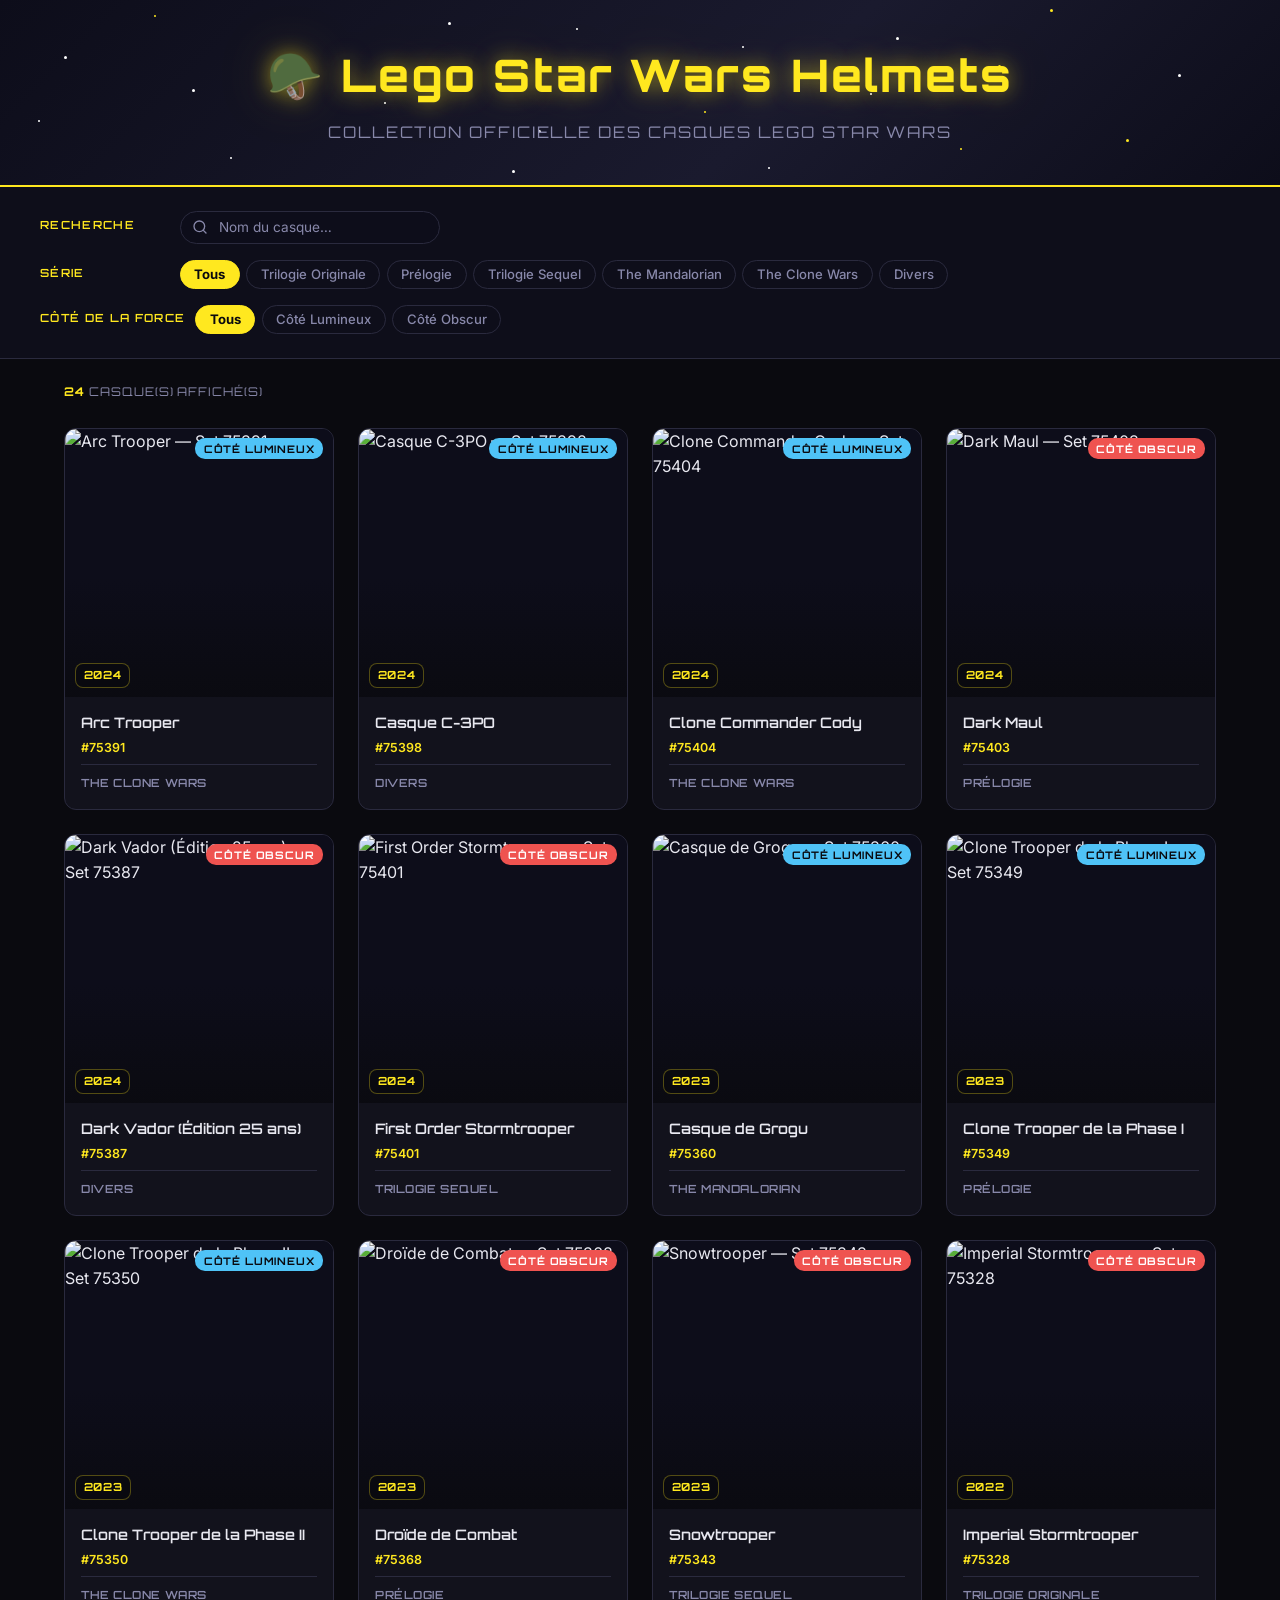
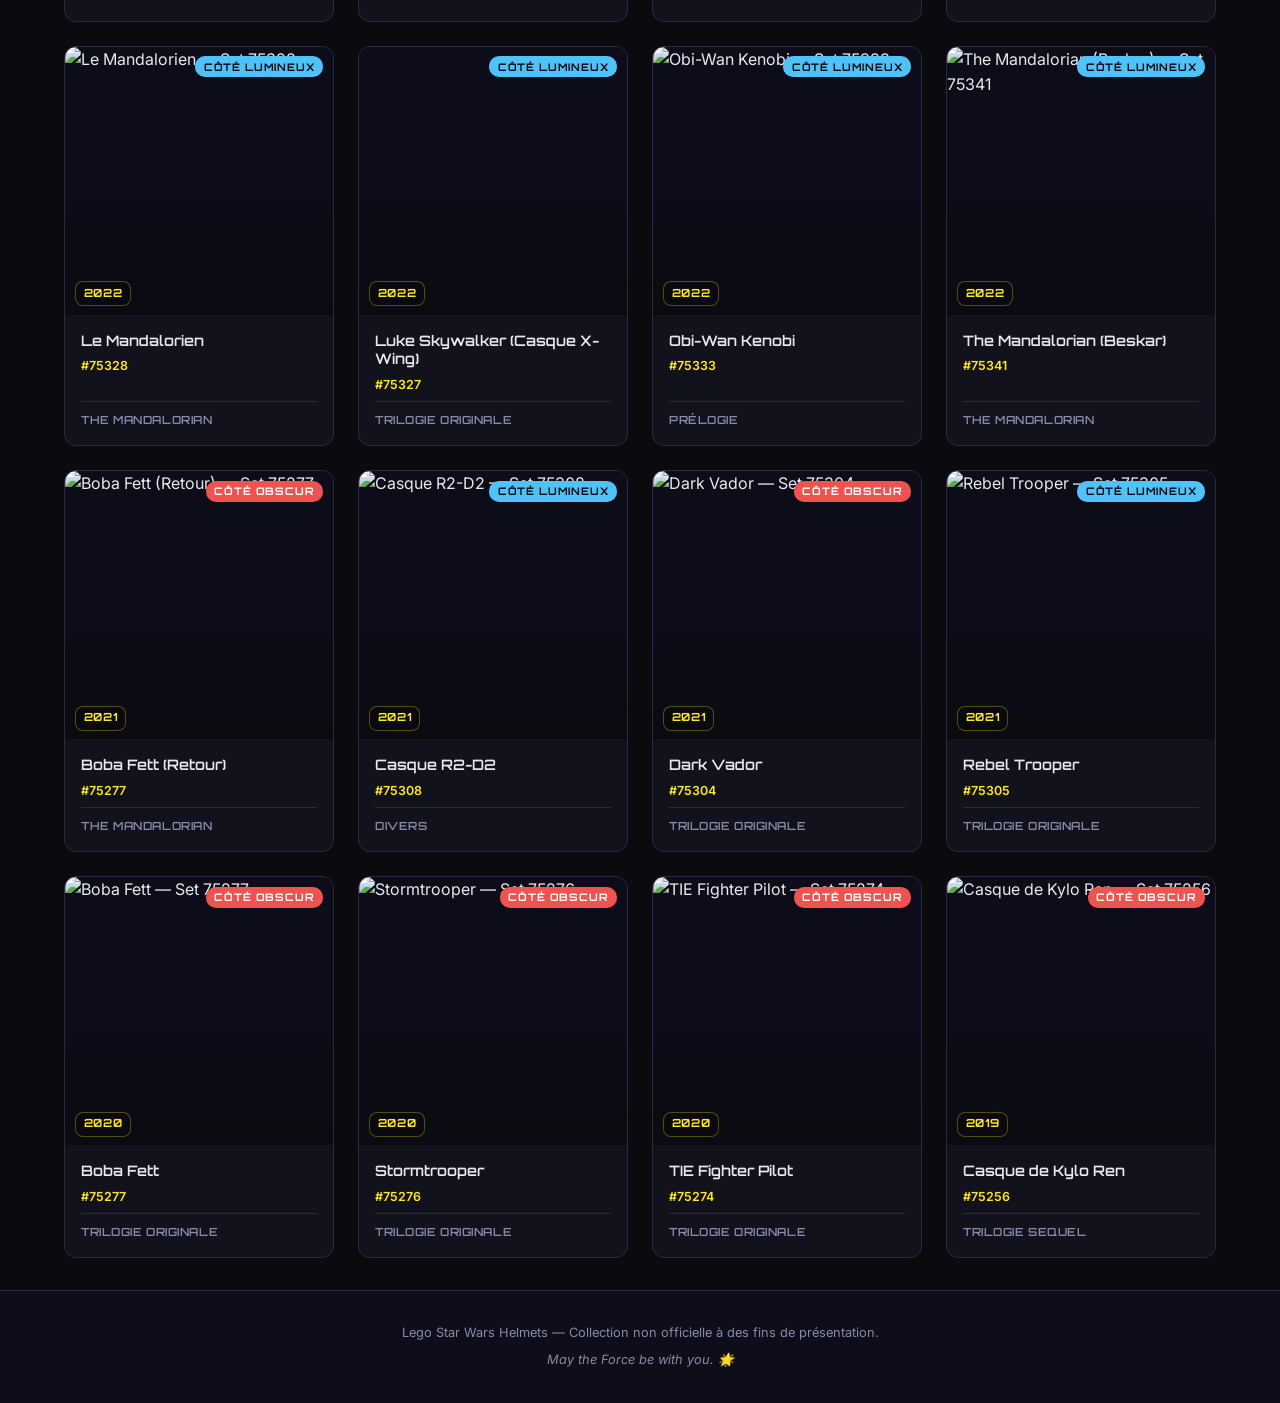
==== index.html @ ce3f92a4 "feat: site vitrine casques Star Wars Lego - HTML/CSS/JS vanilla, dark theme Star Wars - 24 casques o" ====
<!DOCTYPE html>
<html lang="fr">
<head>
  <meta charset="UTF-8" />
  <meta name="viewport" content="width=device-width, initial-scale=1.0" />
  <title>🪖 Lego Star Wars Helmets</title>

  <!-- Google Fonts : Orbitron pour les titres, Inter pour le corps -->
  <link rel="preconnect" href="https://fonts.googleapis.com" />
  <link rel="preconnect" href="https://fonts.gstatic.com" crossorigin />
  <link href="https://fonts.googleapis.com/css2?family=Orbitron:wght@400;600;800&family=Inter:wght@400;500;600&display=swap" rel="stylesheet" />

  <link rel="stylesheet" href="style.css" />
</head>
<body>

  <!-- ===== HEADER ===== -->
  <header class="site-header">
    <div class="stars-layer" aria-hidden="true">
      <span class="star"></span><span class="star"></span><span class="star"></span>
      <span class="star"></span><span class="star"></span><span class="star"></span>
      <span class="star"></span><span class="star"></span><span class="star"></span>
      <span class="star"></span><span class="star"></span><span class="star"></span>
      <span class="star"></span><span class="star"></span><span class="star"></span>
      <span class="star"></span><span class="star"></span><span class="star"></span>
      <span class="star"></span><span class="star"></span>
    </div>
    <div class="header-inner">
      <h1 class="site-title">🪖 Lego Star Wars Helmets</h1>
      <p class="site-subtitle">Collection officielle des casques Lego Star Wars</p>
    </div>
  </header>

  <!-- ===== FILTRES ===== -->
  <section class="filters-section" aria-label="Filtres">
    <div class="filters-inner">

      <!-- Recherche par nom -->
      <div class="filter-group" id="filter-search">
        <span class="filter-label">Recherche</span>
        <div class="search-wrap">
          <svg class="search-icon" xmlns="http://www.w3.org/2000/svg" viewBox="0 0 24 24" fill="none" stroke="currentColor" stroke-width="2" stroke-linecap="round" stroke-linejoin="round" aria-hidden="true">
            <circle cx="11" cy="11" r="8"/><line x1="21" y1="21" x2="16.65" y2="16.65"/>
          </svg>
          <input
            type="search"
            id="search-input"
            class="search-input"
            placeholder="Nom du casque…"
            aria-label="Rechercher un casque par nom"
            autocomplete="off"
          />
        </div>
      </div>

      <!-- Filtre : Série -->
      <div class="filter-group" id="filter-series">
        <span class="filter-label">Série</span>
        <div class="filter-buttons" role="group" aria-label="Filtrer par série">
          <button class="filter-btn active" data-filter="series" data-value="all">Tous</button>
          <button class="filter-btn" data-filter="series" data-value="Trilogie Originale">Trilogie Originale</button>
          <button class="filter-btn" data-filter="series" data-value="Prélogie">Prélogie</button>
          <button class="filter-btn" data-filter="series" data-value="Trilogie Sequel">Trilogie Sequel</button>
          <button class="filter-btn" data-filter="series" data-value="The Mandalorian">The Mandalorian</button>
          <button class="filter-btn" data-filter="series" data-value="The Clone Wars">The Clone Wars</button>
          <button class="filter-btn" data-filter="series" data-value="Divers">Divers</button>
        </div>
      </div>

      <!-- Filtre : Côté de la Force -->
      <div class="filter-group" id="filter-side">
        <span class="filter-label">Côté de la Force</span>
        <div class="filter-buttons" role="group" aria-label="Filtrer par côté de la Force">
          <button class="filter-btn active" data-filter="side" data-value="all">Tous</button>
          <button class="filter-btn side-light" data-filter="side" data-value="light">Côté Lumineux</button>
          <button class="filter-btn side-dark" data-filter="side" data-value="dark">Côté Obscur</button>
        </div>
      </div>

    </div>
  </section>

  <!-- ===== COMPTEUR ===== -->
  <div class="count-bar">
    <span class="count-label">
      <span id="helmet-count">0</span> casque(s) affiché(s)
    </span>
  </div>

  <!-- ===== SPINNER DE CHARGEMENT ===== -->
  <div id="loading-spinner" class="loading-spinner hidden" aria-label="Chargement en cours">
    <div class="spinner-ring"></div>
    <p class="spinner-text">Chargement de la collection…</p>
  </div>

  <!-- ===== GRILLE DE CASQUES ===== -->
  <main class="helmets-grid" id="helmets-grid" aria-live="polite">
    <!-- Les cartes sont injectées par app.js -->
  </main>

  <!-- ===== MESSAGE VIDE ===== -->
  <div class="empty-state hidden" id="empty-state">
    <span class="empty-icon">🔭</span>
    <p>Aucun casque ne correspond à ces filtres.</p>
  </div>

  <!-- ===== FOOTER ===== -->
  <footer class="site-footer">
    <p>Lego Star Wars Helmets &mdash; Collection non officielle à des fins de présentation.</p>
    <p class="footer-sub">May the Force be with you. 🌟</p>
  </footer>

  <script src="app.js"></script>
</body>
</html>
---- style.css ----
/* ============================================================
   Lego Star Wars Helmets — style.css
   Dark theme · Responsive · Orbitron font
   ============================================================ */

/* ---- Variables & Reset ---- */
:root {
  --bg:          #0a0a0f;
  --bg-card:     #12121c;
  --bg-card-hover: #1a1a2e;
  --accent:      #ffe81f;
  --accent-dim:  #cbb800;
  --text:        #e8e8f0;
  --text-muted:  #8888aa;
  --border:      #2a2a3e;
  --badge-light: #4fc3f7;
  --badge-dark:  #ef5350;
  --radius:      12px;
  --transition:  0.2s ease;
  --font-title:  'Orbitron', sans-serif;
  --font-body:   'Inter', sans-serif;
}

*, *::before, *::after {
  box-sizing: border-box;
  margin: 0;
  padding: 0;
}

html {
  scroll-behavior: smooth;
}

body {
  background-color: var(--bg);
  color: var(--text);
  font-family: var(--font-body);
  min-height: 100vh;
  line-height: 1.6;
}

img {
  display: block;
  max-width: 100%;
}

/* ============================================================
   Animations keyframes
   ============================================================ */

@keyframes twinkle {
  0%, 100% { opacity: 0.15; transform: scale(1); }
  50%       { opacity: 1;    transform: scale(1.6); }
}

@keyframes fadeInUp {
  from {
    opacity: 0;
    transform: translateY(28px);
  }
  to {
    opacity: 1;
    transform: translateY(0);
  }
}

@keyframes spin {
  to { transform: rotate(360deg); }
}

@keyframes pulse-glow {
  0%, 100% { box-shadow: 0 0 8px rgba(255, 232, 31, 0.3); }
  50%       { box-shadow: 0 0 22px rgba(255, 232, 31, 0.75); }
}

/* ============================================================
   Header
   ============================================================ */

.site-header {
  background: linear-gradient(135deg, #0d0d1a 0%, #1a1a2e 60%, #0d0d1a 100%);
  border-bottom: 2px solid var(--accent);
  padding: 2.5rem 1.5rem;
  text-align: center;
  position: relative;
  overflow: hidden;
}

/* Étoiles animées */
.stars-layer {
  position: absolute;
  inset: 0;
  pointer-events: none;
}

.star {
  position: absolute;
  width: 3px;
  height: 3px;
  border-radius: 50%;
  background: #fff;
  animation: twinkle 3s infinite ease-in-out;
}

/* Positions & délais distribués pour l'effet naturel */
.star:nth-child(1)  { top:  8%; left: 12%; animation-delay: 0.0s; width: 2px; height: 2px; background: var(--accent); }
.star:nth-child(2)  { top: 20%; left: 70%; animation-delay: 0.5s; }
.star:nth-child(3)  { top: 55%; left: 30%; animation-delay: 1.1s; width: 2px; height: 2px; }
.star:nth-child(4)  { top: 75%; left: 88%; animation-delay: 0.3s; background: var(--accent); }
.star:nth-child(5)  { top: 15%; left: 45%; animation-delay: 1.8s; width: 2px; height: 2px; }
.star:nth-child(6)  { top: 40%; left: 92%; animation-delay: 0.7s; }
.star:nth-child(7)  { top: 85%; left: 18%; animation-delay: 2.1s; width: 2px; height: 2px; }
.star:nth-child(8)  { top: 60%; left: 55%; animation-delay: 1.4s; background: var(--accent); width: 2px; height: 2px; }
.star:nth-child(9)  { top: 30%; left:  5%; animation-delay: 0.9s; }
.star:nth-child(10) { top: 90%; left: 60%; animation-delay: 2.5s; width: 2px; height: 2px; }
.star:nth-child(11) { top:  5%; left: 82%; animation-delay: 1.6s; background: var(--accent); }
.star:nth-child(12) { top: 70%; left: 42%; animation-delay: 0.2s; }
.star:nth-child(13) { top: 25%; left: 58%; animation-delay: 3.0s; width: 2px; height: 2px; }
.star:nth-child(14) { top: 48%; left: 15%; animation-delay: 1.3s; }
.star:nth-child(15) { top: 80%; left: 75%; animation-delay: 0.6s; background: var(--accent); width: 2px; height: 2px; }
.star:nth-child(16) { top: 12%; left: 35%; animation-delay: 2.2s; }
.star:nth-child(17) { top: 65%; left:  3%; animation-delay: 0.4s; width: 2px; height: 2px; }
.star:nth-child(18) { top: 35%; left: 78%; animation-delay: 1.9s; background: var(--accent); }
.star:nth-child(19) { top: 92%; left: 40%; animation-delay: 1.0s; }
.star:nth-child(20) { top: 50%; left: 68%; animation-delay: 2.7s; width: 2px; height: 2px; }

.header-inner {
  position: relative;
  z-index: 1;
}

.site-title {
  font-family: var(--font-title);
  font-size: clamp(1.6rem, 5vw, 2.8rem);
  font-weight: 800;
  color: var(--accent);
  letter-spacing: 0.05em;
  text-shadow: 0 0 20px rgba(255, 232, 31, 0.5), 0 0 60px rgba(255, 232, 31, 0.2);
  margin-bottom: 0.5rem;
}

.site-subtitle {
  font-family: var(--font-title);
  font-size: clamp(0.75rem, 2vw, 1rem);
  font-weight: 400;
  color: var(--text-muted);
  letter-spacing: 0.12em;
  text-transform: uppercase;
}

/* ============================================================
   Filters
   ============================================================ */

.filters-section {
  background-color: #0e0e1a;
  border-bottom: 1px solid var(--border);
  padding: 1.5rem 1.5rem;
}

.filters-inner {
  max-width: 1200px;
  margin: 0 auto;
  display: flex;
  flex-direction: column;
  gap: 1rem;
}

.filter-group {
  display: flex;
  align-items: flex-start;
  flex-wrap: wrap;
  gap: 0.6rem;
}

.filter-label {
  font-family: var(--font-title);
  font-size: 0.7rem;
  font-weight: 600;
  color: var(--accent);
  text-transform: uppercase;
  letter-spacing: 0.12em;
  min-width: 130px;
  padding-top: 0.35rem;
  flex-shrink: 0;
}

.filter-buttons {
  display: flex;
  flex-wrap: wrap;
  gap: 0.4rem;
}

.filter-btn {
  background: transparent;
  border: 1px solid var(--border);
  color: var(--text-muted);
  font-family: var(--font-body);
  font-size: 0.82rem;
  font-weight: 500;
  padding: 0.35rem 0.85rem;
  border-radius: 20px;
  cursor: pointer;
  transition: background var(--transition), border-color var(--transition), color var(--transition), transform var(--transition);
}

.filter-btn:hover {
  border-color: var(--accent);
  color: var(--accent);
  transform: translateY(-1px);
}

.filter-btn.active {
  background-color: var(--accent);
  border-color: var(--accent);
  color: #0a0a0f;
  font-weight: 700;
}

.filter-btn.side-light:not(.active):hover {
  border-color: var(--badge-light);
  color: var(--badge-light);
}

.filter-btn.side-dark:not(.active):hover {
  border-color: var(--badge-dark);
  color: var(--badge-dark);
}

.filter-btn.side-light.active {
  background-color: var(--badge-light);
  border-color: var(--badge-light);
  color: #0a0a0f;
}

.filter-btn.side-dark.active {
  background-color: var(--badge-dark);
  border-color: var(--badge-dark);
  color: #fff;
}

/* ---- Search bar ---- */
.search-wrap {
  position: relative;
  display: flex;
  align-items: center;
}

.search-icon {
  position: absolute;
  left: 0.75rem;
  width: 1rem;
  height: 1rem;
  color: var(--text-muted);
  pointer-events: none;
  transition: color var(--transition);
}

.search-input {
  background: #0d0d1a;
  border: 1px solid var(--border);
  border-radius: 24px;
  color: var(--text);
  font-family: var(--font-body);
  font-size: 0.85rem;
  padding: 0.45rem 1rem 0.45rem 2.4rem;
  width: 260px;
  transition: border-color var(--transition), box-shadow var(--transition);
  outline: none;
  -webkit-appearance: none;
  appearance: none;
}

.search-input::placeholder {
  color: var(--text-muted);
}

.search-input:focus {
  border-color: var(--accent);
  box-shadow: 0 0 0 3px rgba(255, 232, 31, 0.12);
}

.search-input:focus + .search-icon,
.search-wrap:focus-within .search-icon {
  color: var(--accent);
}

/* Clear button from browser (search type) */
.search-input::-webkit-search-cancel-button {
  filter: invert(80%) sepia(100%) saturate(500%) hue-rotate(0deg);
  cursor: pointer;
}

/* ============================================================
   Count bar
   ============================================================ */

.count-bar {
  max-width: 1200px;
  margin: 1.2rem auto 0;
  padding: 0 1.5rem;
}

.count-label {
  font-family: var(--font-title);
  font-size: 0.75rem;
  color: var(--text-muted);
  letter-spacing: 0.08em;
  text-transform: uppercase;
}

#helmet-count {
  color: var(--accent);
  font-weight: 700;
}

/* ============================================================
   Loading Spinner
   ============================================================ */

.loading-spinner {
  display: flex;
  flex-direction: column;
  align-items: center;
  justify-content: center;
  gap: 1.2rem;
  padding: 4rem 1.5rem;
}

.spinner-ring {
  width: 52px;
  height: 52px;
  border: 4px solid var(--border);
  border-top-color: var(--accent);
  border-radius: 50%;
  animation: spin 0.85s linear infinite, pulse-glow 2s ease-in-out infinite;
}

.spinner-text {
  font-family: var(--font-title);
  font-size: 0.75rem;
  letter-spacing: 0.1em;
  text-transform: uppercase;
  color: var(--text-muted);
}

/* ============================================================
   Helmets Grid
   ============================================================ */

.helmets-grid {
  display: grid;
  grid-template-columns: repeat(auto-fill, minmax(250px, 1fr));
  gap: 1.5rem;
  max-width: 1200px;
  margin: 1.5rem auto 2rem;
  padding: 0 1.5rem;
}

/* ============================================================
   Helmet Card
   ============================================================ */

.helmet-card {
  background-color: var(--bg-card);
  border: 1px solid var(--border);
  border-radius: var(--radius);
  overflow: hidden;
  display: flex;
  flex-direction: column;
  cursor: default;

  /* Entrée staggered */
  opacity: 0;
  animation: fadeInUp 0.45s ease forwards;
  animation-delay: var(--delay, 0s);

  transition:
    transform 0.25s ease,
    border-color 0.25s ease,
    box-shadow 0.25s ease;
}

.helmet-card:hover {
  transform: translateY(-7px);
  border-color: var(--accent);
  box-shadow:
    0 10px 36px rgba(255, 232, 31, 0.18),
    0 2px 10px rgba(0, 0, 0, 0.6);
}

/* ---- Image wrapper ---- */
.helmet-card__image-wrap {
  position: relative;
  background-color: #0d0d1a;
  overflow: hidden;
  aspect-ratio: 1 / 1;
}

.helmet-card__image {
  width: 100%;
  height: 100%;
  object-fit: cover;
  transition: transform 0.4s ease;
}

.helmet-card:hover .helmet-card__image {
  transform: scale(1.08);
}

/* Overlay gradient bas de l'image */
.helmet-card__image-wrap::after {
  content: '';
  position: absolute;
  bottom: 0;
  left: 0;
  right: 0;
  height: 45%;
  background: linear-gradient(to top, rgba(10, 10, 15, 0.85) 0%, transparent 100%);
  pointer-events: none;
  z-index: 1;
}

/* ---- Badge côté de la Force (sur l'image) ---- */
.badge-side {
  position: absolute;
  top: 0.6rem;
  right: 0.6rem;
  font-size: 0.65rem;
  font-weight: 700;
  font-family: var(--font-title);
  letter-spacing: 0.08em;
  text-transform: uppercase;
  padding: 0.2rem 0.55rem;
  border-radius: 10px;
  line-height: 1.4;
  z-index: 2;
}

.badge-side--light {
  background-color: var(--badge-light);
  color: #0a0a0f;
}

.badge-side--dark {
  background-color: var(--badge-dark);
  color: #fff;
}

/* ---- Badge année (sur l'image, bas-gauche) ---- */
.badge-year {
  position: absolute;
  bottom: 0.55rem;
  left: 0.6rem;
  font-family: var(--font-title);
  font-size: 0.7rem;
  font-weight: 700;
  letter-spacing: 0.06em;
  color: var(--accent);
  background: rgba(10, 10, 15, 0.78);
  border: 1px solid rgba(255, 232, 31, 0.3);
  border-radius: 8px;
  padding: 0.15rem 0.5rem;
  z-index: 2;
}

/* ---- Card body ---- */
.helmet-card__body {
  padding: 1rem;
  display: flex;
  flex-direction: column;
  gap: 0.4rem;
  flex: 1;
}

.helmet-card__name {
  font-family: var(--font-title);
  font-size: 0.9rem;
  font-weight: 600;
  color: var(--text);
  line-height: 1.3;
}

.helmet-card__meta {
  font-size: 0.78rem;
  color: var(--text-muted);
  display: flex;
  gap: 0.6rem;
  flex-wrap: wrap;
}

.helmet-card__set {
  font-weight: 600;
  color: var(--accent);
}

/* Badge série */
.badge-series {
  margin-top: auto;
  padding-top: 0.6rem;
  font-size: 0.7rem;
  font-weight: 600;
  color: var(--text-muted);
  border-top: 1px solid var(--border);
  font-family: var(--font-title);
  letter-spacing: 0.05em;
  text-transform: uppercase;
  white-space: nowrap;
  overflow: hidden;
  text-overflow: ellipsis;
}

/* ============================================================
   Empty State
   ============================================================ */

.empty-state {
  text-align: center;
  padding: 4rem 1.5rem;
  color: var(--text-muted);
  max-width: 1200px;
  margin: 0 auto;
}

.empty-state .empty-icon {
  font-size: 3rem;
  display: block;
  margin-bottom: 1rem;
}

.empty-state p {
  font-family: var(--font-title);
  font-size: 1rem;
  letter-spacing: 0.05em;
}

.hidden {
  display: none !important;
}

/* ============================================================
   Footer
   ============================================================ */

.site-footer {
  background-color: #0e0e1a;
  border-top: 1px solid var(--border);
  text-align: center;
  padding: 2rem 1.5rem;
  color: var(--text-muted);
  font-size: 0.8rem;
}

.footer-sub {
  margin-top: 0.4rem;
  font-style: italic;
}

/* ============================================================
   Responsive — Mobile
   ============================================================ */

@media (max-width: 768px) {
  .site-header {
    padding: 2rem 1rem;
  }

  .filter-group {
    flex-direction: column;
    gap: 0.5rem;
  }

  .filter-label {
    min-width: unset;
    padding-top: 0;
  }

  .search-input {
    width: 100%;
  }

  .helmets-grid {
    grid-template-columns: repeat(auto-fill, minmax(160px, 1fr));
    gap: 1rem;
    padding: 0 1rem;
    margin-top: 1rem;
  }

  .helmet-card__name {
    font-size: 0.8rem;
  }

  .count-bar {
    padding: 0 1rem;
  }
}

@media (max-width: 480px) {
  .helmets-grid {
    grid-template-columns: repeat(2, 1fr);
    gap: 0.75rem;
    padding: 0 0.75rem;
  }

  .filter-btn {
    font-size: 0.75rem;
    padding: 0.3rem 0.65rem;
  }

  .filters-section {
    padding: 1rem 0.75rem;
  }
}
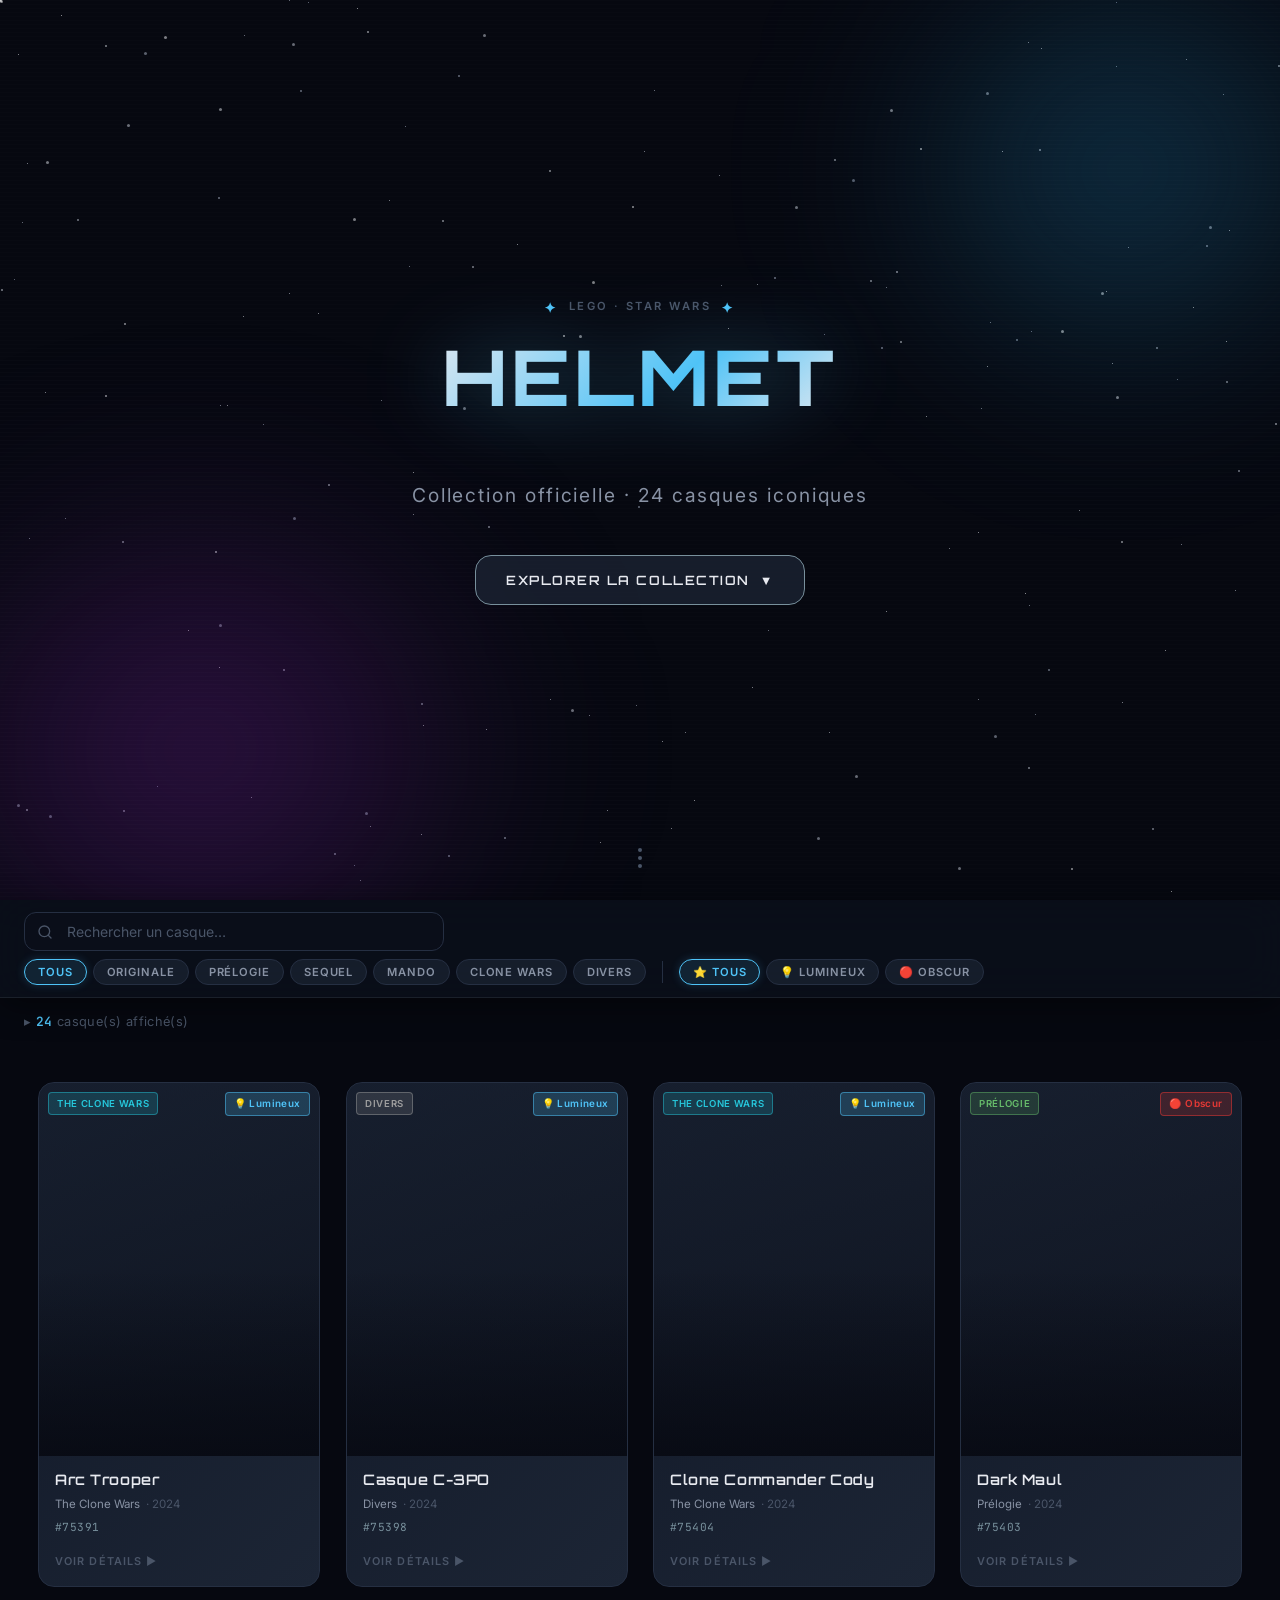
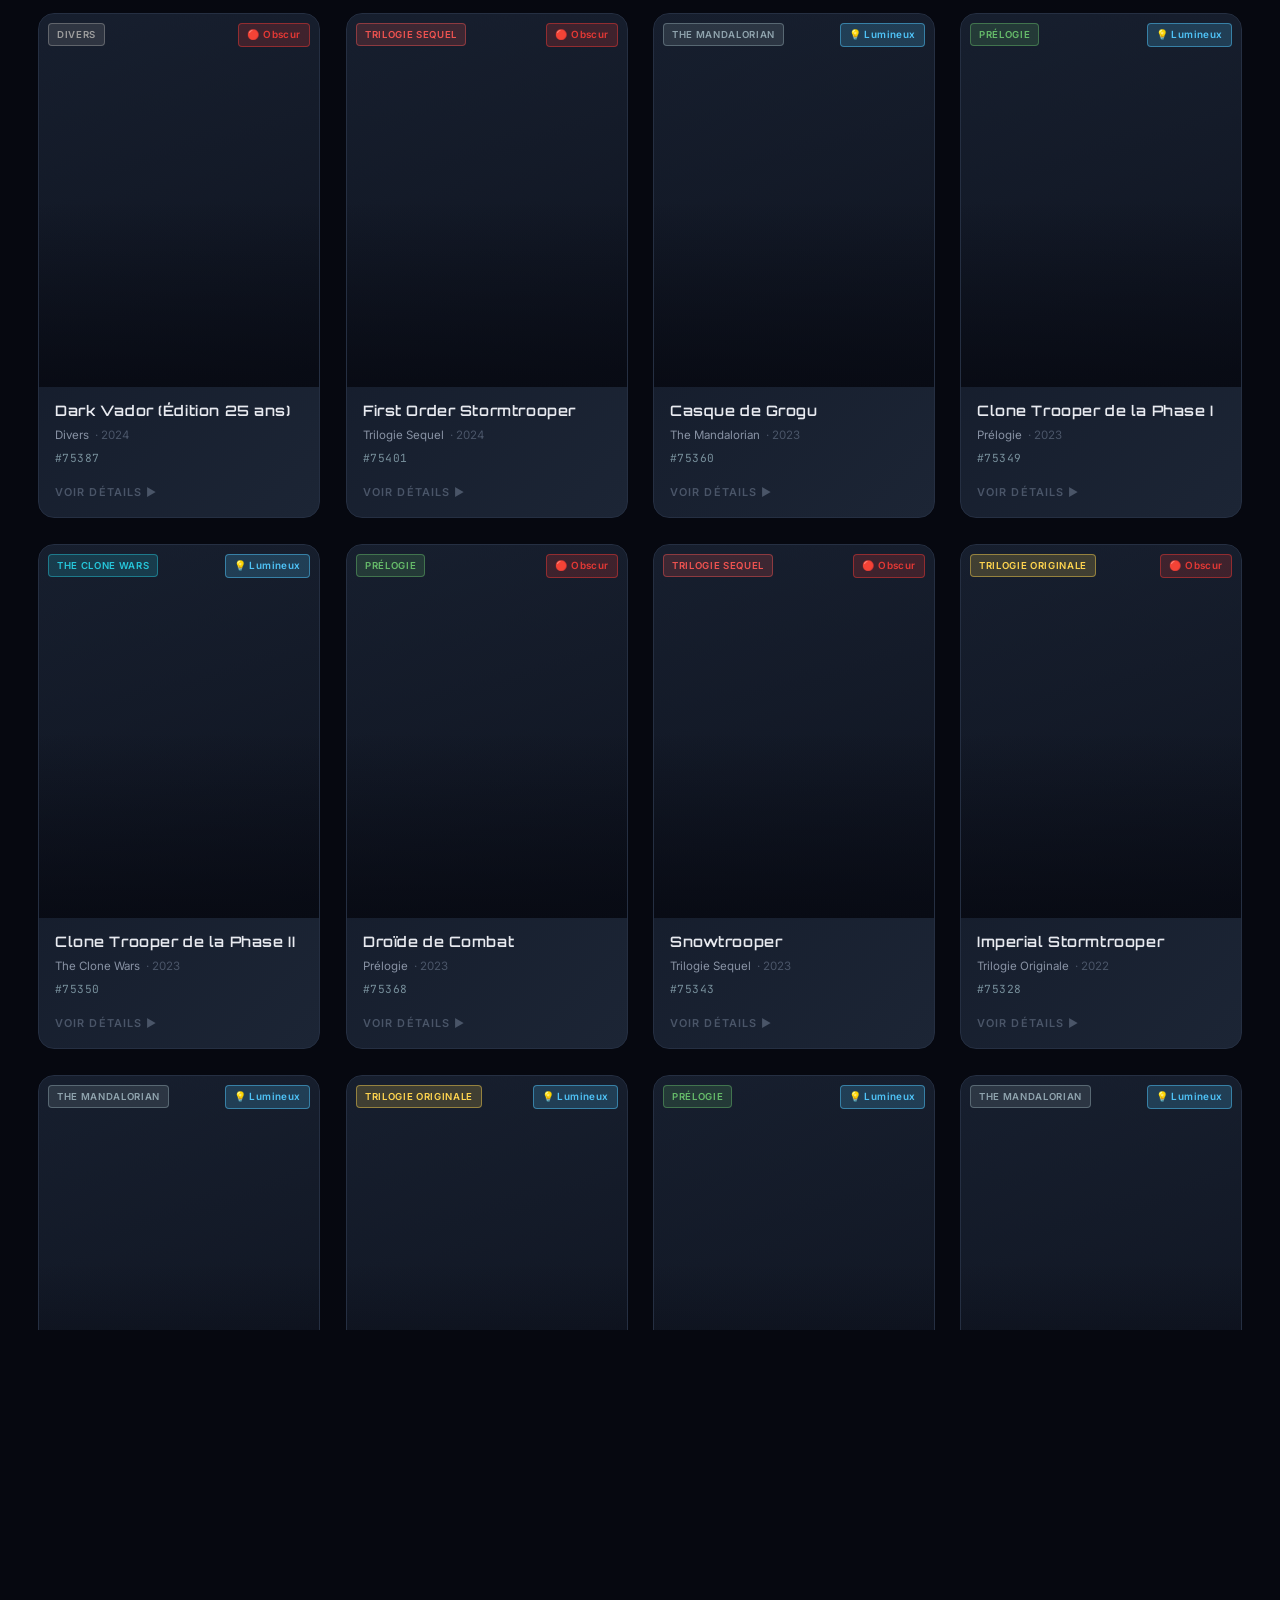
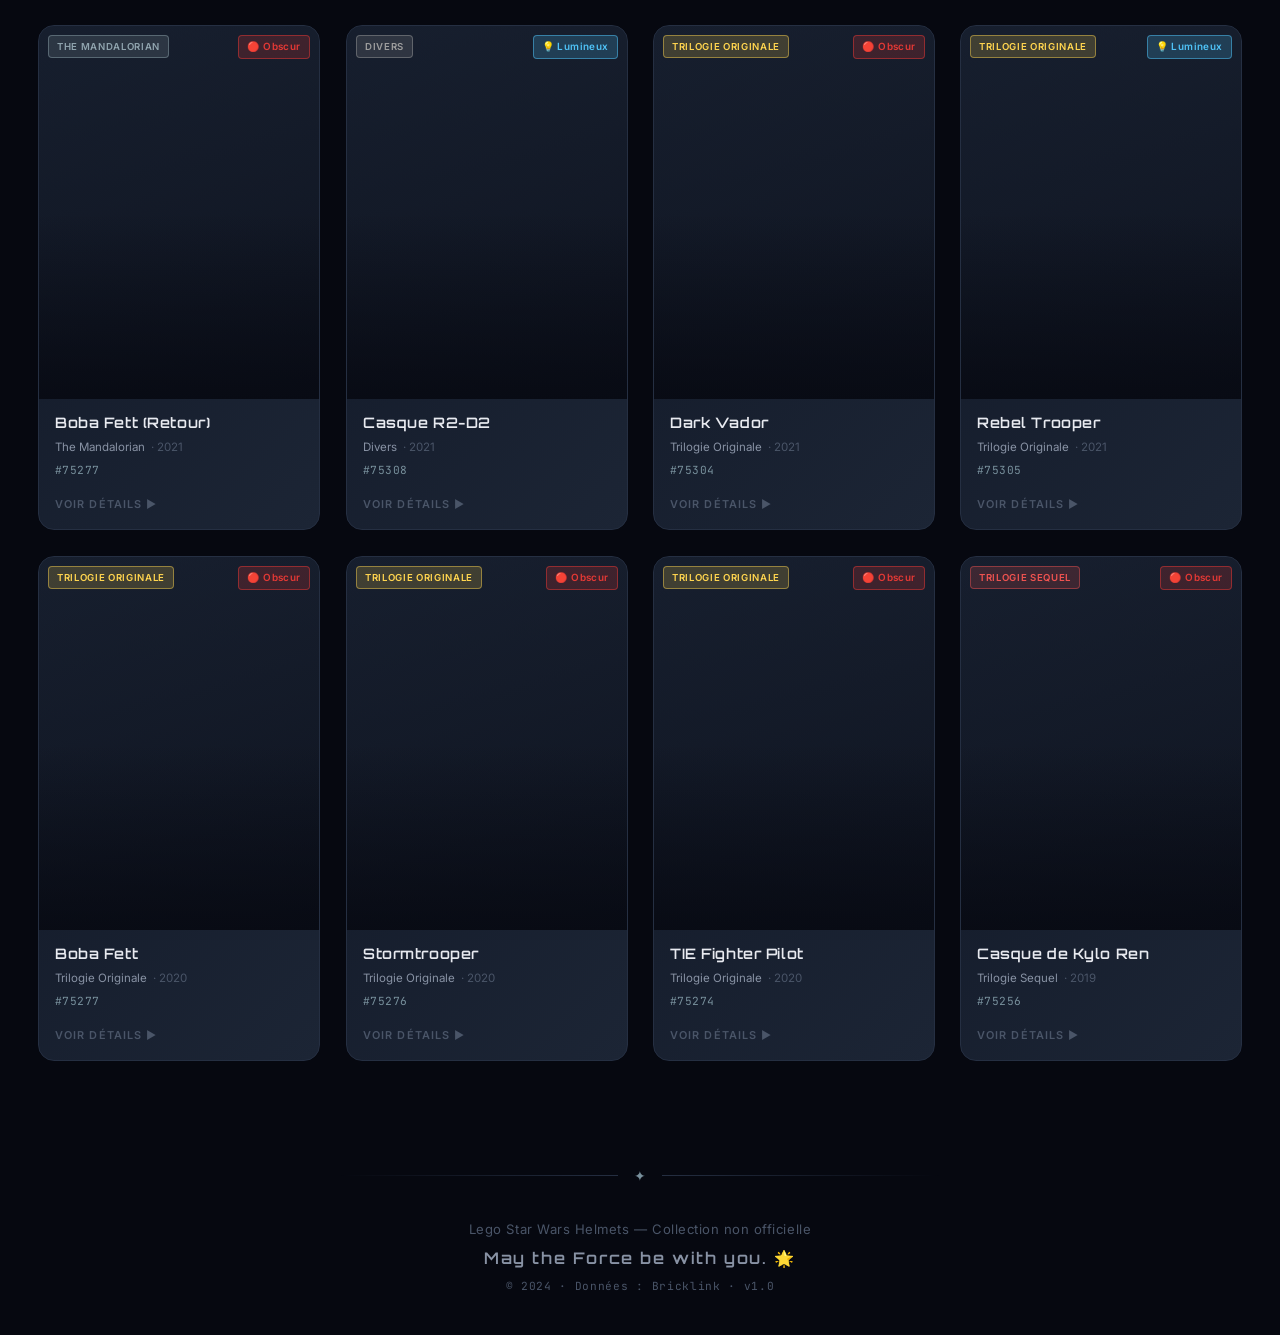
==== commit 7658c65d: "refonte: implémentation complète du design system cinématique v1.0 - Fond spatial profond (#060810) " ====
--- a/index.html
+++ b/index.html
@@ -3,111 +3,152 @@
 <head>
   <meta charset="UTF-8" />
   <meta name="viewport" content="width=device-width, initial-scale=1.0" />
-  <title>🪖 Lego Star Wars Helmets</title>
+  <title>🪖 Lego Star Wars Helmet Collection</title>
 
-  <!-- Google Fonts : Orbitron pour les titres, Inter pour le corps -->
   <link rel="preconnect" href="https://fonts.googleapis.com" />
   <link rel="preconnect" href="https://fonts.gstatic.com" crossorigin />
-  <link href="https://fonts.googleapis.com/css2?family=Orbitron:wght@400;600;800&family=Inter:wght@400;500;600&display=swap" rel="stylesheet" />
+  <link href="https://fonts.googleapis.com/css2?family=Orbitron:wght@400;600;700;800&family=Inter:wght@400;500;600&family=JetBrains+Mono:wght@400;600&display=swap" rel="stylesheet" />
 
   <link rel="stylesheet" href="style.css" />
 </head>
 <body>
 
-  <!-- ===== HEADER ===== -->
-  <header class="site-header">
-    <div class="stars-layer" aria-hidden="true">
-      <span class="star"></span><span class="star"></span><span class="star"></span>
-      <span class="star"></span><span class="star"></span><span class="star"></span>
-      <span class="star"></span><span class="star"></span><span class="star"></span>
-      <span class="star"></span><span class="star"></span><span class="star"></span>
-      <span class="star"></span><span class="star"></span><span class="star"></span>
-      <span class="star"></span><span class="star"></span><span class="star"></span>
-      <span class="star"></span><span class="star"></span>
+  <!-- ===== STARFIELD — 3 couches animées ===== -->
+  <div id="starfield" aria-hidden="true">
+    <div class="stars-layer" id="stars-1"></div>
+    <div class="stars-layer" id="stars-2"></div>
+    <div class="stars-layer" id="stars-3"></div>
+  </div>
+
+  <!-- ===== PARTICULES DE FORCE (canvas) ===== -->
+  <canvas id="force-particles" aria-hidden="true"></canvas>
+
+  <!-- ===== HERO SECTION ===== -->
+  <section class="hero-section" aria-label="Bienvenue dans la collection">
+
+    <div class="hero-nebula hero-nebula--dark" aria-hidden="true"></div>
+    <div class="hero-nebula hero-nebula--light" aria-hidden="true"></div>
+
+    <div class="hero-inner">
+      <div class="hero-logo" aria-hidden="true">
+        <span class="hero-logo__star">✦</span>
+        <span class="hero-logo__text">LEGO · STAR WARS</span>
+        <span class="hero-logo__star">✦</span>
+      </div>
+
+      <h1 class="hero-title">
+        <span class="hero-title__main">HELMET</span>
+        <span class="hero-title__sub">COLLECTION</span>
+      </h1>
+
+      <p class="hero-subtitle">
+        Collection officielle&nbsp;·&nbsp;<span id="hero-count">24</span> casques iconiques
+      </p>
+
+      <a href="#filters-section" class="hero-cta" aria-label="Explorer la collection">
+        <span>Explorer la collection</span>
+        <span class="hero-cta__arrow" aria-hidden="true">▼</span>
+      </a>
     </div>
-    <div class="header-inner">
-      <h1 class="site-title">🪖 Lego Star Wars Helmets</h1>
-      <p class="site-subtitle">Collection officielle des casques Lego Star Wars</p>
+
+    <div class="hero-scroll" aria-hidden="true">
+      <span class="hero-scroll__dot"></span>
+      <span class="hero-scroll__dot"></span>
+      <span class="hero-scroll__dot"></span>
     </div>
-  </header>
 
-  <!-- ===== FILTRES ===== -->
-  <section class="filters-section" aria-label="Filtres">
+  </section>
+
+  <!-- ===== FILTRES STICKY GLASSMORPHISM ===== -->
+  <section class="filters-section" id="filters-section" aria-label="Filtres de la collection">
     <div class="filters-inner">
 
-      <!-- Recherche par nom -->
-      <div class="filter-group" id="filter-search">
-        <span class="filter-label">Recherche</span>
+      <!-- Recherche holographique -->
+      <div class="filter-group filter-group--search">
         <div class="search-wrap">
-          <svg class="search-icon" xmlns="http://www.w3.org/2000/svg" viewBox="0 0 24 24" fill="none" stroke="currentColor" stroke-width="2" stroke-linecap="round" stroke-linejoin="round" aria-hidden="true">
+          <svg class="search-icon" xmlns="http://www.w3.org/2000/svg" viewBox="0 0 24 24"
+            fill="none" stroke="currentColor" stroke-width="2"
+            stroke-linecap="round" stroke-linejoin="round" aria-hidden="true">
             <circle cx="11" cy="11" r="8"/><line x1="21" y1="21" x2="16.65" y2="16.65"/>
           </svg>
           <input
             type="search"
             id="search-input"
             class="search-input"
-            placeholder="Nom du casque…"
+            placeholder="Rechercher un casque…"
             aria-label="Rechercher un casque par nom"
             autocomplete="off"
           />
         </div>
       </div>
 
-      <!-- Filtre : Série -->
-      <div class="filter-group" id="filter-series">
-        <span class="filter-label">Série</span>
-        <div class="filter-buttons" role="group" aria-label="Filtrer par série">
-          <button class="filter-btn active" data-filter="series" data-value="all">Tous</button>
-          <button class="filter-btn" data-filter="series" data-value="Trilogie Originale">Trilogie Originale</button>
-          <button class="filter-btn" data-filter="series" data-value="Prélogie">Prélogie</button>
-          <button class="filter-btn" data-filter="series" data-value="Trilogie Sequel">Trilogie Sequel</button>
-          <button class="filter-btn" data-filter="series" data-value="The Mandalorian">The Mandalorian</button>
-          <button class="filter-btn" data-filter="series" data-value="The Clone Wars">The Clone Wars</button>
-          <button class="filter-btn" data-filter="series" data-value="Divers">Divers</button>
+      <!-- Ligne filtres série + côté -->
+      <div class="filters-row">
+
+        <!-- Filtre Série -->
+        <div class="filter-group" id="filter-series">
+          <div class="filter-buttons" role="group" aria-label="Filtrer par série">
+            <button class="filter-btn active" data-filter="series" data-value="all">Tous</button>
+            <button class="filter-btn series-btn" data-filter="series" data-value="Trilogie Originale" data-series="original">Originale</button>
+            <button class="filter-btn series-btn" data-filter="series" data-value="Prélogie" data-series="prequel">Prélogie</button>
+            <button class="filter-btn series-btn" data-filter="series" data-value="Trilogie Sequel" data-series="sequel">Sequel</button>
+            <button class="filter-btn series-btn" data-filter="series" data-value="The Mandalorian" data-series="mando">Mando</button>
+            <button class="filter-btn series-btn" data-filter="series" data-value="The Clone Wars" data-series="clone-wars">Clone Wars</button>
+            <button class="filter-btn series-btn" data-filter="series" data-value="Divers" data-series="divers">Divers</button>
+          </div>
         </div>
+
+        <div class="filters-divider" aria-hidden="true"></div>
+
+        <!-- Filtre Côté de la Force -->
+        <div class="filter-group" id="filter-side">
+          <div class="filter-buttons" role="group" aria-label="Filtrer par côté de la Force">
+            <button class="filter-btn active" data-filter="side" data-value="all">⭐ Tous</button>
+            <button class="filter-btn side-light" data-filter="side" data-value="light">💡 Lumineux</button>
+            <button class="filter-btn side-dark" data-filter="side" data-value="dark">🔴 Obscur</button>
+          </div>
+        </div>
+
       </div>
-
-      <!-- Filtre : Côté de la Force -->
-      <div class="filter-group" id="filter-side">
-        <span class="filter-label">Côté de la Force</span>
-        <div class="filter-buttons" role="group" aria-label="Filtrer par côté de la Force">
-          <button class="filter-btn active" data-filter="side" data-value="all">Tous</button>
-          <button class="filter-btn side-light" data-filter="side" data-value="light">Côté Lumineux</button>
-          <button class="filter-btn side-dark" data-filter="side" data-value="dark">Côté Obscur</button>
-        </div>
-      </div>
-
     </div>
   </section>
 
   <!-- ===== COMPTEUR ===== -->
   <div class="count-bar">
-    <span class="count-label">
-      <span id="helmet-count">0</span> casque(s) affiché(s)
+    <span class="count-bar__text">
+      ▸ <span id="helmet-count">0</span> casque(s) affiché(s)
     </span>
   </div>
 
-  <!-- ===== SPINNER DE CHARGEMENT ===== -->
-  <div id="loading-spinner" class="loading-spinner hidden" aria-label="Chargement en cours">
+  <!-- ===== SPINNER ===== -->
+  <div id="loading-spinner" class="loading-spinner hidden" aria-label="Chargement en cours" role="status">
     <div class="spinner-ring"></div>
     <p class="spinner-text">Chargement de la collection…</p>
   </div>
 
-  <!-- ===== GRILLE DE CASQUES ===== -->
-  <main class="helmets-grid" id="helmets-grid" aria-live="polite">
-    <!-- Les cartes sont injectées par app.js -->
+  <!-- ===== GRILLE ===== -->
+  <main class="helmets-grid" id="helmets-grid" aria-live="polite" aria-label="Collection de casques">
+    <!-- Injecté par app.js -->
   </main>
 
-  <!-- ===== MESSAGE VIDE ===== -->
-  <div class="empty-state hidden" id="empty-state">
-    <span class="empty-icon">🔭</span>
-    <p>Aucun casque ne correspond à ces filtres.</p>
+  <!-- ===== ÉTAT VIDE ===== -->
+  <div class="empty-state hidden" id="empty-state" role="status">
+    <span class="empty-state__icon" aria-hidden="true">🔭</span>
+    <h2 class="empty-state__title">Aucun casque trouvé</h2>
+    <p class="empty-state__text">dans cette région de la galaxie.</p>
+    <button class="empty-state__reset" id="reset-filters">Réinitialiser les filtres</button>
   </div>
 
   <!-- ===== FOOTER ===== -->
   <footer class="site-footer">
-    <p>Lego Star Wars Helmets &mdash; Collection non officielle à des fins de présentation.</p>
-    <p class="footer-sub">May the Force be with you. 🌟</p>
+    <div class="footer-separator" aria-hidden="true">
+      <span class="footer-separator__glyph">✦</span>
+    </div>
+    <div class="footer-inner">
+      <p class="footer-title">Lego Star Wars Helmets — Collection non officielle</p>
+      <p class="footer-tagline">May the Force be with you. 🌟</p>
+      <p class="footer-meta">© 2024 · Données : Bricklink · v1.0</p>
+    </div>
   </footer>
 
   <script src="app.js"></script>
--- a/style.css
+++ b/style.css
@@ -1,26 +1,20 @@
-/* ============================================================
-   Lego Star Wars Helmets — style.css
-   Dark theme · Responsive · Orbitron font
-   ============================================================ */
-
-/* ---- Variables & Reset ---- */
-:root {
-  --bg:          #0a0a0f;
-  --bg-card:     #12121c;
-  --bg-card-hover: #1a1a2e;
-  --accent:      #ffe81f;
-  --accent-dim:  #cbb800;
-  --text:        #e8e8f0;
-  --text-muted:  #8888aa;
-  --border:      #2a2a3e;
-  --badge-light: #4fc3f7;
-  --badge-dark:  #ef5350;
-  --radius:      12px;
-  --transition:  0.2s ease;
-  --font-title:  'Orbitron', sans-serif;
-  --font-body:   'Inter', sans-serif;
-}
-
+/* =====================================================
+   LEGO STAR WARS HELMET COLLECTION — Design System v1.0
+   Refonte Cinématique 2024 — Mandalorian × Andor × Ahsoka × Acolyte
+   ===================================================== */
+
+/* ============================================================
+   0. CSS CUSTOM PROPERTY FOR ROTATING GRADIENT
+   ============================================================ */
+@property --holo-angle {
+  syntax: '<angle>';
+  initial-value: 0deg;
+  inherits: false;
+}
+
+/* ============================================================
+   1. RESET
+   ============================================================ */
 *, *::before, *::after {
   box-sizing: border-box;
   margin: 0;
@@ -31,583 +25,968 @@
   scroll-behavior: smooth;
 }
 
+/* ============================================================
+   2. DESIGN TOKENS
+   ============================================================ */
+:root {
+  /* Fonds */
+  --color-void:        #060810;
+  --color-deep-space:  #0b0f1a;
+  --color-nebula:      #111827;
+  --color-steel:       #1c2535;
+  --color-chrome:      #252f42;
+
+  /* Texte */
+  --color-text-primary:   #e8eaf0;
+  --color-text-secondary: #8892a4;
+  --color-text-muted:     #4a5568;
+
+  /* Côté Lumineux — Ahsoka / Jedi */
+  --color-light-primary:  #4fc3f7;
+  --color-light-glow:     #29b6f6;
+  --color-light-soft:     rgba(79, 195, 247, 0.15);
+
+  /* Côté Obscur — The Acolyte / Sith */
+  --color-dark-primary:   #e53935;
+  --color-dark-purple:    #7b1fa2;
+  --color-dark-glow:      #d32f2f;
+  --color-dark-soft:      rgba(229, 57, 53, 0.15);
+
+  /* Chrome Mandalorian */
+  --color-chrome-light:   #b0bec5;
+  --color-chrome-mid:     #78909c;
+
+  /* Couleurs de série */
+  --series-original:      #ffd54f;
+  --series-prequel:       #66bb6a;
+  --series-sequel:        #ef5350;
+  --series-mando:         #90a4ae;
+  --series-clone-wars:    #26c6da;
+  --series-divers:        #9e9e9e;
+
+  /* Typographie */
+  --font-display: 'Orbitron', sans-serif;
+  --font-body:    'Inter', sans-serif;
+  --font-mono:    'JetBrains Mono', monospace;
+
+  /* Radius */
+  --radius-sm:  6px;
+  --radius-md:  12px;
+  --radius-lg:  16px;
+
+  /* Transitions */
+  --transition-fast:   all 0.2s ease;
+  --transition-medium: all 0.3s ease;
+  --transition-spring: all 0.4s cubic-bezier(0.34, 1.56, 0.64, 1);
+  --transition-smooth: all 0.25s cubic-bezier(0.4, 0, 0.2, 1);
+}
+
+/* ============================================================
+   3. BASE
+   ============================================================ */
 body {
-  background-color: var(--bg);
-  color: var(--text);
+  background-color: var(--color-void);
+  color: var(--color-text-primary);
   font-family: var(--font-body);
+  line-height: 1.6;
+  overflow-x: hidden;
   min-height: 100vh;
-  line-height: 1.6;
-}
-
-img {
-  display: block;
-  max-width: 100%;
-}
-
-/* ============================================================
-   Animations keyframes
-   ============================================================ */
+}
+
+img   { max-width: 100%; display: block; }
+button { cursor: pointer; font-family: inherit; border: none; background: none; }
+a     { text-decoration: none; color: inherit; }
+
+:focus-visible {
+  outline: 2px solid var(--color-light-primary);
+  outline-offset: 2px;
+}
+
+@media (prefers-reduced-motion: reduce) {
+  *, *::before, *::after {
+    animation-duration: 0.01ms !important;
+    animation-iteration-count: 1 !important;
+    transition-duration: 0.01ms !important;
+  }
+}
+
+/* ============================================================
+   4. STARFIELD — 3 couches
+   ============================================================ */
+#starfield {
+  position: fixed;
+  inset: 0;
+  z-index: 0;
+  pointer-events: none;
+  overflow: hidden;
+}
+
+.stars-layer {
+  position: absolute;
+  top: 0;
+  left: 0;
+  width: 100%;
+  height: 200%;
+  background: transparent;
+  border-radius: 50%;
+}
+
+#stars-1 { animation: starsDrift  60s linear infinite; }
+#stars-2 { animation: starsDrift 120s linear infinite; animation-delay: -30s; }
+#stars-3 { animation: starsDrift 180s linear infinite, twinkle 3s ease-in-out infinite; animation-delay: -60s, 0s; }
+
+@keyframes starsDrift {
+  from { transform: translateY(0); }
+  to   { transform: translateY(50%); }
+}
 
 @keyframes twinkle {
-  0%, 100% { opacity: 0.15; transform: scale(1); }
-  50%       { opacity: 1;    transform: scale(1.6); }
+  0%, 100% { opacity: 0.4; }
+  50%       { opacity: 1; }
+}
+
+/* ============================================================
+   5. FORCE PARTICLES CANVAS
+   ============================================================ */
+#force-particles {
+  position: fixed;
+  inset: 0;
+  z-index: 1;
+  pointer-events: none;
+  opacity: 0;
+  transition: opacity 0.5s ease;
+}
+#force-particles.active { opacity: 1; }
+
+/* ============================================================
+   6. HERO SECTION
+   ============================================================ */
+.hero-section {
+  position: relative;
+  height: 100vh;
+  display: flex;
+  flex-direction: column;
+  align-items: center;
+  justify-content: center;
+  z-index: 2;
+  overflow: hidden;
+}
+
+/* Scanlines holographiques */
+.hero-section::before {
+  content: '';
+  position: absolute;
+  inset: 0;
+  background: repeating-linear-gradient(
+    0deg,
+    rgba(0,0,0,0)      0px,
+    rgba(0,0,0,0)      3px,
+    rgba(255,255,255,0.012) 3px,
+    rgba(255,255,255,0.012) 4px
+  );
+  pointer-events: none;
+  z-index: 2;
+}
+
+/* Nébuleuses */
+.hero-nebula {
+  position: absolute;
+  border-radius: 50%;
+  filter: blur(90px);
+  pointer-events: none;
+  animation: nebulaPulse 8s ease-in-out infinite;
+}
+.hero-nebula--dark {
+  width: 700px;
+  height: 600px;
+  bottom: -150px;
+  left: -150px;
+  background: radial-gradient(ellipse, rgba(123,31,162,0.38) 0%, transparent 70%);
+}
+.hero-nebula--light {
+  width: 550px;
+  height: 500px;
+  top: -80px;
+  right: -120px;
+  background: radial-gradient(ellipse, rgba(41,182,246,0.28) 0%, transparent 70%);
+  animation-delay: -4s;
+  animation-direction: reverse;
+}
+@keyframes nebulaPulse {
+  0%, 100% { opacity: 0.6; transform: scale(1); }
+  50%       { opacity: 1;   transform: scale(1.12); }
+}
+
+/* Hero content */
+.hero-inner {
+  position: relative;
+  z-index: 3;
+  text-align: center;
+  padding: 16px;
+  animation: fadeInUp 0.9s ease 0.2s both;
 }
 
 @keyframes fadeInUp {
+  from { opacity: 0; transform: translateY(32px); }
+  to   { opacity: 1; transform: translateY(0); }
+}
+
+/* Logo micro */
+.hero-logo {
+  display: inline-flex;
+  align-items: center;
+  gap: 10px;
+  margin-bottom: 20px;
+  font-family: var(--font-body);
+  font-size: 0.7rem;
+  font-weight: 600;
+  letter-spacing: 0.22em;
+  text-transform: uppercase;
+  color: var(--color-text-muted);
+}
+.hero-logo__star {
+  color: var(--color-light-primary);
+  font-size: 0.9rem;
+  animation: starSpin 20s linear infinite;
+}
+@keyframes starSpin {
+  from { transform: rotate(0deg); }
+  to   { transform: rotate(360deg); }
+}
+
+/* Titre principal */
+.hero-title {
+  font-family: var(--font-display);
+  font-size: clamp(2.5rem, 6vw, 5rem);
+  font-weight: 800;
+  letter-spacing: 0.05em;
+  line-height: 1;
+  margin-bottom: 20px;
+  background: linear-gradient(
+    135deg,
+    #e8eaf0 0%,
+    #4fc3f7 30%,
+    #e8eaf0 50%,
+    #b0bec5 70%,
+    #e8eaf0 100%
+  );
+  background-size: 200% auto;
+  -webkit-background-clip: text;
+  -webkit-text-fill-color: transparent;
+  background-clip: text;
+  animation: holographicShimmer 4s linear infinite;
+  filter: drop-shadow(0 0 40px rgba(79,195,247,0.4));
+}
+.hero-title__main,
+.hero-title__sub { display: block; }
+.hero-title__sub {
+  font-size: clamp(1.4rem, 3.5vw, 2.8rem);
+  font-weight: 600;
+  letter-spacing: 0.18em;
+  opacity: 0.88;
+}
+
+@keyframes holographicShimmer {
+  from { background-position: 0% center; }
+  to   { background-position: 200% center; }
+}
+
+/* Sous-titre */
+.hero-subtitle {
+  font-family: var(--font-body);
+  font-size: clamp(1rem, 2.5vw, 1.2rem);
+  font-weight: 400;
+  letter-spacing: 0.1em;
+  color: var(--color-text-secondary);
+  margin-bottom: 44px;
+}
+
+/* CTA */
+.hero-cta {
+  display: inline-flex;
+  align-items: center;
+  gap: 10px;
+  padding: 14px 30px;
+  background: rgba(28,37,53,0.75);
+  border: 1px solid var(--color-chrome-mid);
+  border-radius: var(--radius-lg);
+  font-family: var(--font-display);
+  font-size: 0.8rem;
+  font-weight: 600;
+  letter-spacing: 0.12em;
+  text-transform: uppercase;
+  color: var(--color-text-primary);
+  backdrop-filter: blur(10px);
+  transition: var(--transition-medium);
+}
+.hero-cta:hover {
+  background: rgba(79,195,247,0.12);
+  border-color: var(--color-light-primary);
+  box-shadow: 0 0 30px rgba(79,195,247,0.3), 0 0 60px rgba(79,195,247,0.1);
+  transform: translateY(-2px);
+  color: var(--color-light-primary);
+}
+.hero-cta__arrow {
+  animation: bounceDown 1.6s ease-in-out infinite;
+}
+@keyframes bounceDown {
+  0%, 100% { transform: translateY(0); }
+  50%       { transform: translateY(5px); }
+}
+
+/* Scroll indicator */
+.hero-scroll {
+  position: absolute;
+  bottom: 32px;
+  left: 50%;
+  transform: translateX(-50%);
+  z-index: 3;
+  display: flex;
+  flex-direction: column;
+  align-items: center;
+  gap: 4px;
+}
+.hero-scroll__dot {
+  width: 4px;
+  height: 4px;
+  border-radius: 50%;
+  background: var(--color-text-muted);
+  animation: scrollDots 1.6s ease-in-out infinite;
+}
+.hero-scroll__dot:nth-child(2) { animation-delay: 0.2s; }
+.hero-scroll__dot:nth-child(3) { animation-delay: 0.4s; }
+@keyframes scrollDots {
+  0%, 100% { opacity: 0.2; transform: scale(0.8); }
+  50%       { opacity: 1;   transform: scale(1.2); }
+}
+
+/* ============================================================
+   7. FILTRES — Sticky Glassmorphism
+   ============================================================ */
+.filters-section {
+  position: sticky;
+  top: 0;
+  z-index: 100;
+  background: rgba(11,15,26,0.88);
+  backdrop-filter: blur(20px) saturate(180%);
+  -webkit-backdrop-filter: blur(20px) saturate(180%);
+  border-bottom: 1px solid rgba(176,190,197,0.1);
+  box-shadow: 0 8px 32px rgba(0,0,0,0.45);
+}
+
+.filters-inner {
+  max-width: 1500px;
+  margin: 0 auto;
+  padding: 12px 24px;
+  display: flex;
+  flex-direction: column;
+  gap: 8px;
+}
+
+.filters-row {
+  display: flex;
+  align-items: center;
+  gap: 16px;
+  flex-wrap: wrap;
+}
+
+.filters-divider {
+  width: 1px;
+  height: 22px;
+  background: var(--color-chrome);
+  flex-shrink: 0;
+}
+
+.filter-group {
+  display: flex;
+  align-items: center;
+  gap: 8px;
+}
+.filter-group--search { width: 100%; }
+
+/* ============================================================
+   8. RECHERCHE HOLOGRAPHIQUE
+   ============================================================ */
+.search-wrap {
+  position: relative;
+  width: 100%;
+  max-width: 420px;
+}
+
+/* Rotating holo border */
+.search-wrap::before {
+  content: '';
+  position: absolute;
+  inset: -1px;
+  border-radius: calc(var(--radius-md) + 1px);
+  background: conic-gradient(
+    from var(--holo-angle),
+    transparent 0deg,
+    var(--color-light-primary) 60deg,
+    transparent 120deg
+  );
+  opacity: 0;
+  z-index: 0;
+  transition: opacity 0.3s ease;
+  animation: holoBorderSpin 3s linear infinite;
+}
+.search-wrap:focus-within::before { opacity: 0.7; }
+
+@keyframes holoBorderSpin {
+  from { --holo-angle: 0deg; }
+  to   { --holo-angle: 360deg; }
+}
+
+.search-icon {
+  position: absolute;
+  left: 13px;
+  top: 50%;
+  transform: translateY(-50%);
+  width: 16px;
+  height: 16px;
+  color: var(--color-text-muted);
+  pointer-events: none;
+  transition: all 0.3s ease;
+  z-index: 2;
+}
+
+.search-input {
+  position: relative;
+  z-index: 1;
+  width: 100%;
+  background: rgba(11,15,26,0.85);
+  border: 1px solid var(--color-chrome);
+  border-radius: var(--radius-md);
+  color: var(--color-text-primary);
+  font-family: var(--font-body);
+  font-size: 0.875rem;
+  padding: 10px 16px 10px 42px;
+  transition: all 0.3s ease;
+}
+.search-input::placeholder { color: var(--color-text-muted); }
+.search-input:focus {
+  border-color: var(--color-light-primary);
+  box-shadow:
+    0 0 0 3px rgba(79,195,247,0.15),
+    0 0 20px rgba(79,195,247,0.2),
+    inset 0 0 10px rgba(79,195,247,0.05);
+  outline: none;
+}
+.search-wrap:focus-within .search-icon {
+  color: var(--color-light-primary);
+  transform: translateY(-50%) rotate(15deg);
+}
+
+/* ============================================================
+   9. BOUTONS DE FILTRE
+   ============================================================ */
+.filter-buttons {
+  display: flex;
+  flex-wrap: wrap;
+  gap: 6px;
+}
+
+.filter-btn {
+  display: inline-flex;
+  align-items: center;
+  gap: 4px;
+  padding: 5px 13px;
+  background: rgba(28,37,53,0.65);
+  border: 1px solid var(--color-chrome);
+  border-radius: 20px;
+  font-family: var(--font-body);
+  font-size: 0.7rem;
+  font-weight: 600;
+  letter-spacing: 0.08em;
+  text-transform: uppercase;
+  color: var(--color-text-secondary);
+  transition: var(--transition-smooth);
+  white-space: nowrap;
+}
+.filter-btn:hover {
+  border-color: rgba(176,190,197,0.45);
+  color: var(--color-text-primary);
+  box-shadow: 0 0 12px rgba(79,195,247,0.2);
+}
+.filter-btn.active {
+  background: rgba(79,195,247,0.12);
+  border-color: var(--color-light-primary);
+  color: var(--color-light-primary);
+  box-shadow: 0 0 10px rgba(79,195,247,0.2);
+}
+
+/* Côté Lumineux */
+.filter-btn.side-light.active {
+  background: var(--color-light-soft);
+  border-color: var(--color-light-primary);
+  color: var(--color-light-primary);
+  box-shadow: 0 0 16px rgba(79,195,247,0.35);
+}
+/* Côté Obscur */
+.filter-btn.side-dark.active {
+  background: var(--color-dark-soft);
+  border-color: var(--color-dark-primary);
+  color: var(--color-dark-primary);
+  box-shadow: 0 0 16px rgba(229,57,53,0.35);
+}
+
+/* Série — états actifs */
+.filter-btn[data-series="original"].active { background: rgba(255,213,79,0.15); border-color: var(--series-original); color: var(--series-original); }
+.filter-btn[data-series="prequel"].active  { background: rgba(102,187,106,0.15); border-color: var(--series-prequel);  color: var(--series-prequel); }
+.filter-btn[data-series="sequel"].active   { background: rgba(239,83,80,0.15);   border-color: var(--series-sequel);   color: var(--series-sequel); }
+.filter-btn[data-series="mando"].active    { background: rgba(144,164,174,0.15); border-color: var(--series-mando);    color: var(--series-mando); }
+.filter-btn[data-series="clone-wars"].active { background: rgba(38,198,218,0.15); border-color: var(--series-clone-wars); color: var(--series-clone-wars); }
+.filter-btn[data-series="divers"].active   { background: rgba(158,158,158,0.15); border-color: var(--series-divers);   color: var(--series-divers); }
+
+/* ============================================================
+   10. COMPTEUR
+   ============================================================ */
+.count-bar {
+  position: relative;
+  z-index: 2;
+  max-width: 1500px;
+  margin: 0 auto;
+  padding: 10px 24px;
+}
+.count-bar__text {
+  font-family: var(--font-body);
+  font-size: 0.8rem;
+  color: var(--color-text-muted);
+  letter-spacing: 0.03em;
+}
+#helmet-count {
+  font-family: var(--font-mono);
+  font-weight: 600;
+  color: var(--color-light-primary);
+}
+
+/* ============================================================
+   11. SPINNER
+   ============================================================ */
+.loading-spinner {
+  display: flex;
+  flex-direction: column;
+  align-items: center;
+  justify-content: center;
+  gap: 16px;
+  padding: 64px 0;
+  position: relative;
+  z-index: 2;
+}
+.loading-spinner.hidden { display: none; }
+
+.spinner-ring {
+  width: 48px;
+  height: 48px;
+  border: 3px solid var(--color-chrome);
+  border-top-color: var(--color-light-primary);
+  border-radius: 50%;
+  animation: spinRing 1s linear infinite;
+}
+@keyframes spinRing { to { transform: rotate(360deg); } }
+
+.spinner-text {
+  font-family: var(--font-display);
+  font-size: 0.72rem;
+  color: var(--color-text-muted);
+  letter-spacing: 0.12em;
+  text-transform: uppercase;
+}
+
+/* ============================================================
+   12. GRILLE DE CASQUES
+   ============================================================ */
+.helmets-grid {
+  position: relative;
+  z-index: 2;
+  display: grid;
+  grid-template-columns: repeat(auto-fill, minmax(min(100%, 240px), 1fr));
+  gap: clamp(12px, 2vw, 28px);
+  padding: clamp(16px, 3vw, 48px);
+  max-width: 1600px;
+  margin: 0 auto;
+  animation: fadeIn 0.8s ease 0.2s both;
+}
+.helmets-grid.hidden { display: none; }
+
+@keyframes fadeIn {
+  from { opacity: 0; }
+  to   { opacity: 1; }
+}
+
+/* ============================================================
+   13. CARD CASQUE
+   ============================================================ */
+.helmet-card {
+  background: linear-gradient(135deg, var(--color-nebula) 0%, var(--color-steel) 100%);
+  border: 1px solid var(--color-chrome);
+  border-radius: var(--radius-lg);
+  overflow: hidden;
+  position: relative;
+
+  /* Stagger animation entrée */
+  opacity: 0;
+  animation: fadeInUp3D 0.6s cubic-bezier(0.34, 1.56, 0.64, 1) forwards;
+  animation-delay: var(--delay, 0s);
+
+  transition:
+    transform 0.4s cubic-bezier(0.34, 1.56, 0.64, 1),
+    box-shadow 0.4s ease,
+    border-color 0.3s ease;
+}
+
+@keyframes fadeInUp3D {
   from {
     opacity: 0;
-    transform: translateY(28px);
+    transform: translateY(24px) scale(0.96) perspective(600px) rotateX(6deg);
   }
   to {
     opacity: 1;
-    transform: translateY(0);
+    transform: translateY(0) scale(1) perspective(600px) rotateX(0deg);
   }
 }
 
-@keyframes spin {
-  to { transform: rotate(360deg); }
-}
-
-@keyframes pulse-glow {
-  0%, 100% { box-shadow: 0 0 8px rgba(255, 232, 31, 0.3); }
-  50%       { box-shadow: 0 0 22px rgba(255, 232, 31, 0.75); }
-}
-
-/* ============================================================
-   Header
-   ============================================================ */
-
-.site-header {
-  background: linear-gradient(135deg, #0d0d1a 0%, #1a1a2e 60%, #0d0d1a 100%);
-  border-bottom: 2px solid var(--accent);
-  padding: 2.5rem 1.5rem;
-  text-align: center;
-  position: relative;
-  overflow: hidden;
-}
-
-/* Étoiles animées */
-.stars-layer {
+/* Hover — Côté Lumineux */
+.helmet-card:hover {
+  transform: translateY(-8px) scale(1.02);
+  border-color: var(--color-chrome-light);
+  box-shadow:
+    0 20px 60px rgba(0,0,0,0.6),
+    0 0 30px rgba(79,195,247,0.2),
+    inset 0 1px 0 rgba(176,190,197,0.2);
+}
+
+/* Hover — Côté Obscur */
+.helmet-card[data-side="dark"]:hover {
+  box-shadow:
+    0 20px 60px rgba(0,0,0,0.6),
+    0 0 30px rgba(229,57,53,0.25),
+    inset 0 1px 0 rgba(176,190,197,0.1);
+}
+
+/* Scanlines au hover */
+.helmet-card::after {
+  content: '';
   position: absolute;
   inset: 0;
+  background: repeating-linear-gradient(
+    0deg,
+    rgba(0,0,0,0)           0px,
+    rgba(0,0,0,0)           2px,
+    rgba(255,255,255,0.022) 2px,
+    rgba(255,255,255,0.022) 4px
+  );
+  opacity: 0;
+  transition: opacity 0.3s;
   pointer-events: none;
-}
-
-.star {
+  z-index: 1;
+}
+.helmet-card:hover::after { opacity: 1; }
+
+/* ---- Zone image ---- */
+.helmet-card__image-wrap {
+  position: relative;
+  aspect-ratio: 3 / 4;
+  background: linear-gradient(160deg, rgba(28,37,53,0.5) 0%, rgba(11,15,26,0.8) 100%);
+  overflow: hidden;
+  display: flex;
+  align-items: center;
+  justify-content: center;
+  padding: 16px;
+}
+
+/* Overlay gradient permanent + intensifié au hover */
+.helmet-card__image-wrap::before {
+  content: '';
   position: absolute;
-  width: 3px;
-  height: 3px;
-  border-radius: 50%;
-  background: #fff;
-  animation: twinkle 3s infinite ease-in-out;
-}
-
-/* Positions & délais distribués pour l'effet naturel */
-.star:nth-child(1)  { top:  8%; left: 12%; animation-delay: 0.0s; width: 2px; height: 2px; background: var(--accent); }
-.star:nth-child(2)  { top: 20%; left: 70%; animation-delay: 0.5s; }
-.star:nth-child(3)  { top: 55%; left: 30%; animation-delay: 1.1s; width: 2px; height: 2px; }
-.star:nth-child(4)  { top: 75%; left: 88%; animation-delay: 0.3s; background: var(--accent); }
-.star:nth-child(5)  { top: 15%; left: 45%; animation-delay: 1.8s; width: 2px; height: 2px; }
-.star:nth-child(6)  { top: 40%; left: 92%; animation-delay: 0.7s; }
-.star:nth-child(7)  { top: 85%; left: 18%; animation-delay: 2.1s; width: 2px; height: 2px; }
-.star:nth-child(8)  { top: 60%; left: 55%; animation-delay: 1.4s; background: var(--accent); width: 2px; height: 2px; }
-.star:nth-child(9)  { top: 30%; left:  5%; animation-delay: 0.9s; }
-.star:nth-child(10) { top: 90%; left: 60%; animation-delay: 2.5s; width: 2px; height: 2px; }
-.star:nth-child(11) { top:  5%; left: 82%; animation-delay: 1.6s; background: var(--accent); }
-.star:nth-child(12) { top: 70%; left: 42%; animation-delay: 0.2s; }
-.star:nth-child(13) { top: 25%; left: 58%; animation-delay: 3.0s; width: 2px; height: 2px; }
-.star:nth-child(14) { top: 48%; left: 15%; animation-delay: 1.3s; }
-.star:nth-child(15) { top: 80%; left: 75%; animation-delay: 0.6s; background: var(--accent); width: 2px; height: 2px; }
-.star:nth-child(16) { top: 12%; left: 35%; animation-delay: 2.2s; }
-.star:nth-child(17) { top: 65%; left:  3%; animation-delay: 0.4s; width: 2px; height: 2px; }
-.star:nth-child(18) { top: 35%; left: 78%; animation-delay: 1.9s; background: var(--accent); }
-.star:nth-child(19) { top: 92%; left: 40%; animation-delay: 1.0s; }
-.star:nth-child(20) { top: 50%; left: 68%; animation-delay: 2.7s; width: 2px; height: 2px; }
-
-.header-inner {
-  position: relative;
+  inset: 0;
+  background: linear-gradient(transparent 50%, rgba(6,8,16,0.75) 100%);
   z-index: 1;
-}
-
-.site-title {
-  font-family: var(--font-title);
-  font-size: clamp(1.6rem, 5vw, 2.8rem);
-  font-weight: 800;
-  color: var(--accent);
-  letter-spacing: 0.05em;
-  text-shadow: 0 0 20px rgba(255, 232, 31, 0.5), 0 0 60px rgba(255, 232, 31, 0.2);
-  margin-bottom: 0.5rem;
-}
-
-.site-subtitle {
-  font-family: var(--font-title);
-  font-size: clamp(0.75rem, 2vw, 1rem);
-  font-weight: 400;
-  color: var(--text-muted);
-  letter-spacing: 0.12em;
-  text-transform: uppercase;
-}
-
-/* ============================================================
-   Filters
-   ============================================================ */
-
-.filters-section {
-  background-color: #0e0e1a;
-  border-bottom: 1px solid var(--border);
-  padding: 1.5rem 1.5rem;
-}
-
-.filters-inner {
-  max-width: 1200px;
-  margin: 0 auto;
-  display: flex;
-  flex-direction: column;
-  gap: 1rem;
-}
-
-.filter-group {
-  display: flex;
-  align-items: flex-start;
-  flex-wrap: wrap;
-  gap: 0.6rem;
-}
-
-.filter-label {
-  font-family: var(--font-title);
-  font-size: 0.7rem;
-  font-weight: 600;
-  color: var(--accent);
-  text-transform: uppercase;
-  letter-spacing: 0.12em;
-  min-width: 130px;
-  padding-top: 0.35rem;
-  flex-shrink: 0;
-}
-
-.filter-buttons {
-  display: flex;
-  flex-wrap: wrap;
-  gap: 0.4rem;
-}
-
-.filter-btn {
-  background: transparent;
-  border: 1px solid var(--border);
-  color: var(--text-muted);
-  font-family: var(--font-body);
-  font-size: 0.82rem;
-  font-weight: 500;
-  padding: 0.35rem 0.85rem;
-  border-radius: 20px;
-  cursor: pointer;
-  transition: background var(--transition), border-color var(--transition), color var(--transition), transform var(--transition);
-}
-
-.filter-btn:hover {
-  border-color: var(--accent);
-  color: var(--accent);
-  transform: translateY(-1px);
-}
-
-.filter-btn.active {
-  background-color: var(--accent);
-  border-color: var(--accent);
-  color: #0a0a0f;
-  font-weight: 700;
-}
-
-.filter-btn.side-light:not(.active):hover {
-  border-color: var(--badge-light);
-  color: var(--badge-light);
-}
-
-.filter-btn.side-dark:not(.active):hover {
-  border-color: var(--badge-dark);
-  color: var(--badge-dark);
-}
-
-.filter-btn.side-light.active {
-  background-color: var(--badge-light);
-  border-color: var(--badge-light);
-  color: #0a0a0f;
-}
-
-.filter-btn.side-dark.active {
-  background-color: var(--badge-dark);
-  border-color: var(--badge-dark);
-  color: #fff;
-}
-
-/* ---- Search bar ---- */
-.search-wrap {
-  position: relative;
-  display: flex;
-  align-items: center;
-}
-
-.search-icon {
-  position: absolute;
-  left: 0.75rem;
-  width: 1rem;
-  height: 1rem;
-  color: var(--text-muted);
+  transition: background 0.3s ease;
   pointer-events: none;
-  transition: color var(--transition);
-}
-
-.search-input {
-  background: #0d0d1a;
-  border: 1px solid var(--border);
-  border-radius: 24px;
-  color: var(--text);
-  font-family: var(--font-body);
-  font-size: 0.85rem;
-  padding: 0.45rem 1rem 0.45rem 2.4rem;
-  width: 260px;
-  transition: border-color var(--transition), box-shadow var(--transition);
-  outline: none;
-  -webkit-appearance: none;
-  appearance: none;
-}
-
-.search-input::placeholder {
-  color: var(--text-muted);
-}
-
-.search-input:focus {
-  border-color: var(--accent);
-  box-shadow: 0 0 0 3px rgba(255, 232, 31, 0.12);
-}
-
-.search-input:focus + .search-icon,
-.search-wrap:focus-within .search-icon {
-  color: var(--accent);
-}
-
-/* Clear button from browser (search type) */
-.search-input::-webkit-search-cancel-button {
-  filter: invert(80%) sepia(100%) saturate(500%) hue-rotate(0deg);
-  cursor: pointer;
-}
-
-/* ============================================================
-   Count bar
-   ============================================================ */
-
-.count-bar {
-  max-width: 1200px;
-  margin: 1.2rem auto 0;
-  padding: 0 1.5rem;
-}
-
-.count-label {
-  font-family: var(--font-title);
-  font-size: 0.75rem;
-  color: var(--text-muted);
-  letter-spacing: 0.08em;
-  text-transform: uppercase;
-}
-
-#helmet-count {
-  color: var(--accent);
-  font-weight: 700;
-}
-
-/* ============================================================
-   Loading Spinner
-   ============================================================ */
-
-.loading-spinner {
-  display: flex;
-  flex-direction: column;
-  align-items: center;
-  justify-content: center;
-  gap: 1.2rem;
-  padding: 4rem 1.5rem;
-}
-
-.spinner-ring {
-  width: 52px;
-  height: 52px;
-  border: 4px solid var(--border);
-  border-top-color: var(--accent);
-  border-radius: 50%;
-  animation: spin 0.85s linear infinite, pulse-glow 2s ease-in-out infinite;
-}
-
-.spinner-text {
-  font-family: var(--font-title);
-  font-size: 0.75rem;
-  letter-spacing: 0.1em;
-  text-transform: uppercase;
-  color: var(--text-muted);
-}
-
-/* ============================================================
-   Helmets Grid
-   ============================================================ */
-
-.helmets-grid {
-  display: grid;
-  grid-template-columns: repeat(auto-fill, minmax(250px, 1fr));
-  gap: 1.5rem;
-  max-width: 1200px;
-  margin: 1.5rem auto 2rem;
-  padding: 0 1.5rem;
-}
-
-/* ============================================================
-   Helmet Card
-   ============================================================ */
-
-.helmet-card {
-  background-color: var(--bg-card);
-  border: 1px solid var(--border);
-  border-radius: var(--radius);
-  overflow: hidden;
-  display: flex;
-  flex-direction: column;
-  cursor: default;
-
-  /* Entrée staggered */
-  opacity: 0;
-  animation: fadeInUp 0.45s ease forwards;
-  animation-delay: var(--delay, 0s);
-
-  transition:
-    transform 0.25s ease,
-    border-color 0.25s ease,
-    box-shadow 0.25s ease;
-}
-
-.helmet-card:hover {
-  transform: translateY(-7px);
-  border-color: var(--accent);
-  box-shadow:
-    0 10px 36px rgba(255, 232, 31, 0.18),
-    0 2px 10px rgba(0, 0, 0, 0.6);
-}
-
-/* ---- Image wrapper ---- */
-.helmet-card__image-wrap {
-  position: relative;
-  background-color: #0d0d1a;
-  overflow: hidden;
-  aspect-ratio: 1 / 1;
+}
+.helmet-card:hover .helmet-card__image-wrap::before {
+  background: linear-gradient(transparent 38%, rgba(6,8,16,0.92) 100%);
 }
 
 .helmet-card__image {
   width: 100%;
   height: 100%;
-  object-fit: cover;
-  transition: transform 0.4s ease;
-}
-
+  object-fit: contain;
+  filter: drop-shadow(0 10px 24px rgba(0,0,0,0.55));
+  transition: transform 0.4s cubic-bezier(0.34, 1.56, 0.64, 1);
+  position: relative;
+  z-index: 0;
+}
 .helmet-card:hover .helmet-card__image {
-  transform: scale(1.08);
-}
-
-/* Overlay gradient bas de l'image */
-.helmet-card__image-wrap::after {
+  transform: scale(1.06) translateY(-4px);
+}
+
+/* ---- Badges sur l'image ---- */
+.badge-series-pill {
+  position: absolute;
+  top: 9px;
+  left: 9px;
+  font-family: var(--font-body);
+  font-size: 0.6rem;
+  font-weight: 600;
+  letter-spacing: 0.07em;
+  text-transform: uppercase;
+  padding: 3px 8px;
+  border-radius: 4px;
+  z-index: 2;
+  white-space: nowrap;
+}
+
+/* Couleurs par série */
+.badge-series-pill[data-series="original"]   { background: rgba(255,213,79,0.18);  border: 1px solid rgba(255,213,79,0.45);  color: var(--series-original); }
+.badge-series-pill[data-series="prequel"]    { background: rgba(102,187,106,0.18); border: 1px solid rgba(102,187,106,0.45); color: var(--series-prequel); }
+.badge-series-pill[data-series="sequel"]     { background: rgba(239,83,80,0.18);   border: 1px solid rgba(239,83,80,0.45);   color: var(--series-sequel); }
+.badge-series-pill[data-series="mando"]      { background: rgba(144,164,174,0.18); border: 1px solid rgba(144,164,174,0.45); color: var(--series-mando); }
+.badge-series-pill[data-series="clone-wars"] { background: rgba(38,198,218,0.18);  border: 1px solid rgba(38,198,218,0.45);  color: var(--series-clone-wars); }
+.badge-series-pill[data-series="divers"]     { background: rgba(158,158,158,0.18); border: 1px solid rgba(158,158,158,0.45); color: var(--series-divers); }
+
+.badge-side-pill {
+  position: absolute;
+  top: 9px;
+  right: 9px;
+  font-family: var(--font-body);
+  font-size: 0.62rem;
+  font-weight: 600;
+  padding: 3px 8px;
+  border-radius: 4px;
+  z-index: 2;
+  letter-spacing: 0.04em;
+  animation: sideGlowPulse 2.5s ease-in-out infinite;
+}
+.badge-side-pill--light {
+  background: rgba(79,195,247,0.2);
+  border: 1px solid rgba(79,195,247,0.5);
+  color: var(--color-light-primary);
+  --glow-color: rgba(79,195,247,0.55);
+}
+.badge-side-pill--dark {
+  background: rgba(229,57,53,0.2);
+  border: 1px solid rgba(229,57,53,0.5);
+  color: var(--color-dark-primary);
+  --glow-color: rgba(229,57,53,0.55);
+}
+
+@keyframes sideGlowPulse {
+  0%, 100% { box-shadow: 0 0 6px  var(--glow-color, rgba(79,195,247,0.3)); }
+  50%       { box-shadow: 0 0 14px var(--glow-color, rgba(79,195,247,0.6)), 0 0 28px var(--glow-color, rgba(79,195,247,0.2)); }
+}
+
+/* ---- Corps de la card ---- */
+.helmet-card__body {
+  padding: 14px 16px;
+  position: relative;
+  z-index: 2;
+}
+
+.helmet-card__name {
+  font-family: var(--font-display);
+  font-size: 0.9rem;
+  font-weight: 600;
+  letter-spacing: 0.04em;
+  color: var(--color-text-primary);
+  margin-bottom: 6px;
+  line-height: 1.3;
+}
+
+.helmet-card__meta {
+  display: flex;
+  align-items: center;
+  gap: 6px;
+  margin-bottom: 6px;
+}
+.helmet-card__series {
+  font-size: 0.72rem;
+  color: var(--color-text-secondary);
+}
+.helmet-card__year {
+  font-size: 0.72rem;
+  color: var(--color-text-muted);
+}
+.helmet-card__set {
+  font-family: var(--font-mono);
+  font-size: 0.7rem;
+  color: var(--color-chrome-mid);
+  letter-spacing: 0.04em;
+  margin-bottom: 10px;
+}
+.helmet-card__cta {
+  display: inline-flex;
+  align-items: center;
+  gap: 4px;
+  font-size: 0.68rem;
+  font-weight: 600;
+  letter-spacing: 0.1em;
+  text-transform: uppercase;
+  color: var(--color-text-muted);
+  transition: var(--transition-fast);
+}
+.helmet-card:hover .helmet-card__cta { color: var(--color-light-primary); }
+.helmet-card[data-side="dark"]:hover .helmet-card__cta { color: var(--color-dark-primary); }
+
+/* ============================================================
+   14. ÉTAT VIDE
+   ============================================================ */
+.empty-state {
+  position: relative;
+  z-index: 2;
+  display: flex;
+  flex-direction: column;
+  align-items: center;
+  justify-content: center;
+  gap: 16px;
+  padding: 80px 24px;
+  text-align: center;
+}
+.empty-state.hidden { display: none; }
+
+.empty-state__icon {
+  font-size: 3.5rem;
+  display: block;
+  animation: floatIcon 3s ease-in-out infinite;
+}
+@keyframes floatIcon {
+  0%, 100% { transform: translateY(0); }
+  50%       { transform: translateY(-12px); }
+}
+
+.empty-state__title {
+  font-family: var(--font-display);
+  font-size: 1.25rem;
+  font-weight: 700;
+  letter-spacing: 0.05em;
+  color: var(--color-text-primary);
+}
+.empty-state__text {
+  font-size: 0.9rem;
+  color: var(--color-text-secondary);
+}
+.empty-state__reset {
+  margin-top: 8px;
+  padding: 11px 28px;
+  background: rgba(79,195,247,0.1);
+  border: 1px solid var(--color-light-primary);
+  border-radius: var(--radius-lg);
+  font-family: var(--font-display);
+  font-size: 0.75rem;
+  font-weight: 600;
+  letter-spacing: 0.1em;
+  text-transform: uppercase;
+  color: var(--color-light-primary);
+  transition: var(--transition-medium);
+}
+.empty-state__reset:hover {
+  background: rgba(79,195,247,0.2);
+  box-shadow: 0 0 20px rgba(79,195,247,0.3);
+  transform: translateY(-1px);
+}
+
+/* ============================================================
+   15. FOOTER
+   ============================================================ */
+.site-footer {
+  position: relative;
+  z-index: 2;
+  margin-top: 64px;
+  padding: 0 24px 40px;
+  text-align: center;
+}
+
+.footer-separator {
+  display: flex;
+  align-items: center;
+  gap: 16px;
+  max-width: 600px;
+  margin: 0 auto 32px;
+}
+.footer-separator::before,
+.footer-separator::after {
   content: '';
-  position: absolute;
-  bottom: 0;
-  left: 0;
-  right: 0;
-  height: 45%;
-  background: linear-gradient(to top, rgba(10, 10, 15, 0.85) 0%, transparent 100%);
-  pointer-events: none;
-  z-index: 1;
-}
-
-/* ---- Badge côté de la Force (sur l'image) ---- */
-.badge-side {
-  position: absolute;
-  top: 0.6rem;
-  right: 0.6rem;
-  font-size: 0.65rem;
-  font-weight: 700;
-  font-family: var(--font-title);
-  letter-spacing: 0.08em;
-  text-transform: uppercase;
-  padding: 0.2rem 0.55rem;
-  border-radius: 10px;
-  line-height: 1.4;
-  z-index: 2;
-}
-
-.badge-side--light {
-  background-color: var(--badge-light);
-  color: #0a0a0f;
-}
-
-.badge-side--dark {
-  background-color: var(--badge-dark);
-  color: #fff;
-}
-
-/* ---- Badge année (sur l'image, bas-gauche) ---- */
-.badge-year {
-  position: absolute;
-  bottom: 0.55rem;
-  left: 0.6rem;
-  font-family: var(--font-title);
+  flex: 1;
+  height: 1px;
+  background: linear-gradient(to right, transparent, var(--color-chrome));
+}
+.footer-separator::after {
+  background: linear-gradient(to left, transparent, var(--color-chrome));
+}
+.footer-separator__glyph {
+  color: var(--color-chrome-mid);
+  font-size: 0.9rem;
+  flex-shrink: 0;
+}
+
+.footer-inner {
+  display: flex;
+  flex-direction: column;
+  align-items: center;
+  gap: 6px;
+}
+.footer-title {
+  font-family: var(--font-body);
+  font-size: 0.82rem;
+  color: var(--color-text-muted);
+  letter-spacing: 0.04em;
+}
+.footer-tagline {
+  font-family: var(--font-display);
+  font-size: 1rem;
+  font-weight: 600;
+  letter-spacing: 0.1em;
+  color: var(--color-text-secondary);
+}
+.footer-meta {
+  font-family: var(--font-mono);
   font-size: 0.7rem;
-  font-weight: 700;
+  color: var(--color-text-muted);
   letter-spacing: 0.06em;
-  color: var(--accent);
-  background: rgba(10, 10, 15, 0.78);
-  border: 1px solid rgba(255, 232, 31, 0.3);
-  border-radius: 8px;
-  padding: 0.15rem 0.5rem;
-  z-index: 2;
-}
-
-/* ---- Card body ---- */
-.helmet-card__body {
-  padding: 1rem;
-  display: flex;
-  flex-direction: column;
-  gap: 0.4rem;
-  flex: 1;
-}
-
-.helmet-card__name {
-  font-family: var(--font-title);
-  font-size: 0.9rem;
-  font-weight: 600;
-  color: var(--text);
-  line-height: 1.3;
-}
-
-.helmet-card__meta {
-  font-size: 0.78rem;
-  color: var(--text-muted);
-  display: flex;
-  gap: 0.6rem;
-  flex-wrap: wrap;
-}
-
-.helmet-card__set {
-  font-weight: 600;
-  color: var(--accent);
-}
-
-/* Badge série */
-.badge-series {
-  margin-top: auto;
-  padding-top: 0.6rem;
-  font-size: 0.7rem;
-  font-weight: 600;
-  color: var(--text-muted);
-  border-top: 1px solid var(--border);
-  font-family: var(--font-title);
-  letter-spacing: 0.05em;
-  text-transform: uppercase;
-  white-space: nowrap;
-  overflow: hidden;
-  text-overflow: ellipsis;
-}
-
-/* ============================================================
-   Empty State
-   ============================================================ */
-
-.empty-state {
-  text-align: center;
-  padding: 4rem 1.5rem;
-  color: var(--text-muted);
-  max-width: 1200px;
-  margin: 0 auto;
-}
-
-.empty-state .empty-icon {
-  font-size: 3rem;
-  display: block;
-  margin-bottom: 1rem;
-}
-
-.empty-state p {
-  font-family: var(--font-title);
-  font-size: 1rem;
-  letter-spacing: 0.05em;
-}
-
-.hidden {
-  display: none !important;
-}
-
-/* ============================================================
-   Footer
-   ============================================================ */
-
-.site-footer {
-  background-color: #0e0e1a;
-  border-top: 1px solid var(--border);
-  text-align: center;
-  padding: 2rem 1.5rem;
-  color: var(--text-muted);
-  font-size: 0.8rem;
-}
-
-.footer-sub {
-  margin-top: 0.4rem;
-  font-style: italic;
-}
-
-/* ============================================================
-   Responsive — Mobile
-   ============================================================ */
-
+}
+
+/* ============================================================
+   16. RESPONSIVE
+   ============================================================ */
+
+/* Tablet */
 @media (max-width: 768px) {
-  .site-header {
-    padding: 2rem 1rem;
+  .hero-section { height: 65vh; }
+  .hero-subtitle { display: none; }
+  .hero-title { font-size: clamp(2rem, 8vw, 3rem); }
+
+  .filters-inner { padding: 10px 16px; }
+  .filters-row {
+    overflow-x: auto;
+    flex-wrap: nowrap;
+    padding-bottom: 4px;
+    gap: 10px;
+    scrollbar-width: none;
   }
-
-  .filter-group {
-    flex-direction: column;
-    gap: 0.5rem;
-  }
-
-  .filter-label {
-    min-width: unset;
-    padding-top: 0;
-  }
-
-  .search-input {
-    width: 100%;
-  }
-
-  .helmets-grid {
-    grid-template-columns: repeat(auto-fill, minmax(160px, 1fr));
-    gap: 1rem;
-    padding: 0 1rem;
-    margin-top: 1rem;
-  }
-
-  .helmet-card__name {
-    font-size: 0.8rem;
-  }
-
-  .count-bar {
-    padding: 0 1rem;
-  }
-}
-
-@media (max-width: 480px) {
+  .filters-row::-webkit-scrollbar { display: none; }
+  .filter-buttons { flex-wrap: nowrap; }
+  .filters-divider { display: none; }
+}
+
+/* Mobile */
+@media (max-width: 430px) {
   .helmets-grid {
     grid-template-columns: repeat(2, 1fr);
-    gap: 0.75rem;
-    padding: 0 0.75rem;
+    gap: 12px;
+    padding: 12px;
   }
-
-  .filter-btn {
-    font-size: 0.75rem;
-    padding: 0.3rem 0.65rem;
+  .helmet-card__body { padding: 10px 12px; }
+  .helmet-card__name { font-size: 0.75rem; }
+  .helmet-card__meta { display: none; }
+  .helmet-card__cta  { display: none; }
+  .badge-series-pill,
+  .badge-side-pill   { font-size: 0.55rem; padding: 2px 5px; }
+}
+
+/* Large desktop */
+@media (min-width: 1536px) {
+  .helmets-grid {
+    grid-template-columns: repeat(auto-fill, minmax(260px, 1fr));
   }
-
-  .filters-section {
-    padding: 1rem 0.75rem;
-  }
-}
+}
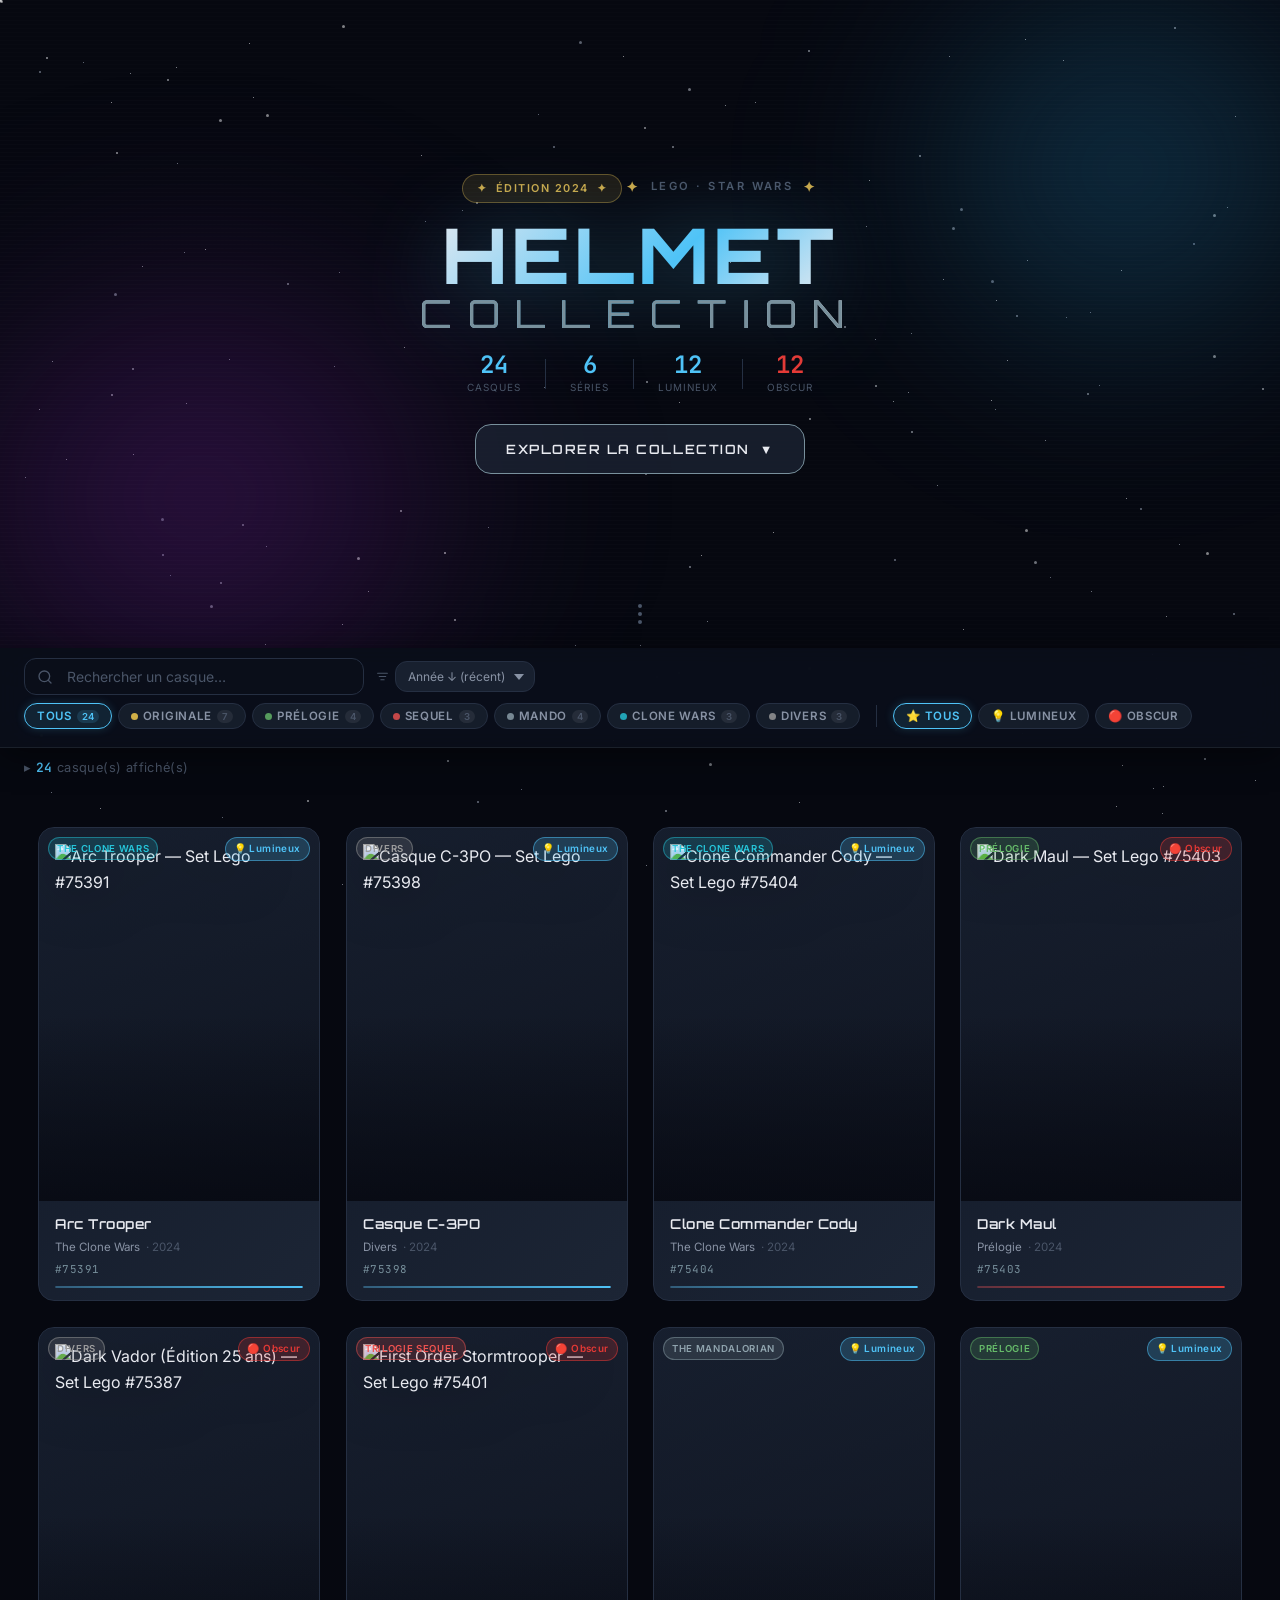
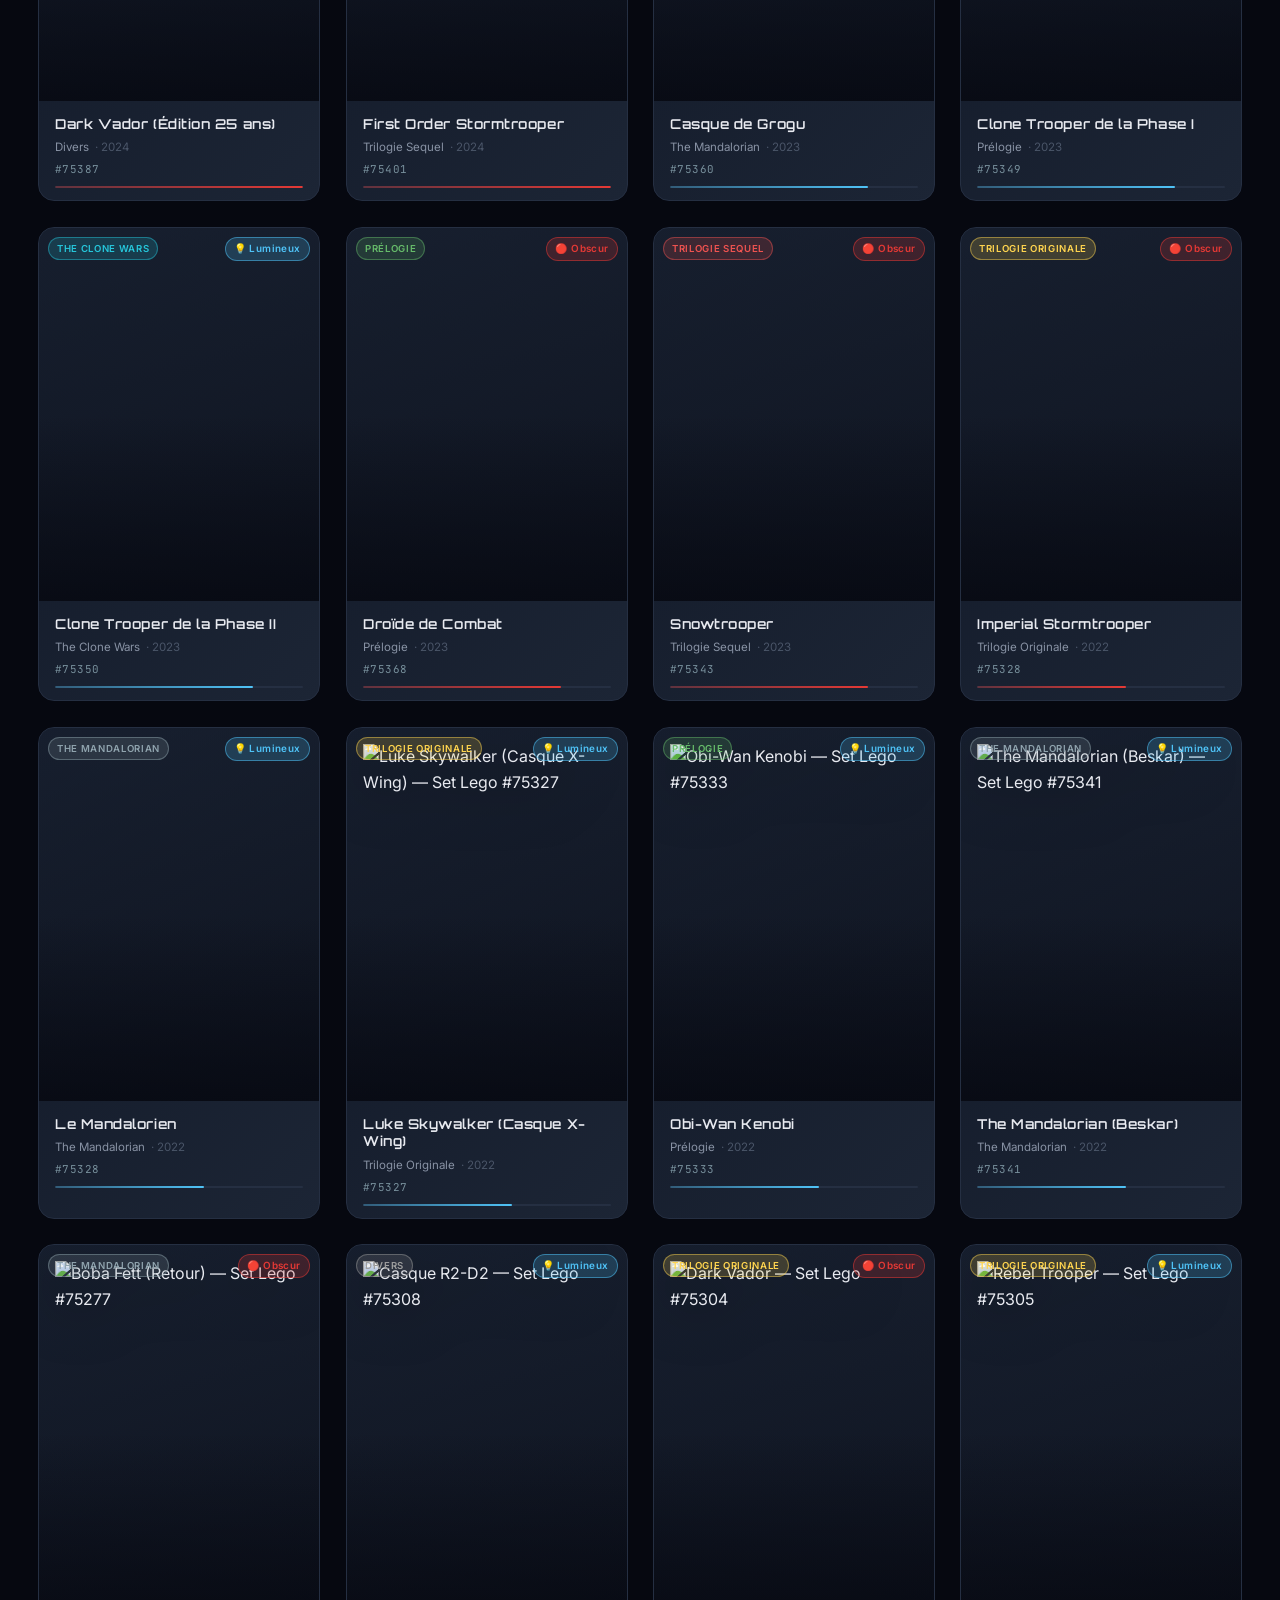
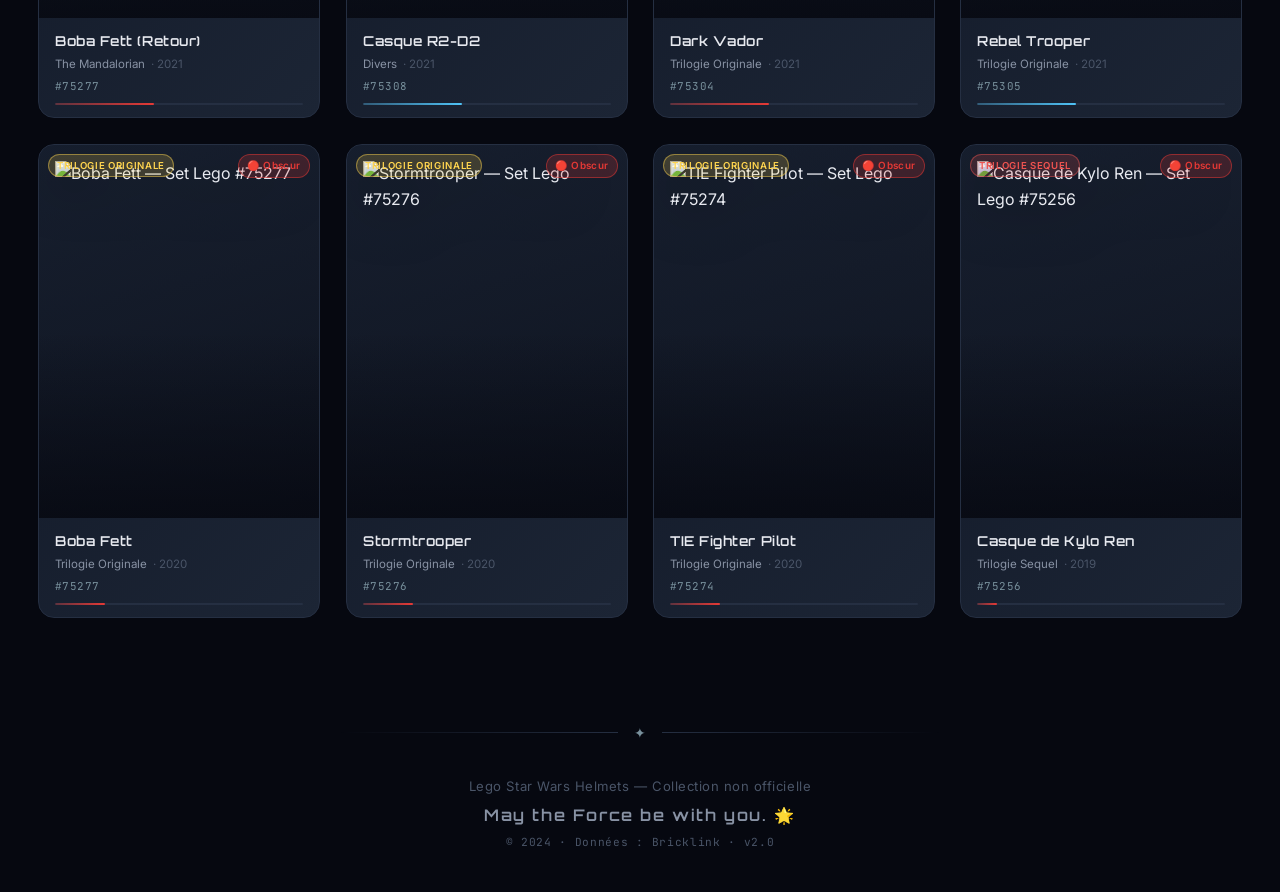
==== commit 10232331: "feat: UX v2 — hero stats, filter pills, quick actions, modal détail, year bar" ====
--- a/index.html
+++ b/index.html
@@ -30,6 +30,13 @@
     <div class="hero-nebula hero-nebula--light" aria-hidden="true"></div>
 
     <div class="hero-inner">
+      <!-- v2: Badge Édition 2024 -->
+      <div class="hero-badge" aria-label="Édition 2024">
+        <span>✦</span>
+        <span>Édition 2024</span>
+        <span>✦</span>
+      </div>
+
       <div class="hero-logo" aria-hidden="true">
         <span class="hero-logo__star">✦</span>
         <span class="hero-logo__text">LEGO · STAR WARS</span>
@@ -41,9 +48,28 @@
         <span class="hero-title__sub">COLLECTION</span>
       </h1>
 
-      <p class="hero-subtitle">
-        Collection officielle&nbsp;·&nbsp;<span id="hero-count">24</span> casques iconiques
-      </p>
+      <!-- v2: Stats numériques -->
+      <div class="hero-stats" aria-label="Statistiques de la collection">
+        <div class="hero-stat">
+          <span class="hero-stat__value" id="stat-total">24</span>
+          <span class="hero-stat__label">Casques</span>
+        </div>
+        <div class="hero-stats-divider" aria-hidden="true"></div>
+        <div class="hero-stat">
+          <span class="hero-stat__value" id="stat-series">6</span>
+          <span class="hero-stat__label">Séries</span>
+        </div>
+        <div class="hero-stats-divider" aria-hidden="true"></div>
+        <div class="hero-stat">
+          <span class="hero-stat__value hero-stat__value--light" id="stat-light">12</span>
+          <span class="hero-stat__label">Lumineux</span>
+        </div>
+        <div class="hero-stats-divider" aria-hidden="true"></div>
+        <div class="hero-stat">
+          <span class="hero-stat__value hero-stat__value--dark" id="stat-dark">12</span>
+          <span class="hero-stat__label">Obscur</span>
+        </div>
+      </div>
 
       <a href="#filters-section" class="hero-cta" aria-label="Explorer la collection">
         <span>Explorer la collection</span>
@@ -63,8 +89,9 @@
   <section class="filters-section" id="filters-section" aria-label="Filtres de la collection">
     <div class="filters-inner">
 
-      <!-- Recherche holographique -->
-      <div class="filter-group filter-group--search">
+      <!-- Ligne haute: recherche + tri -->
+      <div class="filters-top">
+        <!-- Recherche holographique avec clear btn -->
         <div class="search-wrap">
           <svg class="search-icon" xmlns="http://www.w3.org/2000/svg" viewBox="0 0 24 24"
             fill="none" stroke="currentColor" stroke-width="2"
@@ -79,6 +106,22 @@
             aria-label="Rechercher un casque par nom"
             autocomplete="off"
           />
+          <!-- v2: bouton clear -->
+          <button class="search-clear hidden" id="search-clear" aria-label="Effacer la recherche" title="Effacer">✕</button>
+        </div>
+
+        <!-- v2: Sort dropdown -->
+        <div class="sort-wrap">
+          <label for="sort-select" class="sort-label" aria-label="Trier par">
+            <svg xmlns="http://www.w3.org/2000/svg" width="13" height="13" viewBox="0 0 24 24" fill="none" stroke="currentColor" stroke-width="2" stroke-linecap="round" stroke-linejoin="round" aria-hidden="true"><line x1="3" y1="6" x2="21" y2="6"/><line x1="6" y1="12" x2="18" y2="12"/><line x1="9" y1="18" x2="15" y2="18"/></svg>
+          </label>
+          <select id="sort-select" class="sort-select" aria-label="Trier par">
+            <option value="year-desc">Année ↓ (récent)</option>
+            <option value="year-asc">Année ↑ (ancien)</option>
+            <option value="name-asc">Nom A→Z</option>
+            <option value="name-desc">Nom Z→A</option>
+            <option value="series">Série</option>
+          </select>
         </div>
       </div>
 
@@ -88,13 +131,33 @@
         <!-- Filtre Série -->
         <div class="filter-group" id="filter-series">
           <div class="filter-buttons" role="group" aria-label="Filtrer par série">
-            <button class="filter-btn active" data-filter="series" data-value="all">Tous</button>
-            <button class="filter-btn series-btn" data-filter="series" data-value="Trilogie Originale" data-series="original">Originale</button>
-            <button class="filter-btn series-btn" data-filter="series" data-value="Prélogie" data-series="prequel">Prélogie</button>
-            <button class="filter-btn series-btn" data-filter="series" data-value="Trilogie Sequel" data-series="sequel">Sequel</button>
-            <button class="filter-btn series-btn" data-filter="series" data-value="The Mandalorian" data-series="mando">Mando</button>
-            <button class="filter-btn series-btn" data-filter="series" data-value="The Clone Wars" data-series="clone-wars">Clone Wars</button>
-            <button class="filter-btn series-btn" data-filter="series" data-value="Divers" data-series="divers">Divers</button>
+            <button class="filter-btn active" data-filter="series" data-value="all">
+              Tous <span class="filter-count" id="count-series-all">24</span>
+            </button>
+            <button class="filter-btn series-btn" data-filter="series" data-value="Trilogie Originale" data-series="original">
+              <span class="filter-dot" style="background:var(--series-original)"></span>
+              Originale <span class="filter-count" id="count-series-original">0</span>
+            </button>
+            <button class="filter-btn series-btn" data-filter="series" data-value="Prélogie" data-series="prequel">
+              <span class="filter-dot" style="background:var(--series-prequel)"></span>
+              Prélogie <span class="filter-count" id="count-series-prequel">0</span>
+            </button>
+            <button class="filter-btn series-btn" data-filter="series" data-value="Trilogie Sequel" data-series="sequel">
+              <span class="filter-dot" style="background:var(--series-sequel)"></span>
+              Sequel <span class="filter-count" id="count-series-sequel">0</span>
+            </button>
+            <button class="filter-btn series-btn" data-filter="series" data-value="The Mandalorian" data-series="mando">
+              <span class="filter-dot" style="background:var(--series-mando)"></span>
+              Mando <span class="filter-count" id="count-series-mando">0</span>
+            </button>
+            <button class="filter-btn series-btn" data-filter="series" data-value="The Clone Wars" data-series="clone-wars">
+              <span class="filter-dot" style="background:var(--series-clone-wars)"></span>
+              Clone Wars <span class="filter-count" id="count-series-clone-wars">0</span>
+            </button>
+            <button class="filter-btn series-btn" data-filter="series" data-value="Divers" data-series="divers">
+              <span class="filter-dot" style="background:var(--series-divers)"></span>
+              Divers <span class="filter-count" id="count-series-divers">0</span>
+            </button>
           </div>
         </div>
 
@@ -110,6 +173,12 @@
         </div>
 
       </div>
+
+      <!-- v2: Active filter tags -->
+      <div class="active-filters" id="active-filters" aria-live="polite" aria-label="Filtres actifs">
+        <!-- Injecté par app.js -->
+      </div>
+
     </div>
   </section>
 
@@ -118,6 +187,7 @@
     <span class="count-bar__text">
       ▸ <span id="helmet-count">0</span> casque(s) affiché(s)
     </span>
+    <span class="count-bar__spacer"></span>
   </div>
 
   <!-- ===== SPINNER ===== -->
@@ -139,6 +209,65 @@
     <button class="empty-state__reset" id="reset-filters">Réinitialiser les filtres</button>
   </div>
 
+  <!-- ===== MODAL DÉTAIL ===== -->
+  <div class="modal-backdrop hidden" id="helmet-modal" role="dialog" aria-modal="true" aria-labelledby="modal-helmet-name">
+    <div class="modal-container" id="modal-container">
+      <button class="modal-close" id="modal-close" aria-label="Fermer">✕</button>
+
+      <div class="modal-layout">
+        <!-- Image -->
+        <div class="modal-image-col">
+          <div class="modal-image-wrap">
+            <img id="modal-image" src="" alt="" class="modal-image" />
+            <div class="modal-image-glow" id="modal-image-glow"></div>
+          </div>
+          <div class="modal-side-badge" id="modal-side-badge"></div>
+        </div>
+
+        <!-- Infos -->
+        <div class="modal-info-col">
+          <div class="modal-series-badge" id="modal-series-badge"></div>
+          <h2 class="modal-helmet-name" id="modal-helmet-name"></h2>
+
+          <div class="modal-specs">
+            <div class="modal-spec">
+              <span class="modal-spec__label">Set Number</span>
+              <span class="modal-spec__value" id="modal-set-number"></span>
+            </div>
+            <div class="modal-spec">
+              <span class="modal-spec__label">Année</span>
+              <span class="modal-spec__value" id="modal-year"></span>
+            </div>
+            <div class="modal-spec">
+              <span class="modal-spec__label">Série</span>
+              <span class="modal-spec__value" id="modal-series"></span>
+            </div>
+            <div class="modal-spec">
+              <span class="modal-spec__label">Côté de la Force</span>
+              <span class="modal-spec__value" id="modal-side"></span>
+            </div>
+          </div>
+
+          <!-- Force side visual indicator -->
+          <div class="modal-force-bar" id="modal-force-bar">
+            <div class="modal-force-bar__fill" id="modal-force-fill"></div>
+            <span class="modal-force-bar__label" id="modal-force-label"></span>
+          </div>
+
+          <div class="modal-actions">
+            <button class="modal-btn modal-btn--primary" id="modal-fav-btn" aria-label="Ajouter aux favoris">
+              <span id="modal-fav-icon">♡</span> Favoris
+            </button>
+          </div>
+        </div>
+      </div>
+
+      <!-- Navigation prev/next -->
+      <button class="modal-nav modal-nav--prev" id="modal-prev" aria-label="Casque précédent">‹</button>
+      <button class="modal-nav modal-nav--next" id="modal-next" aria-label="Casque suivant">›</button>
+    </div>
+  </div>
+
   <!-- ===== FOOTER ===== -->
   <footer class="site-footer">
     <div class="footer-separator" aria-hidden="true">
@@ -147,7 +276,7 @@
     <div class="footer-inner">
       <p class="footer-title">Lego Star Wars Helmets — Collection non officielle</p>
       <p class="footer-tagline">May the Force be with you. 🌟</p>
-      <p class="footer-meta">© 2024 · Données : Bricklink · v1.0</p>
+      <p class="footer-meta">© 2024 · Données : Bricklink · v2.0</p>
     </div>
   </footer>
 
--- a/style.css
+++ b/style.css
@@ -1,6 +1,6 @@
 /* =====================================================
-   LEGO STAR WARS HELMET COLLECTION — Design System v1.0
-   Refonte Cinématique 2024 — Mandalorian × Andor × Ahsoka × Acolyte
+   LEGO STAR WARS HELMET COLLECTION — Design System v2.0
+   Refonte Cinématique 2024 — UX Enhanced
    ===================================================== */
 
 /* ============================================================
@@ -26,7 +26,7 @@
 }
 
 /* ============================================================
-   2. DESIGN TOKENS
+   2. DESIGN TOKENS v2
    ============================================================ */
 :root {
   /* Fonds */
@@ -56,6 +56,11 @@
   --color-chrome-light:   #b0bec5;
   --color-chrome-mid:     #78909c;
 
+  /* v2 — Nouveaux tokens */
+  --color-gold-accent:    #c8a84b;
+  --color-surface-hover:  rgba(255, 255, 255, 0.04);
+  --color-border-glow:    rgba(79, 195, 247, 0.3);
+
   /* Couleurs de série */
   --series-original:      #ffd54f;
   --series-prequel:       #66bb6a;
@@ -70,15 +75,18 @@
   --font-mono:    'JetBrains Mono', monospace;
 
   /* Radius */
-  --radius-sm:  6px;
-  --radius-md:  12px;
-  --radius-lg:  16px;
+  --radius-sm:   6px;
+  --radius-md:   12px;
+  --radius-lg:   16px;
+  --radius-pill: 999px;
+  --radius-card: 16px;
 
   /* Transitions */
   --transition-fast:   all 0.2s ease;
   --transition-medium: all 0.3s ease;
   --transition-spring: all 0.4s cubic-bezier(0.34, 1.56, 0.64, 1);
   --transition-smooth: all 0.25s cubic-bezier(0.4, 0, 0.2, 1);
+  --transition-bounce: 0.4s cubic-bezier(0.34, 1.56, 0.64, 1);
 }
 
 /* ============================================================
@@ -159,11 +167,12 @@
 #force-particles.active { opacity: 1; }
 
 /* ============================================================
-   6. HERO SECTION
+   6. HERO SECTION — v2
    ============================================================ */
 .hero-section {
   position: relative;
-  height: 100vh;
+  height: 72vh;             /* v2: réduit de 100vh → 72vh */
+  min-height: 480px;
   display: flex;
   flex-direction: column;
   align-items: center;
@@ -231,12 +240,30 @@
   to   { opacity: 1; transform: translateY(0); }
 }
 
+/* v2: Badge Édition 2024 */
+.hero-badge {
+  display: inline-flex;
+  align-items: center;
+  gap: 8px;
+  background: rgba(200, 168, 75, 0.12);
+  border: 1px solid rgba(200, 168, 75, 0.4);
+  color: var(--color-gold-accent);
+  font-family: var(--font-body);
+  font-size: 0.68rem;
+  font-weight: 600;
+  letter-spacing: 0.14em;
+  text-transform: uppercase;
+  padding: 5px 14px;
+  border-radius: var(--radius-pill);
+  margin-bottom: 14px;
+}
+
 /* Logo micro */
 .hero-logo {
   display: inline-flex;
   align-items: center;
   gap: 10px;
-  margin-bottom: 20px;
+  margin-bottom: 16px;
   font-family: var(--font-body);
   font-size: 0.7rem;
   font-weight: 600;
@@ -245,7 +272,7 @@
   color: var(--color-text-muted);
 }
 .hero-logo__star {
-  color: var(--color-light-primary);
+  color: var(--color-gold-accent);
   font-size: 0.9rem;
   animation: starSpin 20s linear infinite;
 }
@@ -261,7 +288,7 @@
   font-weight: 800;
   letter-spacing: 0.05em;
   line-height: 1;
-  margin-bottom: 20px;
+  margin-bottom: 16px;
   background: linear-gradient(
     135deg,
     #e8eaf0 0%,
@@ -280,10 +307,14 @@
 .hero-title__main,
 .hero-title__sub { display: block; }
 .hero-title__sub {
-  font-size: clamp(1.4rem, 3.5vw, 2.8rem);
-  font-weight: 600;
-  letter-spacing: 0.18em;
-  opacity: 0.88;
+  font-size: clamp(1.2rem, 3vw, 2.4rem);
+  font-weight: 400;
+  letter-spacing: 0.4em;
+  color: var(--color-chrome-mid);
+  -webkit-text-fill-color: var(--color-chrome-mid);
+  background: none;
+  animation: none;
+  filter: none;
 }
 
 @keyframes holographicShimmer {
@@ -291,14 +322,45 @@
   to   { background-position: 200% center; }
 }
 
-/* Sous-titre */
-.hero-subtitle {
+/* v2: Stats numériques hero */
+.hero-stats {
+  display: flex;
+  align-items: center;
+  gap: 24px;
+  justify-content: center;
+  margin: 20px 0 28px;
+}
+
+.hero-stat {
+  display: flex;
+  flex-direction: column;
+  align-items: center;
+  gap: 3px;
+}
+
+.hero-stat__value {
+  font-family: var(--font-mono);
+  font-size: 1.5rem;
+  font-weight: 600;
+  color: var(--color-light-primary);
+  line-height: 1;
+}
+.hero-stat__value--light { color: var(--color-light-primary); }
+.hero-stat__value--dark  { color: var(--color-dark-primary); }
+
+.hero-stat__label {
   font-family: var(--font-body);
-  font-size: clamp(1rem, 2.5vw, 1.2rem);
-  font-weight: 400;
+  font-size: 0.62rem;
   letter-spacing: 0.1em;
-  color: var(--color-text-secondary);
-  margin-bottom: 44px;
+  text-transform: uppercase;
+  color: var(--color-text-muted);
+}
+
+.hero-stats-divider {
+  width: 1px;
+  height: 30px;
+  background: var(--color-chrome);
+  flex-shrink: 0;
 }
 
 /* CTA */
@@ -337,7 +399,7 @@
 /* Scroll indicator */
 .hero-scroll {
   position: absolute;
-  bottom: 32px;
+  bottom: 24px;
   left: 50%;
   transform: translateX(-50%);
   z-index: 3;
@@ -361,15 +423,15 @@
 }
 
 /* ============================================================
-   7. FILTRES — Sticky Glassmorphism
+   7. FILTRES — v2 Sticky Glassmorphism redesign
    ============================================================ */
 .filters-section {
   position: sticky;
   top: 0;
   z-index: 100;
-  background: rgba(11,15,26,0.88);
-  backdrop-filter: blur(20px) saturate(180%);
-  -webkit-backdrop-filter: blur(20px) saturate(180%);
+  background: rgba(11,15,26,0.9);
+  backdrop-filter: blur(24px) saturate(180%);
+  -webkit-backdrop-filter: blur(24px) saturate(180%);
   border-bottom: 1px solid rgba(176,190,197,0.1);
   box-shadow: 0 8px 32px rgba(0,0,0,0.45);
 }
@@ -377,10 +439,17 @@
 .filters-inner {
   max-width: 1500px;
   margin: 0 auto;
-  padding: 12px 24px;
+  padding: 10px 24px;
   display: flex;
   flex-direction: column;
   gap: 8px;
+}
+
+/* v2: Ligne haute recherche + tri */
+.filters-top {
+  display: flex;
+  align-items: center;
+  gap: 12px;
 }
 
 .filters-row {
@@ -402,15 +471,14 @@
   align-items: center;
   gap: 8px;
 }
-.filter-group--search { width: 100%; }
-
-/* ============================================================
-   8. RECHERCHE HOLOGRAPHIQUE
+
+/* ============================================================
+   8. RECHERCHE HOLOGRAPHIQUE v2
    ============================================================ */
 .search-wrap {
   position: relative;
-  width: 100%;
-  max-width: 420px;
+  flex: 1;
+  max-width: 340px;
 }
 
 /* Rotating holo border */
@@ -460,7 +528,7 @@
   color: var(--color-text-primary);
   font-family: var(--font-body);
   font-size: 0.875rem;
-  padding: 10px 16px 10px 42px;
+  padding: 9px 36px 9px 42px;
   transition: all 0.3s ease;
 }
 .search-input::placeholder { color: var(--color-text-muted); }
@@ -477,8 +545,75 @@
   transform: translateY(-50%) rotate(15deg);
 }
 
-/* ============================================================
-   9. BOUTONS DE FILTRE
+/* v2: Clear button */
+.search-clear {
+  position: absolute;
+  right: 10px;
+  top: 50%;
+  transform: translateY(-50%);
+  z-index: 2;
+  width: 20px;
+  height: 20px;
+  background: rgba(74,85,104,0.5);
+  border: none;
+  border-radius: 50%;
+  color: var(--color-text-muted);
+  font-size: 10px;
+  line-height: 1;
+  cursor: pointer;
+  display: flex;
+  align-items: center;
+  justify-content: center;
+  transition: var(--transition-fast);
+}
+.search-clear:hover {
+  background: rgba(229,57,53,0.25);
+  color: var(--color-dark-primary);
+}
+.search-clear.hidden { display: none; }
+
+/* v2: Sort dropdown */
+.sort-wrap {
+  display: flex;
+  align-items: center;
+  gap: 6px;
+  flex-shrink: 0;
+}
+
+.sort-label {
+  color: var(--color-text-muted);
+  display: flex;
+  align-items: center;
+}
+
+.sort-select {
+  appearance: none;
+  -webkit-appearance: none;
+  background: rgba(28,37,53,0.8);
+  border: 1px solid var(--color-chrome);
+  border-radius: var(--radius-md);
+  color: var(--color-text-secondary);
+  font-family: var(--font-body);
+  font-size: 0.75rem;
+  padding: 7px 28px 7px 12px;
+  cursor: pointer;
+  transition: var(--transition-smooth);
+  background-image: url("data:image/svg+xml,%3Csvg xmlns='http://www.w3.org/2000/svg' width='10' height='6' viewBox='0 0 10 6'%3E%3Cpath d='M0 0l5 6 5-6z' fill='%238892a4'/%3E%3C/svg%3E");
+  background-repeat: no-repeat;
+  background-position: right 10px center;
+}
+.sort-select:focus {
+  outline: none;
+  border-color: var(--color-light-primary);
+  box-shadow: 0 0 0 2px rgba(79,195,247,0.15);
+}
+.sort-select option {
+  background: var(--color-nebula);
+  color: var(--color-text-primary);
+}
+
+/* ============================================================
+   9. BOUTONS DE FILTRE v2 — Pills colorées avec dot + compteur
    ============================================================ */
 .filter-buttons {
   display: flex;
@@ -489,15 +624,15 @@
 .filter-btn {
   display: inline-flex;
   align-items: center;
-  gap: 4px;
-  padding: 5px 13px;
+  gap: 5px;
+  padding: 5px 12px;
   background: rgba(28,37,53,0.65);
   border: 1px solid var(--color-chrome);
-  border-radius: 20px;
+  border-radius: var(--radius-pill);      /* v2: pill vs rectangle */
   font-family: var(--font-body);
-  font-size: 0.7rem;
+  font-size: 0.72rem;
   font-weight: 600;
-  letter-spacing: 0.08em;
+  letter-spacing: 0.06em;
   text-transform: uppercase;
   color: var(--color-text-secondary);
   transition: var(--transition-smooth);
@@ -506,13 +641,39 @@
 .filter-btn:hover {
   border-color: rgba(176,190,197,0.45);
   color: var(--color-text-primary);
-  box-shadow: 0 0 12px rgba(79,195,247,0.2);
+  background: var(--color-surface-hover);
+  box-shadow: 0 0 12px rgba(79,195,247,0.15);
 }
 .filter-btn.active {
   background: rgba(79,195,247,0.12);
   border-color: var(--color-light-primary);
   color: var(--color-light-primary);
   box-shadow: 0 0 10px rgba(79,195,247,0.2);
+}
+
+/* v2: Dot coloré dans le filtre */
+.filter-dot {
+  width: 7px;
+  height: 7px;
+  border-radius: 50%;
+  flex-shrink: 0;
+  opacity: 0.8;
+}
+
+/* v2: Badge compteur dans le filtre */
+.filter-count {
+  background: rgba(255,255,255,0.07);
+  border-radius: var(--radius-pill);
+  padding: 1px 5px;
+  font-size: 0.6rem;
+  font-weight: 600;
+  letter-spacing: 0;
+  color: var(--color-text-muted);
+  transition: var(--transition-fast);
+}
+.filter-btn.active .filter-count {
+  background: rgba(79,195,247,0.15);
+  color: var(--color-light-primary);
 }
 
 /* Côté Lumineux */
@@ -532,11 +693,90 @@
 
 /* Série — états actifs */
 .filter-btn[data-series="original"].active { background: rgba(255,213,79,0.15); border-color: var(--series-original); color: var(--series-original); }
+.filter-btn[data-series="original"].active .filter-count { background: rgba(255,213,79,0.2); color: var(--series-original); }
 .filter-btn[data-series="prequel"].active  { background: rgba(102,187,106,0.15); border-color: var(--series-prequel);  color: var(--series-prequel); }
+.filter-btn[data-series="prequel"].active .filter-count  { background: rgba(102,187,106,0.2); color: var(--series-prequel); }
 .filter-btn[data-series="sequel"].active   { background: rgba(239,83,80,0.15);   border-color: var(--series-sequel);   color: var(--series-sequel); }
+.filter-btn[data-series="sequel"].active .filter-count   { background: rgba(239,83,80,0.2); color: var(--series-sequel); }
 .filter-btn[data-series="mando"].active    { background: rgba(144,164,174,0.15); border-color: var(--series-mando);    color: var(--series-mando); }
+.filter-btn[data-series="mando"].active .filter-count    { background: rgba(144,164,174,0.2); color: var(--series-mando); }
 .filter-btn[data-series="clone-wars"].active { background: rgba(38,198,218,0.15); border-color: var(--series-clone-wars); color: var(--series-clone-wars); }
+.filter-btn[data-series="clone-wars"].active .filter-count { background: rgba(38,198,218,0.2); color: var(--series-clone-wars); }
 .filter-btn[data-series="divers"].active   { background: rgba(158,158,158,0.15); border-color: var(--series-divers);   color: var(--series-divers); }
+.filter-btn[data-series="divers"].active .filter-count   { background: rgba(158,158,158,0.2); color: var(--series-divers); }
+
+/* v2: Active filter tags supprimables */
+.active-filters {
+  display: flex;
+  flex-wrap: wrap;
+  align-items: center;
+  gap: 6px;
+  min-height: 0;
+  max-height: 0;
+  overflow: hidden;
+  transition: max-height 0.3s ease, padding 0.3s ease;
+}
+.active-filters.has-tags {
+  max-height: 60px;
+  padding-top: 2px;
+}
+
+.active-filter-tag {
+  display: inline-flex;
+  align-items: center;
+  gap: 5px;
+  background: rgba(79,195,247,0.1);
+  border: 1px solid rgba(79,195,247,0.25);
+  border-radius: var(--radius-pill);
+  padding: 3px 8px 3px 10px;
+  font-family: var(--font-body);
+  font-size: 0.68rem;
+  font-weight: 500;
+  color: var(--color-text-secondary);
+  animation: tagEnter 0.2s ease;
+}
+.active-filter-tag--dark {
+  background: rgba(229,57,53,0.08);
+  border-color: rgba(229,57,53,0.2);
+}
+@keyframes tagEnter {
+  from { opacity: 0; transform: scale(0.85); }
+  to   { opacity: 1; transform: scale(1); }
+}
+
+.active-filter-tag__remove {
+  display: flex;
+  align-items: center;
+  justify-content: center;
+  width: 16px;
+  height: 16px;
+  background: rgba(255,255,255,0.07);
+  border-radius: 50%;
+  color: var(--color-text-muted);
+  font-size: 9px;
+  cursor: pointer;
+  transition: var(--transition-fast);
+  border: none;
+  padding: 0;
+}
+.active-filter-tag__remove:hover {
+  background: rgba(229,57,53,0.3);
+  color: #fff;
+}
+
+.active-filters-clear {
+  font-family: var(--font-body);
+  font-size: 0.65rem;
+  color: var(--color-text-muted);
+  text-decoration: underline;
+  cursor: pointer;
+  background: none;
+  border: none;
+  padding: 2px 4px;
+  transition: color 0.2s ease;
+  letter-spacing: 0.03em;
+}
+.active-filters-clear:hover { color: var(--color-dark-primary); }
 
 /* ============================================================
    10. COMPTEUR
@@ -547,6 +787,9 @@
   max-width: 1500px;
   margin: 0 auto;
   padding: 10px 24px;
+  display: flex;
+  align-items: center;
+  justify-content: space-between;
 }
 .count-bar__text {
   font-family: var(--font-body);
@@ -559,6 +802,7 @@
   font-weight: 600;
   color: var(--color-light-primary);
 }
+.count-bar__spacer { flex: 1; }
 
 /* ============================================================
    11. SPINNER
@@ -615,12 +859,12 @@
 }
 
 /* ============================================================
-   13. CARD CASQUE
+   13. CARD CASQUE — v2
    ============================================================ */
 .helmet-card {
   background: linear-gradient(135deg, var(--color-nebula) 0%, var(--color-steel) 100%);
   border: 1px solid var(--color-chrome);
-  border-radius: var(--radius-lg);
+  border-radius: var(--radius-card);
   overflow: hidden;
   position: relative;
 
@@ -714,12 +958,20 @@
   height: 100%;
   object-fit: contain;
   filter: drop-shadow(0 10px 24px rgba(0,0,0,0.55));
-  transition: transform 0.4s cubic-bezier(0.34, 1.56, 0.64, 1);
+  transition: transform 0.4s cubic-bezier(0.34, 1.56, 0.64, 1), filter 0.3s ease;
   position: relative;
   z-index: 0;
 }
+
+/* v2: Zoom image + glow coloré au hover selon côté */
 .helmet-card:hover .helmet-card__image {
-  transform: scale(1.06) translateY(-4px);
+  transform: scale(1.08) translateY(-5px);
+}
+.helmet-card[data-side="light"]:hover .helmet-card__image {
+  filter: drop-shadow(0 10px 24px rgba(0,0,0,0.55)) drop-shadow(0 0 20px rgba(79,195,247,0.45));
+}
+.helmet-card[data-side="dark"]:hover .helmet-card__image {
+  filter: drop-shadow(0 10px 24px rgba(0,0,0,0.55)) drop-shadow(0 0 20px rgba(229,57,53,0.45));
 }
 
 /* ---- Badges sur l'image ---- */
@@ -733,7 +985,7 @@
   letter-spacing: 0.07em;
   text-transform: uppercase;
   padding: 3px 8px;
-  border-radius: 4px;
+  border-radius: var(--radius-pill);    /* v2: pills */
   z-index: 2;
   white-space: nowrap;
 }
@@ -754,7 +1006,7 @@
   font-size: 0.62rem;
   font-weight: 600;
   padding: 3px 8px;
-  border-radius: 4px;
+  border-radius: var(--radius-pill);    /* v2: pills */
   z-index: 2;
   letter-spacing: 0.04em;
   animation: sideGlowPulse 2.5s ease-in-out infinite;
@@ -777,16 +1029,71 @@
   50%       { box-shadow: 0 0 14px var(--glow-color, rgba(79,195,247,0.6)), 0 0 28px var(--glow-color, rgba(79,195,247,0.2)); }
 }
 
+/* v2: Quick actions au hover — slide-in depuis la droite */
+.card-actions {
+  position: absolute;
+  top: 42px;                /* sous les badges */
+  right: 9px;
+  z-index: 3;
+  display: flex;
+  flex-direction: column;
+  gap: 5px;
+  opacity: 0;
+  transform: translateX(12px);
+  transition: opacity 0.22s ease, transform 0.28s cubic-bezier(0.34, 1.56, 0.64, 1);
+  pointer-events: none;
+}
+.helmet-card:hover .card-actions {
+  opacity: 1;
+  transform: translateX(0);
+  pointer-events: auto;
+}
+
+.card-action-btn {
+  width: 32px;
+  height: 32px;
+  background: rgba(11,15,26,0.85);
+  border: 1px solid rgba(176,190,197,0.25);
+  border-radius: var(--radius-sm);
+  color: var(--color-text-secondary);
+  font-size: 14px;
+  display: flex;
+  align-items: center;
+  justify-content: center;
+  cursor: pointer;
+  backdrop-filter: blur(8px);
+  transition: all 0.2s ease;
+  transition-delay: 0.03s;
+}
+.card-action-btn:nth-child(2) { transition-delay: 0.07s; }
+
+.card-action-btn:hover {
+  background: rgba(79,195,247,0.15);
+  border-color: var(--color-light-primary);
+  color: var(--color-light-primary);
+  transform: scale(1.1);
+}
+.card-action-btn--fav:hover {
+  background: rgba(229,57,53,0.15);
+  border-color: var(--color-dark-primary);
+  color: var(--color-dark-primary);
+}
+.card-action-btn--fav.active {
+  background: rgba(229,57,53,0.2);
+  border-color: var(--color-dark-primary);
+  color: var(--color-dark-primary);
+}
+
 /* ---- Corps de la card ---- */
 .helmet-card__body {
-  padding: 14px 16px;
+  padding: 14px 16px 12px;
   position: relative;
   z-index: 2;
 }
 
 .helmet-card__name {
   font-family: var(--font-display);
-  font-size: 0.9rem;
+  font-size: 0.85rem;
   font-weight: 600;
   letter-spacing: 0.04em;
   color: var(--color-text-primary);
@@ -798,7 +1105,7 @@
   display: flex;
   align-items: center;
   gap: 6px;
-  margin-bottom: 6px;
+  margin-bottom: 4px;
 }
 .helmet-card__series {
   font-size: 0.72rem;
@@ -810,24 +1117,32 @@
 }
 .helmet-card__set {
   font-family: var(--font-mono);
-  font-size: 0.7rem;
+  font-size: 0.68rem;
   color: var(--color-chrome-mid);
   letter-spacing: 0.04em;
-  margin-bottom: 10px;
-}
-.helmet-card__cta {
-  display: inline-flex;
-  align-items: center;
-  gap: 4px;
-  font-size: 0.68rem;
-  font-weight: 600;
-  letter-spacing: 0.1em;
-  text-transform: uppercase;
-  color: var(--color-text-muted);
-  transition: var(--transition-fast);
-}
-.helmet-card:hover .helmet-card__cta { color: var(--color-light-primary); }
-.helmet-card[data-side="dark"]:hover .helmet-card__cta { color: var(--color-dark-primary); }
+  margin-bottom: 8px;
+}
+
+/* v2: Barre de progression année */
+.helmet-card__year-bar {
+  width: 100%;
+  height: 2px;
+  background: var(--color-chrome);
+  border-radius: 1px;
+  overflow: hidden;
+  margin-top: 2px;
+}
+.helmet-card__year-fill {
+  height: 100%;
+  border-radius: 1px;
+  transition: width 0.6s ease;
+}
+.helmet-card[data-side="light"] .helmet-card__year-fill {
+  background: linear-gradient(90deg, rgba(79,195,247,0.3), var(--color-light-primary));
+}
+.helmet-card[data-side="dark"] .helmet-card__year-fill {
+  background: linear-gradient(90deg, rgba(229,57,53,0.3), var(--color-dark-primary));
+}
 
 /* ============================================================
    14. ÉTAT VIDE
@@ -887,7 +1202,321 @@
 }
 
 /* ============================================================
-   15. FOOTER
+   15. MODAL DÉTAIL — v2
+   ============================================================ */
+.modal-backdrop {
+  position: fixed;
+  inset: 0;
+  z-index: 200;
+  background: rgba(6,8,16,0.85);
+  backdrop-filter: blur(12px) saturate(120%);
+  display: flex;
+  align-items: center;
+  justify-content: center;
+  padding: 20px;
+  animation: modalBackdropIn 0.25s ease;
+}
+.modal-backdrop.hidden { display: none; }
+
+@keyframes modalBackdropIn {
+  from { opacity: 0; }
+  to   { opacity: 1; }
+}
+
+.modal-container {
+  position: relative;
+  width: 100%;
+  max-width: 860px;
+  max-height: 90vh;
+  overflow-y: auto;
+  background: linear-gradient(145deg, rgba(17,24,39,0.97), rgba(28,37,53,0.97));
+  border: 1px solid rgba(176,190,197,0.18);
+  border-radius: 24px;
+  box-shadow:
+    0 40px 100px rgba(0,0,0,0.8),
+    0 0 60px rgba(79,195,247,0.08),
+    inset 0 1px 0 rgba(255,255,255,0.06);
+  animation: modalEnter 0.35s cubic-bezier(0.34, 1.3, 0.64, 1);
+  scrollbar-width: thin;
+  scrollbar-color: var(--color-chrome) transparent;
+}
+.modal-container::-webkit-scrollbar { width: 4px; }
+.modal-container::-webkit-scrollbar-track { background: transparent; }
+.modal-container::-webkit-scrollbar-thumb { background: var(--color-chrome); border-radius: 2px; }
+
+@keyframes modalEnter {
+  from { opacity: 0; transform: scale(0.92) translateY(20px); }
+  to   { opacity: 1; transform: scale(1) translateY(0); }
+}
+
+/* Modal close */
+.modal-close {
+  position: absolute;
+  top: 16px;
+  right: 16px;
+  width: 36px;
+  height: 36px;
+  background: rgba(28,37,53,0.9);
+  border: 1px solid rgba(176,190,197,0.2);
+  border-radius: var(--radius-sm);
+  color: var(--color-text-secondary);
+  font-size: 16px;
+  cursor: pointer;
+  display: flex;
+  align-items: center;
+  justify-content: center;
+  backdrop-filter: blur(8px);
+  transition: all var(--transition-smooth);
+  z-index: 10;
+}
+.modal-close:hover {
+  border-color: var(--color-dark-primary);
+  color: var(--color-dark-primary);
+  background: rgba(229,57,53,0.1);
+}
+
+/* Modal nav prev/next */
+.modal-nav {
+  position: absolute;
+  top: 50%;
+  transform: translateY(-50%);
+  width: 36px;
+  height: 36px;
+  background: rgba(28,37,53,0.9);
+  border: 1px solid rgba(176,190,197,0.2);
+  border-radius: var(--radius-sm);
+  color: var(--color-text-secondary);
+  font-size: 18px;
+  cursor: pointer;
+  display: flex;
+  align-items: center;
+  justify-content: center;
+  transition: all var(--transition-smooth);
+  z-index: 10;
+}
+.modal-nav--prev { left: -48px; }
+.modal-nav--next { right: -48px; }
+.modal-nav:hover {
+  border-color: var(--color-light-primary);
+  color: var(--color-light-primary);
+  background: rgba(79,195,247,0.1);
+}
+
+/* Modal layout */
+.modal-layout {
+  display: grid;
+  grid-template-columns: 1fr 1fr;
+  min-height: 400px;
+}
+
+/* Image col */
+.modal-image-col {
+  position: relative;
+  background: linear-gradient(135deg, rgba(11,15,26,0.95), rgba(28,37,53,0.95));
+  border-radius: 24px 0 0 24px;
+  display: flex;
+  align-items: center;
+  justify-content: center;
+  padding: 40px 32px;
+  overflow: hidden;
+}
+.modal-image-col::after {
+  content: '';
+  position: absolute;
+  inset: 0;
+  background: repeating-linear-gradient(
+    0deg,
+    rgba(0,0,0,0) 0px,
+    rgba(0,0,0,0) 3px,
+    rgba(255,255,255,0.015) 3px,
+    rgba(255,255,255,0.015) 4px
+  );
+  pointer-events: none;
+}
+
+.modal-image-wrap {
+  position: relative;
+  width: 100%;
+  max-width: 300px;
+}
+
+.modal-image {
+  width: 100%;
+  height: auto;
+  max-height: 300px;
+  object-fit: contain;
+  filter: drop-shadow(0 20px 40px rgba(0,0,0,0.6));
+  position: relative;
+  z-index: 1;
+  transition: filter 0.3s ease;
+}
+
+.modal-image-glow {
+  position: absolute;
+  inset: -20px;
+  border-radius: 50%;
+  opacity: 0.25;
+  filter: blur(30px);
+  z-index: 0;
+  pointer-events: none;
+  transition: background 0.4s ease;
+}
+.modal-backdrop[data-side="light"] .modal-image-glow { background: var(--color-light-primary); }
+.modal-backdrop[data-side="dark"]  .modal-image-glow { background: var(--color-dark-primary); }
+
+.modal-side-badge {
+  position: absolute;
+  bottom: 20px;
+  left: 50%;
+  transform: translateX(-50%);
+  font-family: var(--font-body);
+  font-size: 0.65rem;
+  font-weight: 600;
+  letter-spacing: 0.1em;
+  text-transform: uppercase;
+  padding: 4px 14px;
+  border-radius: var(--radius-pill);
+  white-space: nowrap;
+  z-index: 2;
+}
+.modal-side-badge--light {
+  background: rgba(79,195,247,0.15);
+  border: 1px solid rgba(79,195,247,0.4);
+  color: var(--color-light-primary);
+}
+.modal-side-badge--dark {
+  background: rgba(229,57,53,0.15);
+  border: 1px solid rgba(229,57,53,0.4);
+  color: var(--color-dark-primary);
+}
+
+/* Info col */
+.modal-info-col {
+  padding: 40px 36px;
+  display: flex;
+  flex-direction: column;
+  gap: 0;
+  border-radius: 0 24px 24px 0;
+  position: relative;
+}
+
+.modal-series-badge {
+  display: inline-flex;
+  align-items: center;
+  align-self: flex-start;
+  font-family: var(--font-body);
+  font-size: 0.62rem;
+  font-weight: 600;
+  letter-spacing: 0.1em;
+  text-transform: uppercase;
+  padding: 3px 10px;
+  border-radius: var(--radius-pill);
+  margin-bottom: 12px;
+}
+
+.modal-helmet-name {
+  font-family: var(--font-display);
+  font-size: 1.5rem;
+  font-weight: 700;
+  letter-spacing: 0.04em;
+  color: var(--color-text-primary);
+  line-height: 1.2;
+  margin-bottom: 24px;
+}
+
+.modal-specs {
+  display: grid;
+  grid-template-columns: 1fr 1fr;
+  gap: 16px;
+  margin-bottom: 24px;
+}
+
+.modal-spec {
+  display: flex;
+  flex-direction: column;
+  gap: 4px;
+}
+
+.modal-spec__label {
+  font-family: var(--font-body);
+  font-size: 0.6rem;
+  font-weight: 600;
+  letter-spacing: 0.1em;
+  text-transform: uppercase;
+  color: var(--color-text-muted);
+}
+
+.modal-spec__value {
+  font-family: var(--font-mono);
+  font-size: 0.82rem;
+  font-weight: 600;
+  color: var(--color-text-primary);
+}
+
+/* Force bar */
+.modal-force-bar {
+  position: relative;
+  height: 4px;
+  background: var(--color-chrome);
+  border-radius: 2px;
+  overflow: hidden;
+  margin-bottom: 24px;
+}
+.modal-force-bar__fill {
+  height: 100%;
+  border-radius: 2px;
+  transition: width 0.6s cubic-bezier(0.34, 1.56, 0.64, 1);
+}
+.modal-force-bar__label {
+  display: block;
+  margin-top: 6px;
+  font-size: 0.6rem;
+  color: var(--color-text-muted);
+  letter-spacing: 0.08em;
+  text-transform: uppercase;
+}
+
+/* Modal fav button */
+.modal-actions {
+  margin-top: auto;
+  display: flex;
+  gap: 10px;
+}
+
+.modal-btn {
+  display: inline-flex;
+  align-items: center;
+  gap: 8px;
+  padding: 10px 20px;
+  border-radius: var(--radius-md);
+  font-family: var(--font-display);
+  font-size: 0.72rem;
+  font-weight: 600;
+  letter-spacing: 0.1em;
+  text-transform: uppercase;
+  cursor: pointer;
+  transition: all var(--transition-smooth);
+  border: 1px solid;
+}
+
+.modal-btn--primary {
+  background: rgba(229,57,53,0.1);
+  border-color: rgba(229,57,53,0.35);
+  color: var(--color-dark-primary);
+}
+.modal-btn--primary:hover {
+  background: rgba(229,57,53,0.2);
+  box-shadow: 0 0 20px rgba(229,57,53,0.25);
+  transform: translateY(-1px);
+}
+.modal-btn--primary.active {
+  background: rgba(229,57,53,0.25);
+  border-color: var(--color-dark-primary);
+  box-shadow: 0 0 16px rgba(229,57,53,0.3);
+}
+
+/* ============================================================
+   16. FOOTER
    ============================================================ */
 .site-footer {
   position: relative;
@@ -947,16 +1576,18 @@
 }
 
 /* ============================================================
-   16. RESPONSIVE
+   17. RESPONSIVE
    ============================================================ */
 
 /* Tablet */
 @media (max-width: 768px) {
   .hero-section { height: 65vh; }
-  .hero-subtitle { display: none; }
+  .hero-stats { gap: 14px; }
+  .hero-stat__value { font-size: 1.2rem; }
   .hero-title { font-size: clamp(2rem, 8vw, 3rem); }
 
   .filters-inner { padding: 10px 16px; }
+  .filters-top { gap: 8px; }
   .filters-row {
     overflow-x: auto;
     flex-wrap: nowrap;
@@ -967,21 +1598,32 @@
   .filters-row::-webkit-scrollbar { display: none; }
   .filter-buttons { flex-wrap: nowrap; }
   .filters-divider { display: none; }
+
+  .modal-layout { grid-template-columns: 1fr; }
+  .modal-image-col { border-radius: 24px 24px 0 0; min-height: 240px; }
+  .modal-info-col  { border-radius: 0 0 24px 24px; }
+  .modal-nav--prev, .modal-nav--next { display: none; }
 }
 
 /* Mobile */
 @media (max-width: 430px) {
+  .hero-stats { gap: 10px; }
+  .hero-stats-divider { display: none; }
+  .hero-stat__value { font-size: 1.1rem; }
+
   .helmets-grid {
     grid-template-columns: repeat(2, 1fr);
     gap: 12px;
     padding: 12px;
   }
-  .helmet-card__body { padding: 10px 12px; }
+  .helmet-card__body { padding: 10px 12px 8px; }
   .helmet-card__name { font-size: 0.75rem; }
   .helmet-card__meta { display: none; }
-  .helmet-card__cta  { display: none; }
   .badge-series-pill,
-  .badge-side-pill   { font-size: 0.55rem; padding: 2px 5px; }
+  .badge-side-pill   { font-size: 0.55rem; padding: 2px 6px; }
+
+  .sort-label { display: none; }
+  .search-wrap { max-width: none; }
 }
 
 /* Large desktop */
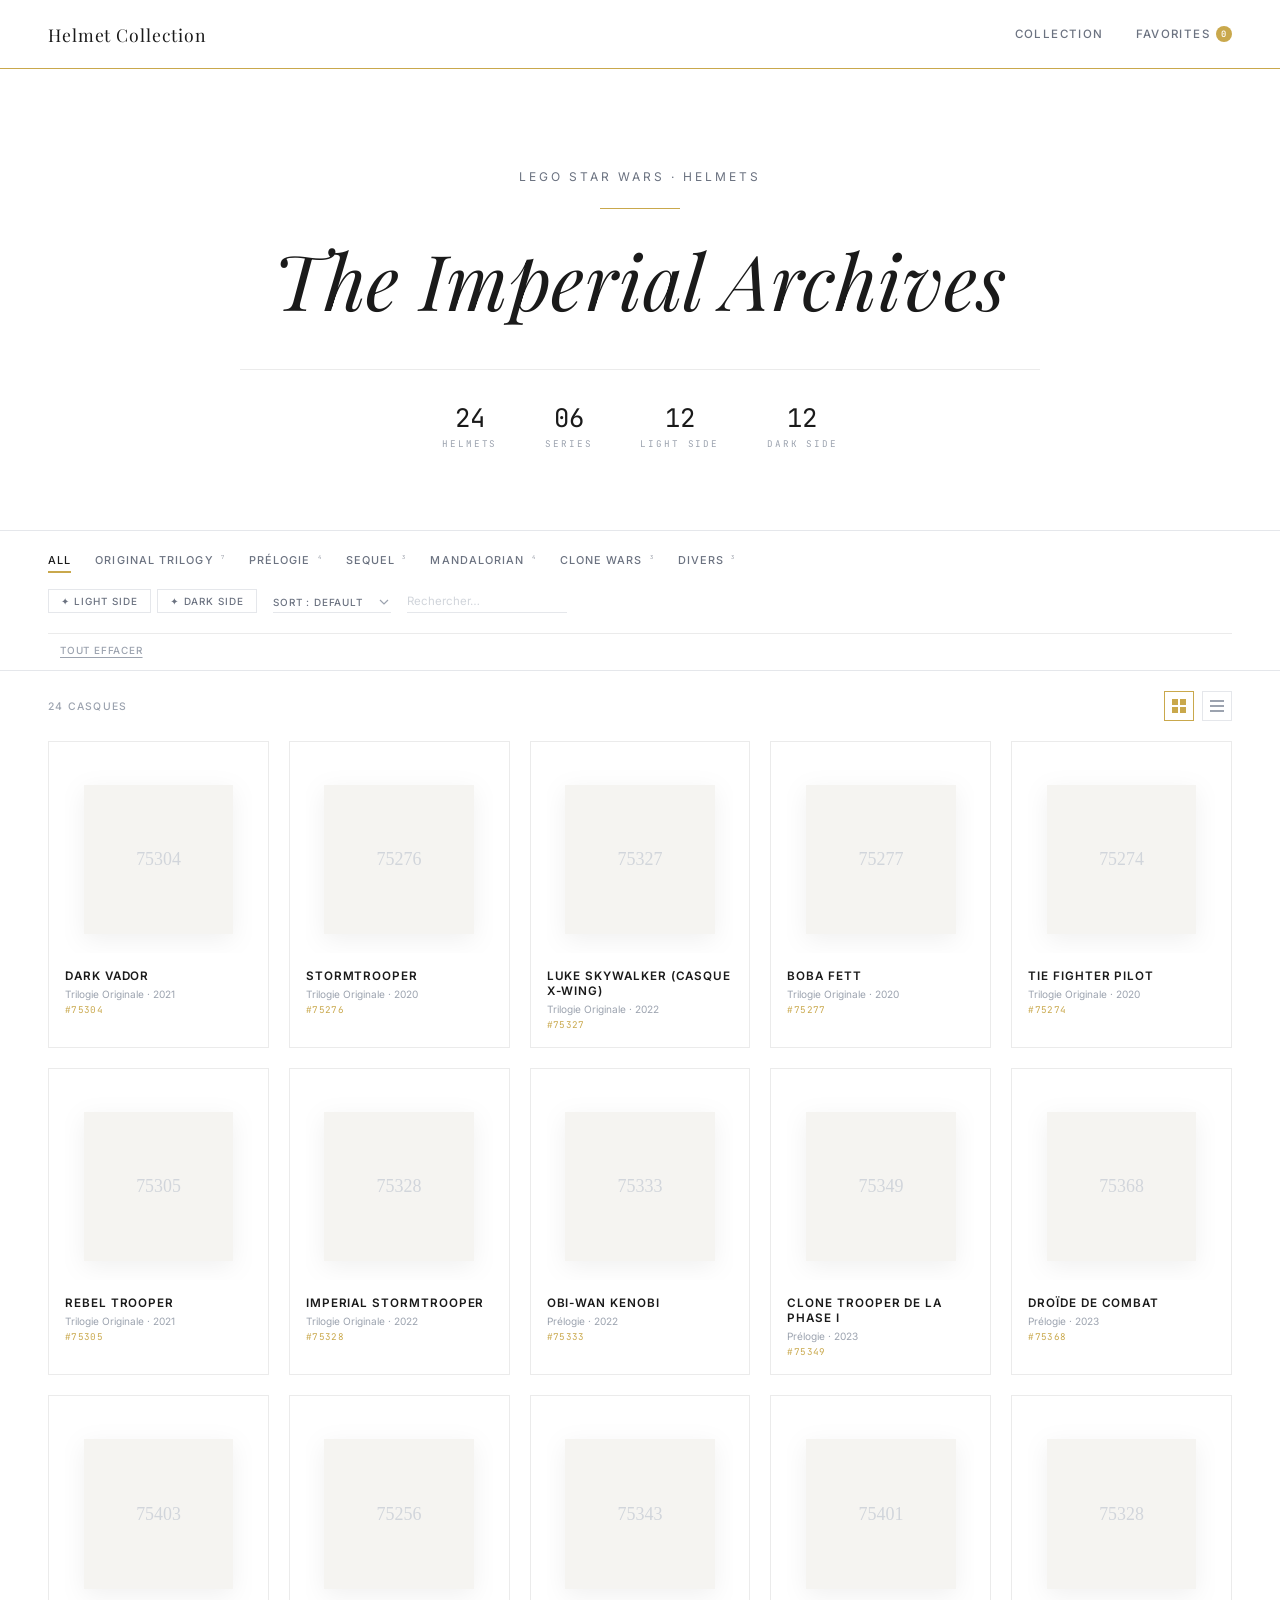
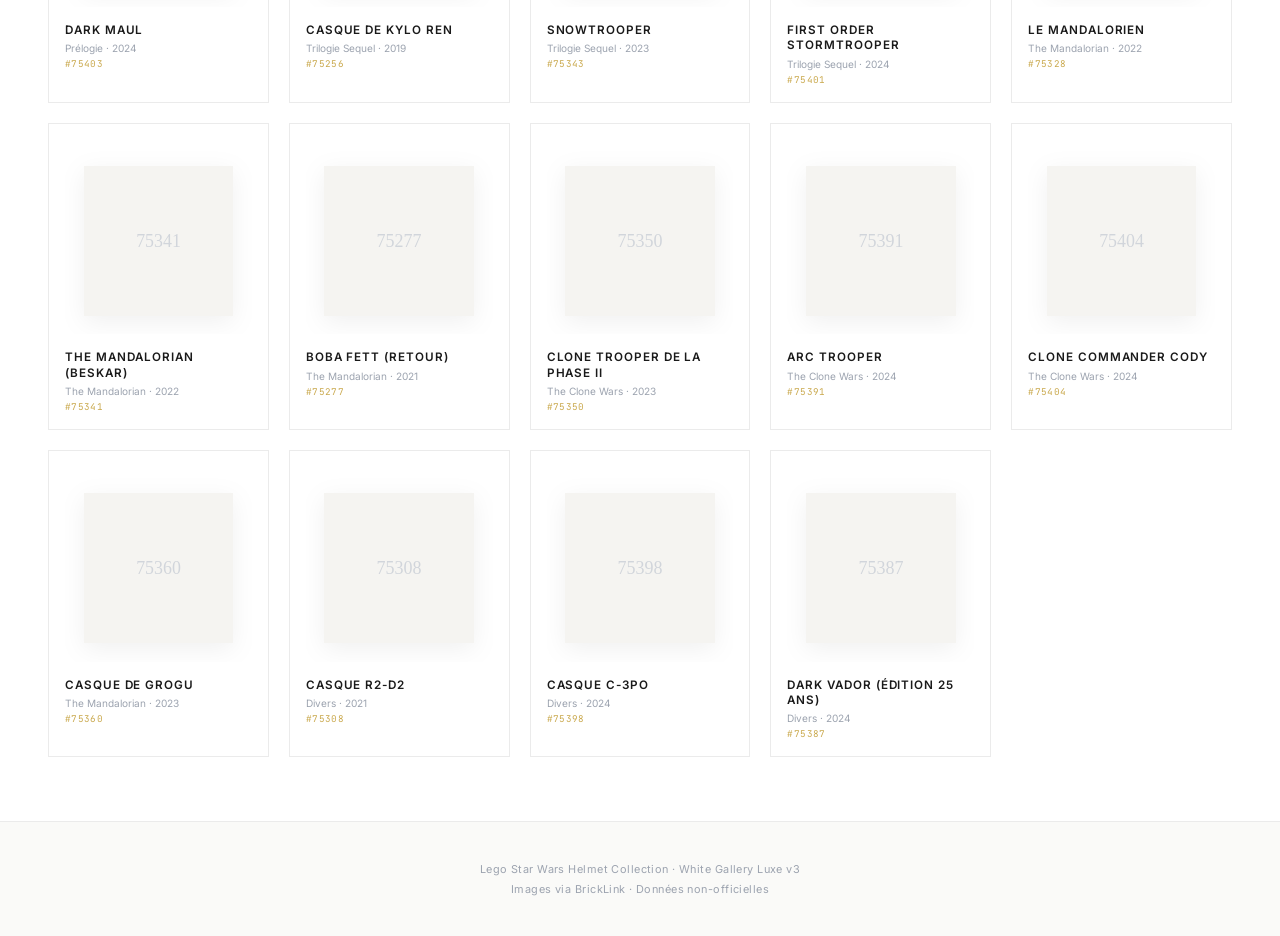
==== commit f895a33f: "fix: review v3 — list layout, double fonts, generateDescription NaN, focus restore, favs filter" ====
--- a/index.html
+++ b/index.html
@@ -3,282 +3,247 @@
 <head>
   <meta charset="UTF-8" />
   <meta name="viewport" content="width=device-width, initial-scale=1.0" />
-  <title>🪖 Lego Star Wars Helmet Collection</title>
-
+  <title>Helmet Collection — Lego Star Wars</title>
+  <meta name="description" content="Collection complète de casques Lego Star Wars — 24 pièces, 6 séries." />
+
+  <!-- Google Fonts -->
   <link rel="preconnect" href="https://fonts.googleapis.com" />
   <link rel="preconnect" href="https://fonts.gstatic.com" crossorigin />
-  <link href="https://fonts.googleapis.com/css2?family=Orbitron:wght@400;600;700;800&family=Inter:wght@400;500;600&family=JetBrains+Mono:wght@400;600&display=swap" rel="stylesheet" />
+  <link href="https://fonts.googleapis.com/css2?family=Playfair+Display:ital,wght@0,300;0,400;0,600;1,300;1,400&family=Inter:wght@300;400;500;600&family=JetBrains+Mono:wght@400;600&display=swap" rel="stylesheet" />
 
   <link rel="stylesheet" href="style.css" />
 </head>
 <body>
 
-  <!-- ===== STARFIELD — 3 couches animées ===== -->
-  <div id="starfield" aria-hidden="true">
-    <div class="stars-layer" id="stars-1"></div>
-    <div class="stars-layer" id="stars-2"></div>
-    <div class="stars-layer" id="stars-3"></div>
-  </div>
-
-  <!-- ===== PARTICULES DE FORCE (canvas) ===== -->
-  <canvas id="force-particles" aria-hidden="true"></canvas>
-
-  <!-- ===== HERO SECTION ===== -->
-  <section class="hero-section" aria-label="Bienvenue dans la collection">
-
-    <div class="hero-nebula hero-nebula--dark" aria-hidden="true"></div>
-    <div class="hero-nebula hero-nebula--light" aria-hidden="true"></div>
-
+  <!-- Skip to content -->
+  <a class="skip-link" href="#main-content">Aller au contenu principal</a>
+
+  <!-- ═══ NAVBAR ═══ -->
+  <nav class="navbar" role="navigation" aria-label="Navigation principale">
+    <a href="#" class="navbar-brand">Helmet Collection</a>
+    <div class="nav-links">
+      <a href="#main-content" class="nav-link">Collection</a>
+      <a href="#" class="nav-link js-open-favorites" aria-label="Voir les favoris">
+        Favorites <span class="fav-count-badge" id="nav-fav-count" hidden>0</span>
+      </a>
+    </div>
+  </nav>
+
+  <!-- ═══ HERO ═══ -->
+  <section class="hero" aria-label="Introduction">
     <div class="hero-inner">
-      <!-- v2: Badge Édition 2024 -->
-      <div class="hero-badge" aria-label="Édition 2024">
-        <span>✦</span>
-        <span>Édition 2024</span>
-        <span>✦</span>
-      </div>
-
-      <div class="hero-logo" aria-hidden="true">
-        <span class="hero-logo__star">✦</span>
-        <span class="hero-logo__text">LEGO · STAR WARS</span>
-        <span class="hero-logo__star">✦</span>
-      </div>
-
-      <h1 class="hero-title">
-        <span class="hero-title__main">HELMET</span>
-        <span class="hero-title__sub">COLLECTION</span>
-      </h1>
-
-      <!-- v2: Stats numériques -->
-      <div class="hero-stats" aria-label="Statistiques de la collection">
-        <div class="hero-stat">
-          <span class="hero-stat__value" id="stat-total">24</span>
-          <span class="hero-stat__label">Casques</span>
-        </div>
-        <div class="hero-stats-divider" aria-hidden="true"></div>
-        <div class="hero-stat">
-          <span class="hero-stat__value" id="stat-series">6</span>
-          <span class="hero-stat__label">Séries</span>
-        </div>
-        <div class="hero-stats-divider" aria-hidden="true"></div>
-        <div class="hero-stat">
-          <span class="hero-stat__value hero-stat__value--light" id="stat-light">12</span>
-          <span class="hero-stat__label">Lumineux</span>
-        </div>
-        <div class="hero-stats-divider" aria-hidden="true"></div>
-        <div class="hero-stat">
-          <span class="hero-stat__value hero-stat__value--dark" id="stat-dark">12</span>
-          <span class="hero-stat__label">Obscur</span>
-        </div>
-      </div>
-
-      <a href="#filters-section" class="hero-cta" aria-label="Explorer la collection">
-        <span>Explorer la collection</span>
-        <span class="hero-cta__arrow" aria-hidden="true">▼</span>
-      </a>
-    </div>
-
-    <div class="hero-scroll" aria-hidden="true">
-      <span class="hero-scroll__dot"></span>
-      <span class="hero-scroll__dot"></span>
-      <span class="hero-scroll__dot"></span>
-    </div>
-
+      <p class="hero-subtitle">Lego Star Wars · Helmets</p>
+      <div class="hero-rule" aria-hidden="true"></div>
+      <h1 class="hero-title">The Imperial Archives</h1>
+      <div class="hero-stats" id="hero-stats" role="list" aria-label="Statistiques de la collection">
+        <div class="hero-stat" role="listitem">
+          <span class="hero-stat-value" id="stat-total">24</span>
+          <span class="hero-stat-label">Helmets</span>
+        </div>
+        <div class="hero-stat" role="listitem">
+          <span class="hero-stat-value" id="stat-series">06</span>
+          <span class="hero-stat-label">Series</span>
+        </div>
+        <div class="hero-stat" role="listitem">
+          <span class="hero-stat-value" id="stat-light">12</span>
+          <span class="hero-stat-label">Light Side</span>
+        </div>
+        <div class="hero-stat" role="listitem">
+          <span class="hero-stat-value" id="stat-dark">12</span>
+          <span class="hero-stat-label">Dark Side</span>
+        </div>
+      </div>
+    </div>
   </section>
 
-  <!-- ===== FILTRES STICKY GLASSMORPHISM ===== -->
-  <section class="filters-section" id="filters-section" aria-label="Filtres de la collection">
-    <div class="filters-inner">
-
-      <!-- Ligne haute: recherche + tri -->
-      <div class="filters-top">
-        <!-- Recherche holographique avec clear btn -->
+  <!-- ═══ FILTER BAR ═══ -->
+  <div class="filter-bar" id="filter-bar" role="search" aria-label="Filtres">
+    <div class="filter-bar-inner">
+
+      <!-- Series pills -->
+      <div class="filter-series" role="group" aria-label="Filtrer par série">
+        <button class="filter-pill active" data-filter="series" data-value="all" aria-pressed="true">
+          All
+        </button>
+        <button class="filter-pill" data-filter="series" data-value="Trilogie Originale" aria-pressed="false">
+          Original Trilogy
+        </button>
+        <button class="filter-pill" data-filter="series" data-value="Prélogie" aria-pressed="false">
+          Prélogie
+        </button>
+        <button class="filter-pill" data-filter="series" data-value="Trilogie Sequel" aria-pressed="false">
+          Sequel
+        </button>
+        <button class="filter-pill" data-filter="series" data-value="The Mandalorian" aria-pressed="false">
+          Mandalorian
+        </button>
+        <button class="filter-pill" data-filter="series" data-value="The Clone Wars" aria-pressed="false">
+          Clone Wars
+        </button>
+        <button class="filter-pill" data-filter="series" data-value="Divers" aria-pressed="false">
+          Divers
+        </button>
+      </div>
+
+      <!-- Right controls -->
+      <div class="filter-controls">
+        <!-- Force side -->
+        <div class="force-toggles" role="group" aria-label="Filtrer par côté de la Force">
+          <button class="force-toggle" data-side="light" aria-pressed="false" aria-label="Côté Lumineux">
+            ✦ Light Side
+          </button>
+          <button class="force-toggle" data-side="dark" aria-pressed="false" aria-label="Côté Obscur">
+            ✦ Dark Side
+          </button>
+        </div>
+
+        <!-- Sort -->
+        <div class="sort-wrap">
+          <label for="sort-select" class="sr-only">Trier par</label>
+          <select id="sort-select" class="sort-select" aria-label="Trier la collection">
+            <option value="default">Sort : Default</option>
+            <option value="name">Sort : Name A–Z</option>
+            <option value="year-asc">Sort : Year ↑</option>
+            <option value="year-desc">Sort : Year ↓</option>
+            <option value="series">Sort : Series</option>
+          </select>
+        </div>
+
+        <!-- Search -->
         <div class="search-wrap">
-          <svg class="search-icon" xmlns="http://www.w3.org/2000/svg" viewBox="0 0 24 24"
-            fill="none" stroke="currentColor" stroke-width="2"
-            stroke-linecap="round" stroke-linejoin="round" aria-hidden="true">
-            <circle cx="11" cy="11" r="8"/><line x1="21" y1="21" x2="16.65" y2="16.65"/>
-          </svg>
           <input
             type="search"
             id="search-input"
             class="search-input"
-            placeholder="Rechercher un casque…"
-            aria-label="Rechercher un casque par nom"
+            placeholder="Rechercher…"
+            aria-label="Rechercher un casque"
             autocomplete="off"
           />
-          <!-- v2: bouton clear -->
-          <button class="search-clear hidden" id="search-clear" aria-label="Effacer la recherche" title="Effacer">✕</button>
-        </div>
-
-        <!-- v2: Sort dropdown -->
-        <div class="sort-wrap">
-          <label for="sort-select" class="sort-label" aria-label="Trier par">
-            <svg xmlns="http://www.w3.org/2000/svg" width="13" height="13" viewBox="0 0 24 24" fill="none" stroke="currentColor" stroke-width="2" stroke-linecap="round" stroke-linejoin="round" aria-hidden="true"><line x1="3" y1="6" x2="21" y2="6"/><line x1="6" y1="12" x2="18" y2="12"/><line x1="9" y1="18" x2="15" y2="18"/></svg>
-          </label>
-          <select id="sort-select" class="sort-select" aria-label="Trier par">
-            <option value="year-desc">Année ↓ (récent)</option>
-            <option value="year-asc">Année ↑ (ancien)</option>
-            <option value="name-asc">Nom A→Z</option>
-            <option value="name-desc">Nom Z→A</option>
-            <option value="series">Série</option>
-          </select>
-        </div>
-      </div>
-
-      <!-- Ligne filtres série + côté -->
-      <div class="filters-row">
-
-        <!-- Filtre Série -->
-        <div class="filter-group" id="filter-series">
-          <div class="filter-buttons" role="group" aria-label="Filtrer par série">
-            <button class="filter-btn active" data-filter="series" data-value="all">
-              Tous <span class="filter-count" id="count-series-all">24</span>
-            </button>
-            <button class="filter-btn series-btn" data-filter="series" data-value="Trilogie Originale" data-series="original">
-              <span class="filter-dot" style="background:var(--series-original)"></span>
-              Originale <span class="filter-count" id="count-series-original">0</span>
-            </button>
-            <button class="filter-btn series-btn" data-filter="series" data-value="Prélogie" data-series="prequel">
-              <span class="filter-dot" style="background:var(--series-prequel)"></span>
-              Prélogie <span class="filter-count" id="count-series-prequel">0</span>
-            </button>
-            <button class="filter-btn series-btn" data-filter="series" data-value="Trilogie Sequel" data-series="sequel">
-              <span class="filter-dot" style="background:var(--series-sequel)"></span>
-              Sequel <span class="filter-count" id="count-series-sequel">0</span>
-            </button>
-            <button class="filter-btn series-btn" data-filter="series" data-value="The Mandalorian" data-series="mando">
-              <span class="filter-dot" style="background:var(--series-mando)"></span>
-              Mando <span class="filter-count" id="count-series-mando">0</span>
-            </button>
-            <button class="filter-btn series-btn" data-filter="series" data-value="The Clone Wars" data-series="clone-wars">
-              <span class="filter-dot" style="background:var(--series-clone-wars)"></span>
-              Clone Wars <span class="filter-count" id="count-series-clone-wars">0</span>
-            </button>
-            <button class="filter-btn series-btn" data-filter="series" data-value="Divers" data-series="divers">
-              <span class="filter-dot" style="background:var(--series-divers)"></span>
-              Divers <span class="filter-count" id="count-series-divers">0</span>
-            </button>
-          </div>
-        </div>
-
-        <div class="filters-divider" aria-hidden="true"></div>
-
-        <!-- Filtre Côté de la Force -->
-        <div class="filter-group" id="filter-side">
-          <div class="filter-buttons" role="group" aria-label="Filtrer par côté de la Force">
-            <button class="filter-btn active" data-filter="side" data-value="all">⭐ Tous</button>
-            <button class="filter-btn side-light" data-filter="side" data-value="light">💡 Lumineux</button>
-            <button class="filter-btn side-dark" data-filter="side" data-value="dark">🔴 Obscur</button>
-          </div>
-        </div>
-
-      </div>
-
-      <!-- v2: Active filter tags -->
-      <div class="active-filters" id="active-filters" aria-live="polite" aria-label="Filtres actifs">
-        <!-- Injecté par app.js -->
-      </div>
-
-    </div>
-  </section>
-
-  <!-- ===== COMPTEUR ===== -->
-  <div class="count-bar">
-    <span class="count-bar__text">
-      ▸ <span id="helmet-count">0</span> casque(s) affiché(s)
-    </span>
-    <span class="count-bar__spacer"></span>
+          <button class="search-clear" id="search-clear" aria-label="Effacer la recherche" hidden>×</button>
+        </div>
+      </div>
+    </div>
+
+    <!-- Active filter tags -->
+    <div class="active-filters" id="active-filters" role="group" aria-label="Filtres actifs" hidden>
+      <div class="active-filter-tags" id="active-filter-tags"></div>
+      <button class="clear-all-btn" id="clear-all-btn" aria-label="Tout effacer">Tout effacer</button>
+    </div>
   </div>
 
-  <!-- ===== SPINNER ===== -->
-  <div id="loading-spinner" class="loading-spinner hidden" aria-label="Chargement en cours" role="status">
-    <div class="spinner-ring"></div>
-    <p class="spinner-text">Chargement de la collection…</p>
+  <!-- ═══ MAIN CONTENT ═══ -->
+  <main id="main-content">
+
+    <!-- Count bar -->
+    <div class="count-bar">
+      <span class="count-text" id="count-text" aria-live="polite" aria-atomic="true">
+        24 casques
+      </span>
+      <div class="view-toggles" role="group" aria-label="Mode d'affichage">
+        <button class="view-btn active" id="view-grid" aria-pressed="true" aria-label="Vue grille">
+          <svg width="14" height="14" viewBox="0 0 14 14" fill="none" aria-hidden="true">
+            <rect x="0" y="0" width="6" height="6" fill="currentColor"/>
+            <rect x="8" y="0" width="6" height="6" fill="currentColor"/>
+            <rect x="0" y="8" width="6" height="6" fill="currentColor"/>
+            <rect x="8" y="8" width="6" height="6" fill="currentColor"/>
+          </svg>
+        </button>
+        <button class="view-btn" id="view-list" aria-pressed="false" aria-label="Vue liste">
+          <svg width="14" height="14" viewBox="0 0 14 14" fill="none" aria-hidden="true">
+            <rect x="0" y="1" width="14" height="2" fill="currentColor"/>
+            <rect x="0" y="6" width="14" height="2" fill="currentColor"/>
+            <rect x="0" y="11" width="14" height="2" fill="currentColor"/>
+          </svg>
+        </button>
+      </div>
+    </div>
+
+    <!-- Helmets grid -->
+    <div class="helmets-grid" id="helmets-grid" role="list" aria-label="Collection de casques">
+      <!-- Cards injected by JS -->
+    </div>
+
+    <!-- Empty state -->
+    <div class="empty-state" id="empty-state" hidden role="status">
+      <p class="empty-title">Aucun résultat</p>
+      <p class="empty-sub">Essayez d'autres filtres ou une nouvelle recherche.</p>
+      <button class="btn-primary" id="empty-reset">Réinitialiser les filtres</button>
+    </div>
+
+  </main>
+
+  <!-- ═══ FOOTER ═══ -->
+  <footer class="site-footer">
+    <p>Lego Star Wars Helmet Collection · White Gallery Luxe v3</p>
+    <p class="footer-sub">Images via BrickLink · Données non-officielles</p>
+  </footer>
+
+  <!-- ═══ MODAL ═══ -->
+  <div class="modal-backdrop" id="modal-backdrop" role="dialog" aria-modal="true" aria-labelledby="modal-title" aria-hidden="true">
+    <div class="helmet-modal" id="helmet-modal">
+
+      <!-- Close button -->
+      <button class="modal-close" id="modal-close" aria-label="Fermer">
+        <svg width="16" height="16" viewBox="0 0 16 16" fill="none" aria-hidden="true">
+          <path d="M2 2L14 14M14 2L2 14" stroke="currentColor" stroke-width="1.5"/>
+        </svg>
+      </button>
+
+      <!-- Visual column -->
+      <div class="modal-visual">
+        <img class="modal-image" id="modal-image" src="" alt="" loading="lazy" />
+        <div class="force-badge" id="modal-force-badge" aria-label="Côté de la Force"></div>
+        <nav class="modal-nav" aria-label="Navigation entre casques">
+          <button class="modal-nav-btn" id="modal-prev" aria-label="Casque précédent">←</button>
+          <span class="modal-nav-pos" id="modal-nav-pos" aria-live="polite">1 / 24</span>
+          <button class="modal-nav-btn" id="modal-next" aria-label="Casque suivant">→</button>
+        </nav>
+      </div>
+
+      <!-- Content column -->
+      <div class="modal-content">
+        <div class="modal-set-num" id="modal-set-num"></div>
+        <h2 class="modal-title" id="modal-title"></h2>
+        <div class="modal-rule" aria-hidden="true"></div>
+
+        <dl class="modal-specs">
+          <div class="spec-cell">
+            <dt class="spec-label">Set No.</dt>
+            <dd class="spec-value" id="spec-set"></dd>
+          </div>
+          <div class="spec-cell">
+            <dt class="spec-label">Year</dt>
+            <dd class="spec-value" id="spec-year"></dd>
+          </div>
+          <div class="spec-cell">
+            <dt class="spec-label">Series</dt>
+            <dd class="spec-value" id="spec-series"></dd>
+          </div>
+          <div class="spec-cell spec-cell--last">
+            <dt class="spec-label">Side</dt>
+            <dd class="spec-value" id="spec-side"></dd>
+          </div>
+        </dl>
+
+        <blockquote class="modal-description" id="modal-description">
+          Pièce de collection de la gamme Lego Star Wars — exposée dans les Archives Impériales.
+        </blockquote>
+
+        <div class="modal-footer">
+          <div class="modal-cta">
+            <a class="btn-primary" id="modal-lego-link" href="#" target="_blank" rel="noopener noreferrer">Shop Lego.com</a>
+            <a class="btn-secondary" id="modal-bricklink-link" href="#" target="_blank" rel="noopener noreferrer">BrickLink</a>
+          </div>
+          <button class="modal-fav-btn" id="modal-fav-btn" aria-label="Ajouter aux favoris" aria-pressed="false">
+            <svg class="fav-icon" width="18" height="18" viewBox="0 0 24 24" fill="none" stroke="currentColor" stroke-width="1.5" aria-hidden="true">
+              <path d="M19 21l-7-5-7 5V5a2 2 0 012-2h10a2 2 0 012 2z"/>
+            </svg>
+          </button>
+        </div>
+      </div>
+
+    </div>
   </div>
-
-  <!-- ===== GRILLE ===== -->
-  <main class="helmets-grid" id="helmets-grid" aria-live="polite" aria-label="Collection de casques">
-    <!-- Injecté par app.js -->
-  </main>
-
-  <!-- ===== ÉTAT VIDE ===== -->
-  <div class="empty-state hidden" id="empty-state" role="status">
-    <span class="empty-state__icon" aria-hidden="true">🔭</span>
-    <h2 class="empty-state__title">Aucun casque trouvé</h2>
-    <p class="empty-state__text">dans cette région de la galaxie.</p>
-    <button class="empty-state__reset" id="reset-filters">Réinitialiser les filtres</button>
-  </div>
-
-  <!-- ===== MODAL DÉTAIL ===== -->
-  <div class="modal-backdrop hidden" id="helmet-modal" role="dialog" aria-modal="true" aria-labelledby="modal-helmet-name">
-    <div class="modal-container" id="modal-container">
-      <button class="modal-close" id="modal-close" aria-label="Fermer">✕</button>
-
-      <div class="modal-layout">
-        <!-- Image -->
-        <div class="modal-image-col">
-          <div class="modal-image-wrap">
-            <img id="modal-image" src="" alt="" class="modal-image" />
-            <div class="modal-image-glow" id="modal-image-glow"></div>
-          </div>
-          <div class="modal-side-badge" id="modal-side-badge"></div>
-        </div>
-
-        <!-- Infos -->
-        <div class="modal-info-col">
-          <div class="modal-series-badge" id="modal-series-badge"></div>
-          <h2 class="modal-helmet-name" id="modal-helmet-name"></h2>
-
-          <div class="modal-specs">
-            <div class="modal-spec">
-              <span class="modal-spec__label">Set Number</span>
-              <span class="modal-spec__value" id="modal-set-number"></span>
-            </div>
-            <div class="modal-spec">
-              <span class="modal-spec__label">Année</span>
-              <span class="modal-spec__value" id="modal-year"></span>
-            </div>
-            <div class="modal-spec">
-              <span class="modal-spec__label">Série</span>
-              <span class="modal-spec__value" id="modal-series"></span>
-            </div>
-            <div class="modal-spec">
-              <span class="modal-spec__label">Côté de la Force</span>
-              <span class="modal-spec__value" id="modal-side"></span>
-            </div>
-          </div>
-
-          <!-- Force side visual indicator -->
-          <div class="modal-force-bar" id="modal-force-bar">
-            <div class="modal-force-bar__fill" id="modal-force-fill"></div>
-            <span class="modal-force-bar__label" id="modal-force-label"></span>
-          </div>
-
-          <div class="modal-actions">
-            <button class="modal-btn modal-btn--primary" id="modal-fav-btn" aria-label="Ajouter aux favoris">
-              <span id="modal-fav-icon">♡</span> Favoris
-            </button>
-          </div>
-        </div>
-      </div>
-
-      <!-- Navigation prev/next -->
-      <button class="modal-nav modal-nav--prev" id="modal-prev" aria-label="Casque précédent">‹</button>
-      <button class="modal-nav modal-nav--next" id="modal-next" aria-label="Casque suivant">›</button>
-    </div>
-  </div>
-
-  <!-- ===== FOOTER ===== -->
-  <footer class="site-footer">
-    <div class="footer-separator" aria-hidden="true">
-      <span class="footer-separator__glyph">✦</span>
-    </div>
-    <div class="footer-inner">
-      <p class="footer-title">Lego Star Wars Helmets — Collection non officielle</p>
-      <p class="footer-tagline">May the Force be with you. 🌟</p>
-      <p class="footer-meta">© 2024 · Données : Bricklink · v2.0</p>
-    </div>
-  </footer>
 
   <script src="app.js"></script>
 </body>
--- a/style.css
+++ b/style.css
@@ -1,115 +1,1068 @@
-/* =====================================================
-   LEGO STAR WARS HELMET COLLECTION — Design System v2.0
-   Refonte Cinématique 2024 — UX Enhanced
-   ===================================================== */
-
-/* ============================================================
-   0. CSS CUSTOM PROPERTY FOR ROTATING GRADIENT
-   ============================================================ */
-@property --holo-angle {
-  syntax: '<angle>';
-  initial-value: 0deg;
-  inherits: false;
-}
-
-/* ============================================================
-   1. RESET
-   ============================================================ */
+/* ═══════════════════════════════════════════════════════════
+   LEGO STAR WARS HELMETS v3 — White Gallery Luxe
+   Design System v3.0
+   ═══════════════════════════════════════════════════════════ */
+
+/* ── Google Fonts ── */
+/* Google Fonts chargées via <link> dans index.html — pas de @import ici */
+
+/* ─────────────────────────────────────────────
+   TOKENS
+───────────────────────────────────────────── */
+:root {
+  /* Surfaces */
+  --color-white:        #FFFFFF;
+  --color-ivory:        #FAFAF8;
+  --color-cream:        #F5F4F1;
+  --color-smoke:        #EBEBEB;
+  --color-mist:         #E5E7EB;
+
+  /* Texte */
+  --color-text-primary:   #1A1A1A;
+  --color-text-secondary: #6B7280;
+  --color-text-muted:     #9CA3AF;
+  --color-text-ghost:     #D1D5DB;
+
+  /* Gold */
+  --color-gold:           #C9A84C;
+  --color-gold-light:     #E8C97A;
+  --color-gold-dim:       rgba(201, 168, 76, 0.12);
+  --color-gold-border:    rgba(201, 168, 76, 0.35);
+
+  /* Force sides */
+  --color-light:          #2D6EA8;
+  --color-light-soft:     rgba(45, 110, 168, 0.07);
+  --color-light-border:   rgba(45, 110, 168, 0.25);
+
+  --color-dark:           #8B0000;
+  --color-dark-soft:      rgba(139, 0, 0, 0.06);
+  --color-dark-border:    rgba(139, 0, 0, 0.2);
+
+  /* Séries */
+  --series-original:      #B8860B;
+  --series-prequel:       #2E7D32;
+  --series-sequel:        #37474F;
+  --series-mando:         #5D4037;
+  --series-clone-wars:    #0277BD;
+  --series-divers:        #616161;
+
+  /* Typographie */
+  --font-serif:    'Playfair Display', 'Cormorant Garamond', Georgia, serif;
+  --font-body:     'Inter', 'DM Sans', system-ui, sans-serif;
+  --font-mono:     'JetBrains Mono', 'Fira Code', monospace;
+
+  /* Animations */
+  --ease-out:    cubic-bezier(0.16, 1, 0.3, 1);
+  --ease-hover:  cubic-bezier(0.4, 0, 0.2, 1);
+  --dur-fast:    150ms;
+  --dur-normal:  250ms;
+  --dur-slow:    350ms;
+
+  /* Layout */
+  --navbar-h: 69px;
+  --filter-h: auto;
+  --max-w:    1600px;
+  --px:       48px;
+}
+
+/* ─────────────────────────────────────────────
+   RESET & BASE
+───────────────────────────────────────────── */
 *, *::before, *::after {
   box-sizing: border-box;
   margin: 0;
   padding: 0;
 }
 
-html {
-  scroll-behavior: smooth;
-}
-
-/* ============================================================
-   2. DESIGN TOKENS v2
-   ============================================================ */
-:root {
-  /* Fonds */
-  --color-void:        #060810;
-  --color-deep-space:  #0b0f1a;
-  --color-nebula:      #111827;
-  --color-steel:       #1c2535;
-  --color-chrome:      #252f42;
-
-  /* Texte */
-  --color-text-primary:   #e8eaf0;
-  --color-text-secondary: #8892a4;
-  --color-text-muted:     #4a5568;
-
-  /* Côté Lumineux — Ahsoka / Jedi */
-  --color-light-primary:  #4fc3f7;
-  --color-light-glow:     #29b6f6;
-  --color-light-soft:     rgba(79, 195, 247, 0.15);
-
-  /* Côté Obscur — The Acolyte / Sith */
-  --color-dark-primary:   #e53935;
-  --color-dark-purple:    #7b1fa2;
-  --color-dark-glow:      #d32f2f;
-  --color-dark-soft:      rgba(229, 57, 53, 0.15);
-
-  /* Chrome Mandalorian */
-  --color-chrome-light:   #b0bec5;
-  --color-chrome-mid:     #78909c;
-
-  /* v2 — Nouveaux tokens */
-  --color-gold-accent:    #c8a84b;
-  --color-surface-hover:  rgba(255, 255, 255, 0.04);
-  --color-border-glow:    rgba(79, 195, 247, 0.3);
-
-  /* Couleurs de série */
-  --series-original:      #ffd54f;
-  --series-prequel:       #66bb6a;
-  --series-sequel:        #ef5350;
-  --series-mando:         #90a4ae;
-  --series-clone-wars:    #26c6da;
-  --series-divers:        #9e9e9e;
-
-  /* Typographie */
-  --font-display: 'Orbitron', sans-serif;
-  --font-body:    'Inter', sans-serif;
-  --font-mono:    'JetBrains Mono', monospace;
-
-  /* Radius */
-  --radius-sm:   6px;
-  --radius-md:   12px;
-  --radius-lg:   16px;
-  --radius-pill: 999px;
-  --radius-card: 16px;
-
-  /* Transitions */
-  --transition-fast:   all 0.2s ease;
-  --transition-medium: all 0.3s ease;
-  --transition-spring: all 0.4s cubic-bezier(0.34, 1.56, 0.64, 1);
-  --transition-smooth: all 0.25s cubic-bezier(0.4, 0, 0.2, 1);
-  --transition-bounce: 0.4s cubic-bezier(0.34, 1.56, 0.64, 1);
-}
-
-/* ============================================================
-   3. BASE
-   ============================================================ */
+html { scroll-behavior: smooth; }
+
 body {
-  background-color: var(--color-void);
-  color: var(--color-text-primary);
   font-family: var(--font-body);
+  background: var(--color-white);
+  color: var(--color-text-primary);
+  -webkit-font-smoothing: antialiased;
+  min-height: 100vh;
+}
+
+img { display: block; max-width: 100%; }
+
+a { text-decoration: none; color: inherit; }
+
+button, select { font-family: inherit; cursor: pointer; }
+
+/* Skip link */
+.skip-link {
+  position: absolute;
+  top: -40px;
+  left: 16px;
+  background: var(--color-gold);
+  color: var(--color-white);
+  padding: 8px 16px;
+  font-size: 0.75rem;
+  font-weight: 600;
+  z-index: 9999;
+  transition: top 0.2s;
+}
+.skip-link:focus { top: 8px; }
+
+/* Screen-reader only */
+.sr-only {
+  position: absolute;
+  width: 1px; height: 1px;
+  overflow: hidden;
+  clip: rect(0,0,0,0);
+  white-space: nowrap;
+}
+
+/* Focus visible */
+:focus-visible {
+  outline: 2px solid var(--color-gold);
+  outline-offset: 2px;
+}
+
+/* ─────────────────────────────────────────────
+   NAVBAR
+───────────────────────────────────────────── */
+.navbar {
+  position: sticky;
+  top: 0;
+  z-index: 500;
+  height: var(--navbar-h);
+  background: rgba(255,255,255,0.96);
+  backdrop-filter: blur(10px);
+  border-bottom: 1px solid var(--color-gold);
+  padding: 0 var(--px);
+  display: flex;
+  align-items: center;
+  justify-content: space-between;
+}
+
+.navbar-brand {
+  font-family: var(--font-serif);
+  font-size: 1.1rem;
+  font-weight: 400;
+  letter-spacing: 0.05em;
+  color: var(--color-text-primary);
+}
+
+.nav-links {
+  display: flex;
+  align-items: center;
+  gap: 32px;
+}
+
+.nav-link {
+  font-size: 0.72rem;
+  font-weight: 500;
+  letter-spacing: 0.12em;
+  text-transform: uppercase;
+  color: var(--color-text-secondary);
+  transition: color var(--dur-fast) ease;
+  display: flex;
+  align-items: center;
+  gap: 6px;
+}
+.nav-link:hover { color: var(--color-text-primary); }
+
+.fav-count-badge {
+  display: inline-flex;
+  align-items: center;
+  justify-content: center;
+  background: var(--color-gold);
+  color: white;
+  font-family: var(--font-mono);
+  font-size: 0.55rem;
+  font-weight: 600;
+  min-width: 16px;
+  height: 16px;
+  border-radius: 50%;
+  padding: 0 4px;
+}
+
+/* ─────────────────────────────────────────────
+   HERO
+───────────────────────────────────────────── */
+.hero {
+  padding: 100px var(--px) 80px;
+  text-align: center;
+  background: var(--color-white);
+  border-bottom: 1px solid var(--color-mist);
+}
+
+.hero-inner {
+  max-width: 800px;
+  margin: 0 auto;
+}
+
+.hero-subtitle {
+  font-size: 0.75rem;
+  font-weight: 400;
+  letter-spacing: 0.25em;
+  text-transform: uppercase;
+  color: var(--color-text-secondary);
+  margin-bottom: 24px;
+  animation: fadeUp 0.7s var(--ease-out) 0.05s both;
+}
+
+.hero-rule {
+  width: 80px;
+  height: 1px;
+  background: var(--color-gold);
+  margin: 0 auto 28px;
+  animation: fadeUp 0.7s var(--ease-out) 0.15s both;
+}
+
+.hero-title {
+  font-family: var(--font-serif);
+  font-size: clamp(2.8rem, 6vw, 5rem);
+  font-weight: 300;
+  font-style: italic;
+  letter-spacing: 0.01em;
+  line-height: 1.1;
+  color: var(--color-text-primary);
+  margin-bottom: 48px;
+  animation: fadeUp 0.7s var(--ease-out) 0.25s both;
+}
+
+.hero-stats {
+  display: flex;
+  justify-content: center;
+  gap: 48px;
+  border-top: 1px solid var(--color-smoke);
+  padding-top: 36px;
+  animation: fadeUp 0.7s var(--ease-out) 0.4s both;
+}
+
+.hero-stat {
+  display: flex;
+  flex-direction: column;
+  align-items: center;
+  gap: 6px;
+}
+
+.hero-stat-value {
+  font-family: var(--font-mono);
+  font-size: 1.6rem;
+  font-weight: 400;
+  color: var(--color-text-primary);
+  line-height: 1;
+}
+
+.hero-stat-label {
+  font-family: var(--font-mono);
+  font-size: 0.58rem;
+  letter-spacing: 0.2em;
+  text-transform: uppercase;
+  color: var(--color-text-muted);
+}
+
+/* ─────────────────────────────────────────────
+   FILTER BAR
+───────────────────────────────────────────── */
+.filter-bar {
+  position: sticky;
+  top: var(--navbar-h);
+  z-index: 400;
+  background: rgba(255,255,255,0.95);
+  backdrop-filter: blur(8px);
+  border-bottom: 1px solid var(--color-mist);
+  padding: 20px var(--px) 0;
+}
+
+.filter-bar-inner {
+  max-width: var(--max-w);
+  margin: 0 auto;
+  display: flex;
+  flex-wrap: wrap;
+  align-items: center;
+  justify-content: space-between;
+  gap: 16px;
+  padding-bottom: 20px;
+}
+
+.filter-series {
+  display: flex;
+  flex-wrap: wrap;
+  align-items: center;
+  gap: 24px;
+}
+
+.filter-pill {
+  font-size: 0.68rem;
+  font-weight: 500;
+  letter-spacing: 0.1em;
+  text-transform: uppercase;
+  color: var(--color-text-secondary);
+  background: none;
+  border: none;
+  border-bottom: 2px solid transparent;
+  padding: 2px 0 4px;
+  transition: color var(--dur-normal) ease, border-color var(--dur-normal) ease;
+  white-space: nowrap;
+}
+
+.filter-pill:hover { color: var(--color-text-primary); }
+
+.filter-pill.active {
+  color: var(--color-text-primary);
+  border-bottom-color: var(--color-gold);
+}
+
+.filter-controls {
+  display: flex;
+  align-items: center;
+  gap: 16px;
+  flex-wrap: wrap;
+}
+
+/* Force toggles */
+.force-toggles {
+  display: flex;
+  gap: 6px;
+}
+
+.force-toggle {
+  font-size: 0.62rem;
+  font-weight: 500;
+  letter-spacing: 0.1em;
+  text-transform: uppercase;
+  padding: 5px 12px;
+  border: 1px solid var(--color-mist);
+  background: none;
+  color: var(--color-text-secondary);
+  transition: all var(--dur-normal) var(--ease-hover);
+  white-space: nowrap;
+}
+
+.force-toggle:hover { border-color: var(--color-text-secondary); color: var(--color-text-primary); }
+
+.force-toggle.active[data-side="light"] {
+  border-color: var(--color-light-border);
+  background: var(--color-light-soft);
+  color: var(--color-light);
+}
+
+.force-toggle.active[data-side="dark"] {
+  border-color: var(--color-dark-border);
+  background: var(--color-dark-soft);
+  color: var(--color-dark);
+}
+
+/* Sort select */
+.sort-wrap { position: relative; }
+
+.sort-select {
+  font-size: 0.62rem;
+  font-weight: 500;
+  letter-spacing: 0.08em;
+  text-transform: uppercase;
+  color: var(--color-text-secondary);
+  background: none;
+  border: none;
+  border-bottom: 1px solid var(--color-mist);
+  padding: 4px 20px 4px 0;
+  appearance: none;
+  -webkit-appearance: none;
+  cursor: pointer;
+  outline: none;
+  transition: color var(--dur-fast) ease, border-color var(--dur-fast) ease;
+  background-image: url("data:image/svg+xml,%3Csvg width='10' height='6' viewBox='0 0 10 6' fill='none' xmlns='http://www.w3.org/2000/svg'%3E%3Cpath d='M1 1L5 5L9 1' stroke='%239CA3AF' stroke-width='1.2'/%3E%3C/svg%3E");
+  background-repeat: no-repeat;
+  background-position: right 2px center;
+}
+.sort-select:hover, .sort-select:focus {
+  color: var(--color-text-primary);
+  border-bottom-color: var(--color-gold);
+}
+
+/* Search */
+.search-wrap {
+  position: relative;
+  display: flex;
+  align-items: center;
+}
+
+.search-input {
+  font-family: var(--font-body);
+  font-size: 0.72rem;
+  color: var(--color-text-primary);
+  background: none;
+  border: none;
+  border-bottom: 1px solid var(--color-mist);
+  padding: 4px 28px 4px 0;
+  width: 160px;
+  outline: none;
+  transition: border-color var(--dur-normal) ease, width var(--dur-slow) var(--ease-out);
+}
+.search-input::placeholder { color: var(--color-text-ghost); }
+.search-input:focus {
+  border-bottom-color: var(--color-gold);
+  width: 200px;
+}
+
+.search-clear {
+  position: absolute;
+  right: 0;
+  font-size: 1rem;
+  line-height: 1;
+  color: var(--color-text-muted);
+  background: none;
+  border: none;
+  padding: 0 4px;
+  cursor: pointer;
+  transition: color var(--dur-fast) ease;
+}
+.search-clear:hover { color: var(--color-text-primary); }
+
+/* Active filter tags */
+.active-filters {
+  max-width: var(--max-w);
+  margin: 0 auto;
+  display: flex;
+  align-items: center;
+  flex-wrap: wrap;
+  gap: 8px;
+  padding: 10px 0 14px;
+  border-top: 1px solid var(--color-smoke);
+}
+
+.active-filter-tags {
+  display: flex;
+  flex-wrap: wrap;
+  gap: 6px;
+}
+
+.active-filter-tag {
+  display: inline-flex;
+  align-items: center;
+  gap: 6px;
+  font-size: 0.63rem;
+  font-weight: 500;
+  letter-spacing: 0.06em;
+  text-transform: uppercase;
+  padding: 3px 8px 3px 10px;
+  border: 1px solid var(--color-gold-border);
+  background: var(--color-gold-dim);
+  color: var(--color-text-secondary);
+  cursor: pointer;
+  transition: all var(--dur-fast) ease;
+}
+.active-filter-tag:hover {
+  background: var(--color-gold-dim);
+  border-color: var(--color-gold);
+  color: var(--color-text-primary);
+}
+.active-filter-tag .tag-remove {
+  font-size: 0.85rem;
+  line-height: 1;
+  opacity: 0.7;
+}
+
+.clear-all-btn {
+  font-size: 0.62rem;
+  font-weight: 500;
+  letter-spacing: 0.08em;
+  text-transform: uppercase;
+  color: var(--color-text-muted);
+  background: none;
+  border: none;
+  cursor: pointer;
+  text-decoration: underline;
+  text-underline-offset: 3px;
+  margin-left: 4px;
+  transition: color var(--dur-fast) ease;
+}
+.clear-all-btn:hover { color: var(--color-text-primary); }
+
+/* ─────────────────────────────────────────────
+   COUNT BAR
+───────────────────────────────────────────── */
+.count-bar {
+  max-width: var(--max-w);
+  margin: 0 auto;
+  padding: 20px var(--px) 12px;
+  display: flex;
+  align-items: center;
+  justify-content: space-between;
+}
+
+.count-text {
+  font-size: 0.65rem;
+  font-weight: 500;
+  letter-spacing: 0.12em;
+  text-transform: uppercase;
+  color: var(--color-text-muted);
+}
+
+.view-toggles { display: flex; gap: 8px; }
+
+.view-btn {
+  width: 30px;
+  height: 30px;
+  display: flex;
+  align-items: center;
+  justify-content: center;
+  border: 1px solid var(--color-mist);
+  background: none;
+  color: var(--color-text-muted);
+  transition: all var(--dur-fast) ease;
+}
+.view-btn:hover,
+.view-btn.active {
+  border-color: var(--color-gold);
+  color: var(--color-gold);
+}
+
+/* ─────────────────────────────────────────────
+   GRID
+───────────────────────────────────────────── */
+.helmets-grid {
+  max-width: var(--max-w);
+  margin: 0 auto;
+  padding: 8px var(--px) 64px;
+  display: grid;
+  grid-template-columns: repeat(6, 1fr);
+  gap: 24px;
+}
+
+/* List view */
+.helmets-grid.view-list {
+  grid-template-columns: 1fr;
+  gap: 0;
+}
+
+/* ─────────────────────────────────────────────
+   HELMET CARD
+───────────────────────────────────────────── */
+.helmet-card {
+  background: var(--color-white);
+  border: 1px solid var(--color-smoke);
+  padding: 24px 16px 16px;
+  cursor: pointer;
+  transition: border-color var(--dur-normal) var(--ease-hover),
+              box-shadow var(--dur-normal) var(--ease-hover);
+  position: relative;
+  animation: fadeUp var(--dur-slow) var(--ease-out) both;
+}
+
+.helmet-card:hover {
+  border-color: var(--color-gold);
+  box-shadow: 0 4px 24px rgba(201, 168, 76, 0.1);
+}
+
+/* List view card */
+.helmets-grid.view-list .helmet-card {
+  display: grid;
+  grid-template-columns: 80px 1fr auto;
+  align-items: center;
+  gap: 20px;
+  padding: 16px 20px;
+  border-bottom: 1px solid var(--color-smoke);
+  border-top: none;
+  border-left: none;
+  border-right: none;
+}
+.helmets-grid.view-list .helmet-card:hover {
+  border-color: transparent;
+  border-bottom-color: var(--color-gold);
+  box-shadow: none;
+  background: var(--color-ivory);
+}
+
+/* Image wrapper */
+.card-image-wrap {
+  aspect-ratio: 1;
+  display: flex;
+  align-items: center;
+  justify-content: center;
+  background: var(--color-white);
+  overflow: hidden;
+  margin-bottom: 16px;
+}
+
+.helmets-grid.view-list .card-image-wrap {
+  margin-bottom: 0;
+  width: 80px;
+  height: 80px;
+}
+
+.card-image-wrap img {
+  max-width: 80%;
+  max-height: 80%;
+  object-fit: contain;
+  transition: transform 0.35s var(--ease-hover), filter 0.35s ease;
+  filter: drop-shadow(0 6px 12px rgba(0,0,0,0.06));
+}
+.helmet-card:hover .card-image-wrap img {
+  transform: scale(1.05) translateY(-3px);
+  filter: drop-shadow(0 12px 20px rgba(0,0,0,0.1));
+}
+
+/* Card info */
+.card-info { flex: 1; }
+
+.card-name {
+  font-size: 0.73rem;
+  font-weight: 600;
+  letter-spacing: 0.08em;
+  text-transform: uppercase;
+  color: var(--color-text-primary);
+  margin-bottom: 4px;
+  line-height: 1.3;
+}
+
+.card-meta {
+  font-size: 0.63rem;
+  color: var(--color-text-muted);
+  margin-bottom: 4px;
+}
+
+.card-set {
+  font-family: var(--font-mono);
+  font-size: 0.58rem;
+  color: var(--color-gold);
+  letter-spacing: 0.04em;
+}
+
+/* Favorite button on card */
+.card-fav-btn {
+  position: absolute;
+  top: 10px;
+  right: 10px;
+  opacity: 0;
+  background: none;
+  border: none;
+  cursor: pointer;
+  color: var(--color-text-muted);
+  padding: 4px;
+  transition: opacity var(--dur-fast) ease, color var(--dur-fast) ease;
+  line-height: 0;
+}
+.helmet-card:hover .card-fav-btn,
+.card-fav-btn.active {
+  opacity: 1;
+}
+.card-fav-btn.active {
+  color: var(--color-gold);
+}
+
+.helmets-grid.view-list .card-fav-btn {
+  position: static;
+  opacity: 1;
+}
+
+/* ─────────────────────────────────────────────
+   EMPTY STATE
+───────────────────────────────────────────── */
+.empty-state {
+  max-width: 400px;
+  margin: 80px auto;
+  text-align: center;
+  padding: var(--px);
+}
+.empty-title {
+  font-family: var(--font-serif);
+  font-size: 1.5rem;
+  font-weight: 400;
+  color: var(--color-text-primary);
+  margin-bottom: 12px;
+}
+.empty-sub {
+  font-size: 0.78rem;
+  color: var(--color-text-muted);
+  margin-bottom: 28px;
   line-height: 1.6;
-  overflow-x: hidden;
-  min-height: 100vh;
-}
-
-img   { max-width: 100%; display: block; }
-button { cursor: pointer; font-family: inherit; border: none; background: none; }
-a     { text-decoration: none; color: inherit; }
-
-:focus-visible {
-  outline: 2px solid var(--color-light-primary);
-  outline-offset: 2px;
-}
-
+}
+
+/* ─────────────────────────────────────────────
+   FOOTER
+───────────────────────────────────────────── */
+.site-footer {
+  text-align: center;
+  padding: 40px var(--px);
+  border-top: 1px solid var(--color-smoke);
+  background: var(--color-ivory);
+}
+.site-footer p {
+  font-size: 0.68rem;
+  color: var(--color-text-muted);
+  letter-spacing: 0.04em;
+}
+.footer-sub { margin-top: 6px; }
+
+/* ─────────────────────────────────────────────
+   BUTTONS
+───────────────────────────────────────────── */
+.btn-primary {
+  font-family: var(--font-body);
+  font-size: 0.62rem;
+  font-weight: 600;
+  letter-spacing: 0.12em;
+  text-transform: uppercase;
+  padding: 10px 20px;
+  border: 1px solid var(--color-gold);
+  background: none;
+  color: var(--color-text-primary);
+  cursor: pointer;
+  transition: background var(--dur-normal) ease;
+  display: inline-block;
+  text-align: center;
+}
+.btn-primary:hover { background: var(--color-gold-dim); }
+
+.btn-secondary {
+  font-family: var(--font-body);
+  font-size: 0.62rem;
+  font-weight: 600;
+  letter-spacing: 0.12em;
+  text-transform: uppercase;
+  padding: 10px 20px;
+  border: 1px dashed var(--color-mist);
+  background: none;
+  color: var(--color-text-muted);
+  cursor: pointer;
+  transition: border-color var(--dur-normal) ease, color var(--dur-normal) ease;
+  display: inline-block;
+  text-align: center;
+}
+.btn-secondary:hover {
+  border-color: var(--color-text-secondary);
+  color: var(--color-text-primary);
+}
+
+/* ─────────────────────────────────────────────
+   MODAL
+───────────────────────────────────────────── */
+.modal-backdrop {
+  position: fixed;
+  inset: 0;
+  background: rgba(250, 250, 248, 0.88);
+  backdrop-filter: blur(10px);
+  -webkit-backdrop-filter: blur(10px);
+  display: flex;
+  align-items: center;
+  justify-content: center;
+  z-index: 800;
+  padding: 20px;
+  opacity: 0;
+  pointer-events: none;
+  transition: opacity var(--dur-normal) ease;
+}
+
+.modal-backdrop.open {
+  opacity: 1;
+  pointer-events: all;
+}
+
+.helmet-modal {
+  background: var(--color-white);
+  border: 1px solid var(--color-mist);
+  max-width: 900px;
+  width: 100%;
+  display: grid;
+  grid-template-columns: 340px 1fr;
+  position: relative;
+  box-shadow: 0 24px 80px rgba(0,0,0,0.08);
+  transform: translateY(20px) scale(0.97);
+  transition: transform var(--dur-slow) var(--ease-out);
+  max-height: 90vh;
+  overflow-y: auto;
+}
+
+.modal-backdrop.open .helmet-modal {
+  transform: translateY(0) scale(1);
+}
+
+/* Close button */
+.modal-close {
+  position: absolute;
+  top: 16px;
+  right: 16px;
+  z-index: 10;
+  width: 32px;
+  height: 32px;
+  display: flex;
+  align-items: center;
+  justify-content: center;
+  border: 1px solid var(--color-mist);
+  background: var(--color-white);
+  color: var(--color-text-secondary);
+  cursor: pointer;
+  transition: all var(--dur-fast) ease;
+}
+.modal-close:hover {
+  border-color: var(--color-gold);
+  color: var(--color-text-primary);
+}
+
+/* Visual column */
+.modal-visual {
+  background: var(--color-ivory);
+  border-right: 1px solid var(--color-mist);
+  padding: 48px 32px 32px;
+  display: flex;
+  flex-direction: column;
+  align-items: center;
+  gap: 20px;
+}
+
+.modal-image {
+  width: 200px;
+  max-height: 220px;
+  object-fit: contain;
+  filter: drop-shadow(0 20px 40px rgba(0,0,0,0.1));
+  animation: floatSlow 4s ease-in-out infinite;
+}
+
+.force-badge {
+  font-family: var(--font-body);
+  font-size: 0.56rem;
+  font-weight: 600;
+  letter-spacing: 0.16em;
+  text-transform: uppercase;
+  padding: 4px 12px;
+  border: 1px solid;
+}
+
+.force-badge[data-side="dark"] {
+  border-color: var(--color-dark-border);
+  color: var(--color-dark);
+  background: var(--color-dark-soft);
+}
+.force-badge[data-side="light"] {
+  border-color: var(--color-light-border);
+  color: var(--color-light);
+  background: var(--color-light-soft);
+}
+
+.modal-nav {
+  display: flex;
+  align-items: center;
+  gap: 16px;
+  margin-top: auto;
+}
+
+.modal-nav-btn {
+  font-family: var(--font-mono);
+  font-size: 1rem;
+  background: none;
+  border: 1px solid var(--color-mist);
+  color: var(--color-text-secondary);
+  width: 32px;
+  height: 32px;
+  display: flex;
+  align-items: center;
+  justify-content: center;
+  cursor: pointer;
+  transition: all var(--dur-fast) ease;
+}
+.modal-nav-btn:hover {
+  border-color: var(--color-gold);
+  color: var(--color-text-primary);
+}
+
+.modal-nav-pos {
+  font-family: var(--font-mono);
+  font-size: 0.62rem;
+  color: var(--color-text-muted);
+  letter-spacing: 0.08em;
+  min-width: 48px;
+  text-align: center;
+}
+
+/* Content column */
+.modal-content {
+  padding: 40px 36px 32px;
+  display: flex;
+  flex-direction: column;
+}
+
+.modal-set-num {
+  font-family: var(--font-mono);
+  font-size: 0.6rem;
+  letter-spacing: 0.12em;
+  text-transform: uppercase;
+  color: var(--color-gold);
+  margin-bottom: 10px;
+}
+
+.modal-title {
+  font-family: var(--font-serif);
+  font-size: 1.9rem;
+  font-weight: 400;
+  color: var(--color-text-primary);
+  margin-bottom: 16px;
+  line-height: 1.15;
+}
+
+.modal-rule {
+  width: 64px;
+  height: 1px;
+  background: var(--color-gold);
+  margin-bottom: 24px;
+}
+
+.modal-specs {
+  display: grid;
+  grid-template-columns: 1fr 1fr;
+  border: 1px solid var(--color-mist);
+  margin-bottom: 24px;
+}
+
+.spec-cell {
+  padding: 12px 16px;
+  border-right: 1px solid var(--color-mist);
+  border-bottom: 1px solid var(--color-mist);
+}
+.spec-cell--last {
+  border-right: none;
+}
+.spec-cell:nth-child(2) { border-right: none; }
+.spec-cell:nth-child(3) { border-bottom: none; }
+.spec-cell:nth-child(4) { border-right: none; border-bottom: none; }
+
+.spec-label {
+  font-size: 0.54rem;
+  font-weight: 600;
+  letter-spacing: 0.18em;
+  text-transform: uppercase;
+  color: var(--color-text-muted);
+  display: block;
+  margin-bottom: 4px;
+}
+
+.spec-value {
+  font-size: 0.78rem;
+  font-weight: 600;
+  color: var(--color-text-primary);
+}
+
+.modal-description {
+  font-family: var(--font-serif);
+  font-style: italic;
+  font-size: 0.88rem;
+  line-height: 1.75;
+  color: var(--color-text-secondary);
+  border-left: 2px solid var(--color-gold-border);
+  padding-left: 14px;
+  margin-bottom: 28px;
+}
+
+.modal-footer {
+  display: flex;
+  align-items: center;
+  justify-content: space-between;
+  margin-top: auto;
+}
+
+.modal-cta {
+  display: flex;
+  gap: 10px;
+  flex-wrap: wrap;
+}
+
+.modal-fav-btn {
+  width: 36px;
+  height: 36px;
+  display: flex;
+  align-items: center;
+  justify-content: center;
+  border: 1px solid var(--color-mist);
+  background: none;
+  color: var(--color-text-muted);
+  cursor: pointer;
+  transition: all var(--dur-fast) ease;
+}
+.modal-fav-btn:hover {
+  border-color: var(--color-gold);
+  color: var(--color-gold);
+}
+.modal-fav-btn.active {
+  border-color: var(--color-gold);
+  background: var(--color-gold-dim);
+  color: var(--color-gold);
+}
+
+/* ─────────────────────────────────────────────
+   ANIMATIONS
+───────────────────────────────────────────── */
+@keyframes fadeUp {
+  from { opacity: 0; transform: translateY(14px); }
+  to   { opacity: 1; transform: translateY(0); }
+}
+
+@keyframes floatSlow {
+  0%, 100% { transform: translateY(0px); }
+  50%       { transform: translateY(-10px); }
+}
+
+/* ─────────────────────────────────────────────
+   RESPONSIVE
+───────────────────────────────────────────── */
+
+/* Desktop large → 6 cols (default above) */
+
+/* ≤ 1280px → 5 cols */
+@media (max-width: 1280px) {
+  .helmets-grid { grid-template-columns: repeat(5, 1fr); gap: 20px; }
+}
+
+/* ≤ 1024px → 4 cols */
+@media (max-width: 1024px) {
+  :root { --px: 32px; }
+  .helmets-grid { grid-template-columns: repeat(4, 1fr); gap: 16px; }
+}
+
+/* ≤ 768px → 3 cols, modal stacked */
+@media (max-width: 768px) {
+  :root { --px: 20px; }
+
+  .helmets-grid { grid-template-columns: repeat(3, 1fr); gap: 12px; }
+
+  .hero { padding: 60px var(--px) 48px; }
+
+  .hero-stats { gap: 28px; }
+  .hero-stat-value { font-size: 1.3rem; }
+
+  .filter-bar-inner { flex-direction: column; align-items: flex-start; }
+  .filter-controls { width: 100%; justify-content: space-between; }
+  .search-input { width: 130px; }
+  .search-input:focus { width: 160px; }
+
+  .helmet-modal {
+    grid-template-columns: 1fr;
+    max-height: 92vh;
+  }
+  .modal-visual {
+    border-right: none;
+    border-bottom: 1px solid var(--color-mist);
+    padding: 32px 24px 20px;
+    min-height: 240px;
+  }
+  .modal-image { width: 160px; }
+  .modal-content { padding: 28px 24px; }
+
+  .nav-links { gap: 20px; }
+}
+
+/* ≤ 480px → 2 cols, bottom-sheet modal */
+@media (max-width: 480px) {
+  .helmets-grid { grid-template-columns: repeat(2, 1fr); gap: 10px; }
+
+  .hero-title { font-size: 2.4rem; }
+  .hero-stats { gap: 18px; flex-wrap: wrap; }
+
+  .modal-backdrop { align-items: flex-end; padding: 0; }
+  .helmet-modal {
+    max-height: 88vh;
+    border-radius: 16px 16px 0 0;
+    width: 100%;
+  }
+}
+
+/* ─────────────────────────────────────────────
+   REDUCED MOTION
+───────────────────────────────────────────── */
 @media (prefers-reduced-motion: reduce) {
   *, *::before, *::after {
     animation-duration: 0.01ms !important;
@@ -117,1518 +1070,3 @@
     transition-duration: 0.01ms !important;
   }
 }
-
-/* ============================================================
-   4. STARFIELD — 3 couches
-   ============================================================ */
-#starfield {
-  position: fixed;
-  inset: 0;
-  z-index: 0;
-  pointer-events: none;
-  overflow: hidden;
-}
-
-.stars-layer {
-  position: absolute;
-  top: 0;
-  left: 0;
-  width: 100%;
-  height: 200%;
-  background: transparent;
-  border-radius: 50%;
-}
-
-#stars-1 { animation: starsDrift  60s linear infinite; }
-#stars-2 { animation: starsDrift 120s linear infinite; animation-delay: -30s; }
-#stars-3 { animation: starsDrift 180s linear infinite, twinkle 3s ease-in-out infinite; animation-delay: -60s, 0s; }
-
-@keyframes starsDrift {
-  from { transform: translateY(0); }
-  to   { transform: translateY(50%); }
-}
-
-@keyframes twinkle {
-  0%, 100% { opacity: 0.4; }
-  50%       { opacity: 1; }
-}
-
-/* ============================================================
-   5. FORCE PARTICLES CANVAS
-   ============================================================ */
-#force-particles {
-  position: fixed;
-  inset: 0;
-  z-index: 1;
-  pointer-events: none;
-  opacity: 0;
-  transition: opacity 0.5s ease;
-}
-#force-particles.active { opacity: 1; }
-
-/* ============================================================
-   6. HERO SECTION — v2
-   ============================================================ */
-.hero-section {
-  position: relative;
-  height: 72vh;             /* v2: réduit de 100vh → 72vh */
-  min-height: 480px;
-  display: flex;
-  flex-direction: column;
-  align-items: center;
-  justify-content: center;
-  z-index: 2;
-  overflow: hidden;
-}
-
-/* Scanlines holographiques */
-.hero-section::before {
-  content: '';
-  position: absolute;
-  inset: 0;
-  background: repeating-linear-gradient(
-    0deg,
-    rgba(0,0,0,0)      0px,
-    rgba(0,0,0,0)      3px,
-    rgba(255,255,255,0.012) 3px,
-    rgba(255,255,255,0.012) 4px
-  );
-  pointer-events: none;
-  z-index: 2;
-}
-
-/* Nébuleuses */
-.hero-nebula {
-  position: absolute;
-  border-radius: 50%;
-  filter: blur(90px);
-  pointer-events: none;
-  animation: nebulaPulse 8s ease-in-out infinite;
-}
-.hero-nebula--dark {
-  width: 700px;
-  height: 600px;
-  bottom: -150px;
-  left: -150px;
-  background: radial-gradient(ellipse, rgba(123,31,162,0.38) 0%, transparent 70%);
-}
-.hero-nebula--light {
-  width: 550px;
-  height: 500px;
-  top: -80px;
-  right: -120px;
-  background: radial-gradient(ellipse, rgba(41,182,246,0.28) 0%, transparent 70%);
-  animation-delay: -4s;
-  animation-direction: reverse;
-}
-@keyframes nebulaPulse {
-  0%, 100% { opacity: 0.6; transform: scale(1); }
-  50%       { opacity: 1;   transform: scale(1.12); }
-}
-
-/* Hero content */
-.hero-inner {
-  position: relative;
-  z-index: 3;
-  text-align: center;
-  padding: 16px;
-  animation: fadeInUp 0.9s ease 0.2s both;
-}
-
-@keyframes fadeInUp {
-  from { opacity: 0; transform: translateY(32px); }
-  to   { opacity: 1; transform: translateY(0); }
-}
-
-/* v2: Badge Édition 2024 */
-.hero-badge {
-  display: inline-flex;
-  align-items: center;
-  gap: 8px;
-  background: rgba(200, 168, 75, 0.12);
-  border: 1px solid rgba(200, 168, 75, 0.4);
-  color: var(--color-gold-accent);
-  font-family: var(--font-body);
-  font-size: 0.68rem;
-  font-weight: 600;
-  letter-spacing: 0.14em;
-  text-transform: uppercase;
-  padding: 5px 14px;
-  border-radius: var(--radius-pill);
-  margin-bottom: 14px;
-}
-
-/* Logo micro */
-.hero-logo {
-  display: inline-flex;
-  align-items: center;
-  gap: 10px;
-  margin-bottom: 16px;
-  font-family: var(--font-body);
-  font-size: 0.7rem;
-  font-weight: 600;
-  letter-spacing: 0.22em;
-  text-transform: uppercase;
-  color: var(--color-text-muted);
-}
-.hero-logo__star {
-  color: var(--color-gold-accent);
-  font-size: 0.9rem;
-  animation: starSpin 20s linear infinite;
-}
-@keyframes starSpin {
-  from { transform: rotate(0deg); }
-  to   { transform: rotate(360deg); }
-}
-
-/* Titre principal */
-.hero-title {
-  font-family: var(--font-display);
-  font-size: clamp(2.5rem, 6vw, 5rem);
-  font-weight: 800;
-  letter-spacing: 0.05em;
-  line-height: 1;
-  margin-bottom: 16px;
-  background: linear-gradient(
-    135deg,
-    #e8eaf0 0%,
-    #4fc3f7 30%,
-    #e8eaf0 50%,
-    #b0bec5 70%,
-    #e8eaf0 100%
-  );
-  background-size: 200% auto;
-  -webkit-background-clip: text;
-  -webkit-text-fill-color: transparent;
-  background-clip: text;
-  animation: holographicShimmer 4s linear infinite;
-  filter: drop-shadow(0 0 40px rgba(79,195,247,0.4));
-}
-.hero-title__main,
-.hero-title__sub { display: block; }
-.hero-title__sub {
-  font-size: clamp(1.2rem, 3vw, 2.4rem);
-  font-weight: 400;
-  letter-spacing: 0.4em;
-  color: var(--color-chrome-mid);
-  -webkit-text-fill-color: var(--color-chrome-mid);
-  background: none;
-  animation: none;
-  filter: none;
-}
-
-@keyframes holographicShimmer {
-  from { background-position: 0% center; }
-  to   { background-position: 200% center; }
-}
-
-/* v2: Stats numériques hero */
-.hero-stats {
-  display: flex;
-  align-items: center;
-  gap: 24px;
-  justify-content: center;
-  margin: 20px 0 28px;
-}
-
-.hero-stat {
-  display: flex;
-  flex-direction: column;
-  align-items: center;
-  gap: 3px;
-}
-
-.hero-stat__value {
-  font-family: var(--font-mono);
-  font-size: 1.5rem;
-  font-weight: 600;
-  color: var(--color-light-primary);
-  line-height: 1;
-}
-.hero-stat__value--light { color: var(--color-light-primary); }
-.hero-stat__value--dark  { color: var(--color-dark-primary); }
-
-.hero-stat__label {
-  font-family: var(--font-body);
-  font-size: 0.62rem;
-  letter-spacing: 0.1em;
-  text-transform: uppercase;
-  color: var(--color-text-muted);
-}
-
-.hero-stats-divider {
-  width: 1px;
-  height: 30px;
-  background: var(--color-chrome);
-  flex-shrink: 0;
-}
-
-/* CTA */
-.hero-cta {
-  display: inline-flex;
-  align-items: center;
-  gap: 10px;
-  padding: 14px 30px;
-  background: rgba(28,37,53,0.75);
-  border: 1px solid var(--color-chrome-mid);
-  border-radius: var(--radius-lg);
-  font-family: var(--font-display);
-  font-size: 0.8rem;
-  font-weight: 600;
-  letter-spacing: 0.12em;
-  text-transform: uppercase;
-  color: var(--color-text-primary);
-  backdrop-filter: blur(10px);
-  transition: var(--transition-medium);
-}
-.hero-cta:hover {
-  background: rgba(79,195,247,0.12);
-  border-color: var(--color-light-primary);
-  box-shadow: 0 0 30px rgba(79,195,247,0.3), 0 0 60px rgba(79,195,247,0.1);
-  transform: translateY(-2px);
-  color: var(--color-light-primary);
-}
-.hero-cta__arrow {
-  animation: bounceDown 1.6s ease-in-out infinite;
-}
-@keyframes bounceDown {
-  0%, 100% { transform: translateY(0); }
-  50%       { transform: translateY(5px); }
-}
-
-/* Scroll indicator */
-.hero-scroll {
-  position: absolute;
-  bottom: 24px;
-  left: 50%;
-  transform: translateX(-50%);
-  z-index: 3;
-  display: flex;
-  flex-direction: column;
-  align-items: center;
-  gap: 4px;
-}
-.hero-scroll__dot {
-  width: 4px;
-  height: 4px;
-  border-radius: 50%;
-  background: var(--color-text-muted);
-  animation: scrollDots 1.6s ease-in-out infinite;
-}
-.hero-scroll__dot:nth-child(2) { animation-delay: 0.2s; }
-.hero-scroll__dot:nth-child(3) { animation-delay: 0.4s; }
-@keyframes scrollDots {
-  0%, 100% { opacity: 0.2; transform: scale(0.8); }
-  50%       { opacity: 1;   transform: scale(1.2); }
-}
-
-/* ============================================================
-   7. FILTRES — v2 Sticky Glassmorphism redesign
-   ============================================================ */
-.filters-section {
-  position: sticky;
-  top: 0;
-  z-index: 100;
-  background: rgba(11,15,26,0.9);
-  backdrop-filter: blur(24px) saturate(180%);
-  -webkit-backdrop-filter: blur(24px) saturate(180%);
-  border-bottom: 1px solid rgba(176,190,197,0.1);
-  box-shadow: 0 8px 32px rgba(0,0,0,0.45);
-}
-
-.filters-inner {
-  max-width: 1500px;
-  margin: 0 auto;
-  padding: 10px 24px;
-  display: flex;
-  flex-direction: column;
-  gap: 8px;
-}
-
-/* v2: Ligne haute recherche + tri */
-.filters-top {
-  display: flex;
-  align-items: center;
-  gap: 12px;
-}
-
-.filters-row {
-  display: flex;
-  align-items: center;
-  gap: 16px;
-  flex-wrap: wrap;
-}
-
-.filters-divider {
-  width: 1px;
-  height: 22px;
-  background: var(--color-chrome);
-  flex-shrink: 0;
-}
-
-.filter-group {
-  display: flex;
-  align-items: center;
-  gap: 8px;
-}
-
-/* ============================================================
-   8. RECHERCHE HOLOGRAPHIQUE v2
-   ============================================================ */
-.search-wrap {
-  position: relative;
-  flex: 1;
-  max-width: 340px;
-}
-
-/* Rotating holo border */
-.search-wrap::before {
-  content: '';
-  position: absolute;
-  inset: -1px;
-  border-radius: calc(var(--radius-md) + 1px);
-  background: conic-gradient(
-    from var(--holo-angle),
-    transparent 0deg,
-    var(--color-light-primary) 60deg,
-    transparent 120deg
-  );
-  opacity: 0;
-  z-index: 0;
-  transition: opacity 0.3s ease;
-  animation: holoBorderSpin 3s linear infinite;
-}
-.search-wrap:focus-within::before { opacity: 0.7; }
-
-@keyframes holoBorderSpin {
-  from { --holo-angle: 0deg; }
-  to   { --holo-angle: 360deg; }
-}
-
-.search-icon {
-  position: absolute;
-  left: 13px;
-  top: 50%;
-  transform: translateY(-50%);
-  width: 16px;
-  height: 16px;
-  color: var(--color-text-muted);
-  pointer-events: none;
-  transition: all 0.3s ease;
-  z-index: 2;
-}
-
-.search-input {
-  position: relative;
-  z-index: 1;
-  width: 100%;
-  background: rgba(11,15,26,0.85);
-  border: 1px solid var(--color-chrome);
-  border-radius: var(--radius-md);
-  color: var(--color-text-primary);
-  font-family: var(--font-body);
-  font-size: 0.875rem;
-  padding: 9px 36px 9px 42px;
-  transition: all 0.3s ease;
-}
-.search-input::placeholder { color: var(--color-text-muted); }
-.search-input:focus {
-  border-color: var(--color-light-primary);
-  box-shadow:
-    0 0 0 3px rgba(79,195,247,0.15),
-    0 0 20px rgba(79,195,247,0.2),
-    inset 0 0 10px rgba(79,195,247,0.05);
-  outline: none;
-}
-.search-wrap:focus-within .search-icon {
-  color: var(--color-light-primary);
-  transform: translateY(-50%) rotate(15deg);
-}
-
-/* v2: Clear button */
-.search-clear {
-  position: absolute;
-  right: 10px;
-  top: 50%;
-  transform: translateY(-50%);
-  z-index: 2;
-  width: 20px;
-  height: 20px;
-  background: rgba(74,85,104,0.5);
-  border: none;
-  border-radius: 50%;
-  color: var(--color-text-muted);
-  font-size: 10px;
-  line-height: 1;
-  cursor: pointer;
-  display: flex;
-  align-items: center;
-  justify-content: center;
-  transition: var(--transition-fast);
-}
-.search-clear:hover {
-  background: rgba(229,57,53,0.25);
-  color: var(--color-dark-primary);
-}
-.search-clear.hidden { display: none; }
-
-/* v2: Sort dropdown */
-.sort-wrap {
-  display: flex;
-  align-items: center;
-  gap: 6px;
-  flex-shrink: 0;
-}
-
-.sort-label {
-  color: var(--color-text-muted);
-  display: flex;
-  align-items: center;
-}
-
-.sort-select {
-  appearance: none;
-  -webkit-appearance: none;
-  background: rgba(28,37,53,0.8);
-  border: 1px solid var(--color-chrome);
-  border-radius: var(--radius-md);
-  color: var(--color-text-secondary);
-  font-family: var(--font-body);
-  font-size: 0.75rem;
-  padding: 7px 28px 7px 12px;
-  cursor: pointer;
-  transition: var(--transition-smooth);
-  background-image: url("data:image/svg+xml,%3Csvg xmlns='http://www.w3.org/2000/svg' width='10' height='6' viewBox='0 0 10 6'%3E%3Cpath d='M0 0l5 6 5-6z' fill='%238892a4'/%3E%3C/svg%3E");
-  background-repeat: no-repeat;
-  background-position: right 10px center;
-}
-.sort-select:focus {
-  outline: none;
-  border-color: var(--color-light-primary);
-  box-shadow: 0 0 0 2px rgba(79,195,247,0.15);
-}
-.sort-select option {
-  background: var(--color-nebula);
-  color: var(--color-text-primary);
-}
-
-/* ============================================================
-   9. BOUTONS DE FILTRE v2 — Pills colorées avec dot + compteur
-   ============================================================ */
-.filter-buttons {
-  display: flex;
-  flex-wrap: wrap;
-  gap: 6px;
-}
-
-.filter-btn {
-  display: inline-flex;
-  align-items: center;
-  gap: 5px;
-  padding: 5px 12px;
-  background: rgba(28,37,53,0.65);
-  border: 1px solid var(--color-chrome);
-  border-radius: var(--radius-pill);      /* v2: pill vs rectangle */
-  font-family: var(--font-body);
-  font-size: 0.72rem;
-  font-weight: 600;
-  letter-spacing: 0.06em;
-  text-transform: uppercase;
-  color: var(--color-text-secondary);
-  transition: var(--transition-smooth);
-  white-space: nowrap;
-}
-.filter-btn:hover {
-  border-color: rgba(176,190,197,0.45);
-  color: var(--color-text-primary);
-  background: var(--color-surface-hover);
-  box-shadow: 0 0 12px rgba(79,195,247,0.15);
-}
-.filter-btn.active {
-  background: rgba(79,195,247,0.12);
-  border-color: var(--color-light-primary);
-  color: var(--color-light-primary);
-  box-shadow: 0 0 10px rgba(79,195,247,0.2);
-}
-
-/* v2: Dot coloré dans le filtre */
-.filter-dot {
-  width: 7px;
-  height: 7px;
-  border-radius: 50%;
-  flex-shrink: 0;
-  opacity: 0.8;
-}
-
-/* v2: Badge compteur dans le filtre */
-.filter-count {
-  background: rgba(255,255,255,0.07);
-  border-radius: var(--radius-pill);
-  padding: 1px 5px;
-  font-size: 0.6rem;
-  font-weight: 600;
-  letter-spacing: 0;
-  color: var(--color-text-muted);
-  transition: var(--transition-fast);
-}
-.filter-btn.active .filter-count {
-  background: rgba(79,195,247,0.15);
-  color: var(--color-light-primary);
-}
-
-/* Côté Lumineux */
-.filter-btn.side-light.active {
-  background: var(--color-light-soft);
-  border-color: var(--color-light-primary);
-  color: var(--color-light-primary);
-  box-shadow: 0 0 16px rgba(79,195,247,0.35);
-}
-/* Côté Obscur */
-.filter-btn.side-dark.active {
-  background: var(--color-dark-soft);
-  border-color: var(--color-dark-primary);
-  color: var(--color-dark-primary);
-  box-shadow: 0 0 16px rgba(229,57,53,0.35);
-}
-
-/* Série — états actifs */
-.filter-btn[data-series="original"].active { background: rgba(255,213,79,0.15); border-color: var(--series-original); color: var(--series-original); }
-.filter-btn[data-series="original"].active .filter-count { background: rgba(255,213,79,0.2); color: var(--series-original); }
-.filter-btn[data-series="prequel"].active  { background: rgba(102,187,106,0.15); border-color: var(--series-prequel);  color: var(--series-prequel); }
-.filter-btn[data-series="prequel"].active .filter-count  { background: rgba(102,187,106,0.2); color: var(--series-prequel); }
-.filter-btn[data-series="sequel"].active   { background: rgba(239,83,80,0.15);   border-color: var(--series-sequel);   color: var(--series-sequel); }
-.filter-btn[data-series="sequel"].active .filter-count   { background: rgba(239,83,80,0.2); color: var(--series-sequel); }
-.filter-btn[data-series="mando"].active    { background: rgba(144,164,174,0.15); border-color: var(--series-mando);    color: var(--series-mando); }
-.filter-btn[data-series="mando"].active .filter-count    { background: rgba(144,164,174,0.2); color: var(--series-mando); }
-.filter-btn[data-series="clone-wars"].active { background: rgba(38,198,218,0.15); border-color: var(--series-clone-wars); color: var(--series-clone-wars); }
-.filter-btn[data-series="clone-wars"].active .filter-count { background: rgba(38,198,218,0.2); color: var(--series-clone-wars); }
-.filter-btn[data-series="divers"].active   { background: rgba(158,158,158,0.15); border-color: var(--series-divers);   color: var(--series-divers); }
-.filter-btn[data-series="divers"].active .filter-count   { background: rgba(158,158,158,0.2); color: var(--series-divers); }
-
-/* v2: Active filter tags supprimables */
-.active-filters {
-  display: flex;
-  flex-wrap: wrap;
-  align-items: center;
-  gap: 6px;
-  min-height: 0;
-  max-height: 0;
-  overflow: hidden;
-  transition: max-height 0.3s ease, padding 0.3s ease;
-}
-.active-filters.has-tags {
-  max-height: 60px;
-  padding-top: 2px;
-}
-
-.active-filter-tag {
-  display: inline-flex;
-  align-items: center;
-  gap: 5px;
-  background: rgba(79,195,247,0.1);
-  border: 1px solid rgba(79,195,247,0.25);
-  border-radius: var(--radius-pill);
-  padding: 3px 8px 3px 10px;
-  font-family: var(--font-body);
-  font-size: 0.68rem;
-  font-weight: 500;
-  color: var(--color-text-secondary);
-  animation: tagEnter 0.2s ease;
-}
-.active-filter-tag--dark {
-  background: rgba(229,57,53,0.08);
-  border-color: rgba(229,57,53,0.2);
-}
-@keyframes tagEnter {
-  from { opacity: 0; transform: scale(0.85); }
-  to   { opacity: 1; transform: scale(1); }
-}
-
-.active-filter-tag__remove {
-  display: flex;
-  align-items: center;
-  justify-content: center;
-  width: 16px;
-  height: 16px;
-  background: rgba(255,255,255,0.07);
-  border-radius: 50%;
-  color: var(--color-text-muted);
-  font-size: 9px;
-  cursor: pointer;
-  transition: var(--transition-fast);
-  border: none;
-  padding: 0;
-}
-.active-filter-tag__remove:hover {
-  background: rgba(229,57,53,0.3);
-  color: #fff;
-}
-
-.active-filters-clear {
-  font-family: var(--font-body);
-  font-size: 0.65rem;
-  color: var(--color-text-muted);
-  text-decoration: underline;
-  cursor: pointer;
-  background: none;
-  border: none;
-  padding: 2px 4px;
-  transition: color 0.2s ease;
-  letter-spacing: 0.03em;
-}
-.active-filters-clear:hover { color: var(--color-dark-primary); }
-
-/* ============================================================
-   10. COMPTEUR
-   ============================================================ */
-.count-bar {
-  position: relative;
-  z-index: 2;
-  max-width: 1500px;
-  margin: 0 auto;
-  padding: 10px 24px;
-  display: flex;
-  align-items: center;
-  justify-content: space-between;
-}
-.count-bar__text {
-  font-family: var(--font-body);
-  font-size: 0.8rem;
-  color: var(--color-text-muted);
-  letter-spacing: 0.03em;
-}
-#helmet-count {
-  font-family: var(--font-mono);
-  font-weight: 600;
-  color: var(--color-light-primary);
-}
-.count-bar__spacer { flex: 1; }
-
-/* ============================================================
-   11. SPINNER
-   ============================================================ */
-.loading-spinner {
-  display: flex;
-  flex-direction: column;
-  align-items: center;
-  justify-content: center;
-  gap: 16px;
-  padding: 64px 0;
-  position: relative;
-  z-index: 2;
-}
-.loading-spinner.hidden { display: none; }
-
-.spinner-ring {
-  width: 48px;
-  height: 48px;
-  border: 3px solid var(--color-chrome);
-  border-top-color: var(--color-light-primary);
-  border-radius: 50%;
-  animation: spinRing 1s linear infinite;
-}
-@keyframes spinRing { to { transform: rotate(360deg); } }
-
-.spinner-text {
-  font-family: var(--font-display);
-  font-size: 0.72rem;
-  color: var(--color-text-muted);
-  letter-spacing: 0.12em;
-  text-transform: uppercase;
-}
-
-/* ============================================================
-   12. GRILLE DE CASQUES
-   ============================================================ */
-.helmets-grid {
-  position: relative;
-  z-index: 2;
-  display: grid;
-  grid-template-columns: repeat(auto-fill, minmax(min(100%, 240px), 1fr));
-  gap: clamp(12px, 2vw, 28px);
-  padding: clamp(16px, 3vw, 48px);
-  max-width: 1600px;
-  margin: 0 auto;
-  animation: fadeIn 0.8s ease 0.2s both;
-}
-.helmets-grid.hidden { display: none; }
-
-@keyframes fadeIn {
-  from { opacity: 0; }
-  to   { opacity: 1; }
-}
-
-/* ============================================================
-   13. CARD CASQUE — v2
-   ============================================================ */
-.helmet-card {
-  background: linear-gradient(135deg, var(--color-nebula) 0%, var(--color-steel) 100%);
-  border: 1px solid var(--color-chrome);
-  border-radius: var(--radius-card);
-  overflow: hidden;
-  position: relative;
-
-  /* Stagger animation entrée */
-  opacity: 0;
-  animation: fadeInUp3D 0.6s cubic-bezier(0.34, 1.56, 0.64, 1) forwards;
-  animation-delay: var(--delay, 0s);
-
-  transition:
-    transform 0.4s cubic-bezier(0.34, 1.56, 0.64, 1),
-    box-shadow 0.4s ease,
-    border-color 0.3s ease;
-}
-
-@keyframes fadeInUp3D {
-  from {
-    opacity: 0;
-    transform: translateY(24px) scale(0.96) perspective(600px) rotateX(6deg);
-  }
-  to {
-    opacity: 1;
-    transform: translateY(0) scale(1) perspective(600px) rotateX(0deg);
-  }
-}
-
-/* Hover — Côté Lumineux */
-.helmet-card:hover {
-  transform: translateY(-8px) scale(1.02);
-  border-color: var(--color-chrome-light);
-  box-shadow:
-    0 20px 60px rgba(0,0,0,0.6),
-    0 0 30px rgba(79,195,247,0.2),
-    inset 0 1px 0 rgba(176,190,197,0.2);
-}
-
-/* Hover — Côté Obscur */
-.helmet-card[data-side="dark"]:hover {
-  box-shadow:
-    0 20px 60px rgba(0,0,0,0.6),
-    0 0 30px rgba(229,57,53,0.25),
-    inset 0 1px 0 rgba(176,190,197,0.1);
-}
-
-/* Scanlines au hover */
-.helmet-card::after {
-  content: '';
-  position: absolute;
-  inset: 0;
-  background: repeating-linear-gradient(
-    0deg,
-    rgba(0,0,0,0)           0px,
-    rgba(0,0,0,0)           2px,
-    rgba(255,255,255,0.022) 2px,
-    rgba(255,255,255,0.022) 4px
-  );
-  opacity: 0;
-  transition: opacity 0.3s;
-  pointer-events: none;
-  z-index: 1;
-}
-.helmet-card:hover::after { opacity: 1; }
-
-/* ---- Zone image ---- */
-.helmet-card__image-wrap {
-  position: relative;
-  aspect-ratio: 3 / 4;
-  background: linear-gradient(160deg, rgba(28,37,53,0.5) 0%, rgba(11,15,26,0.8) 100%);
-  overflow: hidden;
-  display: flex;
-  align-items: center;
-  justify-content: center;
-  padding: 16px;
-}
-
-/* Overlay gradient permanent + intensifié au hover */
-.helmet-card__image-wrap::before {
-  content: '';
-  position: absolute;
-  inset: 0;
-  background: linear-gradient(transparent 50%, rgba(6,8,16,0.75) 100%);
-  z-index: 1;
-  transition: background 0.3s ease;
-  pointer-events: none;
-}
-.helmet-card:hover .helmet-card__image-wrap::before {
-  background: linear-gradient(transparent 38%, rgba(6,8,16,0.92) 100%);
-}
-
-.helmet-card__image {
-  width: 100%;
-  height: 100%;
-  object-fit: contain;
-  filter: drop-shadow(0 10px 24px rgba(0,0,0,0.55));
-  transition: transform 0.4s cubic-bezier(0.34, 1.56, 0.64, 1), filter 0.3s ease;
-  position: relative;
-  z-index: 0;
-}
-
-/* v2: Zoom image + glow coloré au hover selon côté */
-.helmet-card:hover .helmet-card__image {
-  transform: scale(1.08) translateY(-5px);
-}
-.helmet-card[data-side="light"]:hover .helmet-card__image {
-  filter: drop-shadow(0 10px 24px rgba(0,0,0,0.55)) drop-shadow(0 0 20px rgba(79,195,247,0.45));
-}
-.helmet-card[data-side="dark"]:hover .helmet-card__image {
-  filter: drop-shadow(0 10px 24px rgba(0,0,0,0.55)) drop-shadow(0 0 20px rgba(229,57,53,0.45));
-}
-
-/* ---- Badges sur l'image ---- */
-.badge-series-pill {
-  position: absolute;
-  top: 9px;
-  left: 9px;
-  font-family: var(--font-body);
-  font-size: 0.6rem;
-  font-weight: 600;
-  letter-spacing: 0.07em;
-  text-transform: uppercase;
-  padding: 3px 8px;
-  border-radius: var(--radius-pill);    /* v2: pills */
-  z-index: 2;
-  white-space: nowrap;
-}
-
-/* Couleurs par série */
-.badge-series-pill[data-series="original"]   { background: rgba(255,213,79,0.18);  border: 1px solid rgba(255,213,79,0.45);  color: var(--series-original); }
-.badge-series-pill[data-series="prequel"]    { background: rgba(102,187,106,0.18); border: 1px solid rgba(102,187,106,0.45); color: var(--series-prequel); }
-.badge-series-pill[data-series="sequel"]     { background: rgba(239,83,80,0.18);   border: 1px solid rgba(239,83,80,0.45);   color: var(--series-sequel); }
-.badge-series-pill[data-series="mando"]      { background: rgba(144,164,174,0.18); border: 1px solid rgba(144,164,174,0.45); color: var(--series-mando); }
-.badge-series-pill[data-series="clone-wars"] { background: rgba(38,198,218,0.18);  border: 1px solid rgba(38,198,218,0.45);  color: var(--series-clone-wars); }
-.badge-series-pill[data-series="divers"]     { background: rgba(158,158,158,0.18); border: 1px solid rgba(158,158,158,0.45); color: var(--series-divers); }
-
-.badge-side-pill {
-  position: absolute;
-  top: 9px;
-  right: 9px;
-  font-family: var(--font-body);
-  font-size: 0.62rem;
-  font-weight: 600;
-  padding: 3px 8px;
-  border-radius: var(--radius-pill);    /* v2: pills */
-  z-index: 2;
-  letter-spacing: 0.04em;
-  animation: sideGlowPulse 2.5s ease-in-out infinite;
-}
-.badge-side-pill--light {
-  background: rgba(79,195,247,0.2);
-  border: 1px solid rgba(79,195,247,0.5);
-  color: var(--color-light-primary);
-  --glow-color: rgba(79,195,247,0.55);
-}
-.badge-side-pill--dark {
-  background: rgba(229,57,53,0.2);
-  border: 1px solid rgba(229,57,53,0.5);
-  color: var(--color-dark-primary);
-  --glow-color: rgba(229,57,53,0.55);
-}
-
-@keyframes sideGlowPulse {
-  0%, 100% { box-shadow: 0 0 6px  var(--glow-color, rgba(79,195,247,0.3)); }
-  50%       { box-shadow: 0 0 14px var(--glow-color, rgba(79,195,247,0.6)), 0 0 28px var(--glow-color, rgba(79,195,247,0.2)); }
-}
-
-/* v2: Quick actions au hover — slide-in depuis la droite */
-.card-actions {
-  position: absolute;
-  top: 42px;                /* sous les badges */
-  right: 9px;
-  z-index: 3;
-  display: flex;
-  flex-direction: column;
-  gap: 5px;
-  opacity: 0;
-  transform: translateX(12px);
-  transition: opacity 0.22s ease, transform 0.28s cubic-bezier(0.34, 1.56, 0.64, 1);
-  pointer-events: none;
-}
-.helmet-card:hover .card-actions {
-  opacity: 1;
-  transform: translateX(0);
-  pointer-events: auto;
-}
-
-.card-action-btn {
-  width: 32px;
-  height: 32px;
-  background: rgba(11,15,26,0.85);
-  border: 1px solid rgba(176,190,197,0.25);
-  border-radius: var(--radius-sm);
-  color: var(--color-text-secondary);
-  font-size: 14px;
-  display: flex;
-  align-items: center;
-  justify-content: center;
-  cursor: pointer;
-  backdrop-filter: blur(8px);
-  transition: all 0.2s ease;
-  transition-delay: 0.03s;
-}
-.card-action-btn:nth-child(2) { transition-delay: 0.07s; }
-
-.card-action-btn:hover {
-  background: rgba(79,195,247,0.15);
-  border-color: var(--color-light-primary);
-  color: var(--color-light-primary);
-  transform: scale(1.1);
-}
-.card-action-btn--fav:hover {
-  background: rgba(229,57,53,0.15);
-  border-color: var(--color-dark-primary);
-  color: var(--color-dark-primary);
-}
-.card-action-btn--fav.active {
-  background: rgba(229,57,53,0.2);
-  border-color: var(--color-dark-primary);
-  color: var(--color-dark-primary);
-}
-
-/* ---- Corps de la card ---- */
-.helmet-card__body {
-  padding: 14px 16px 12px;
-  position: relative;
-  z-index: 2;
-}
-
-.helmet-card__name {
-  font-family: var(--font-display);
-  font-size: 0.85rem;
-  font-weight: 600;
-  letter-spacing: 0.04em;
-  color: var(--color-text-primary);
-  margin-bottom: 6px;
-  line-height: 1.3;
-}
-
-.helmet-card__meta {
-  display: flex;
-  align-items: center;
-  gap: 6px;
-  margin-bottom: 4px;
-}
-.helmet-card__series {
-  font-size: 0.72rem;
-  color: var(--color-text-secondary);
-}
-.helmet-card__year {
-  font-size: 0.72rem;
-  color: var(--color-text-muted);
-}
-.helmet-card__set {
-  font-family: var(--font-mono);
-  font-size: 0.68rem;
-  color: var(--color-chrome-mid);
-  letter-spacing: 0.04em;
-  margin-bottom: 8px;
-}
-
-/* v2: Barre de progression année */
-.helmet-card__year-bar {
-  width: 100%;
-  height: 2px;
-  background: var(--color-chrome);
-  border-radius: 1px;
-  overflow: hidden;
-  margin-top: 2px;
-}
-.helmet-card__year-fill {
-  height: 100%;
-  border-radius: 1px;
-  transition: width 0.6s ease;
-}
-.helmet-card[data-side="light"] .helmet-card__year-fill {
-  background: linear-gradient(90deg, rgba(79,195,247,0.3), var(--color-light-primary));
-}
-.helmet-card[data-side="dark"] .helmet-card__year-fill {
-  background: linear-gradient(90deg, rgba(229,57,53,0.3), var(--color-dark-primary));
-}
-
-/* ============================================================
-   14. ÉTAT VIDE
-   ============================================================ */
-.empty-state {
-  position: relative;
-  z-index: 2;
-  display: flex;
-  flex-direction: column;
-  align-items: center;
-  justify-content: center;
-  gap: 16px;
-  padding: 80px 24px;
-  text-align: center;
-}
-.empty-state.hidden { display: none; }
-
-.empty-state__icon {
-  font-size: 3.5rem;
-  display: block;
-  animation: floatIcon 3s ease-in-out infinite;
-}
-@keyframes floatIcon {
-  0%, 100% { transform: translateY(0); }
-  50%       { transform: translateY(-12px); }
-}
-
-.empty-state__title {
-  font-family: var(--font-display);
-  font-size: 1.25rem;
-  font-weight: 700;
-  letter-spacing: 0.05em;
-  color: var(--color-text-primary);
-}
-.empty-state__text {
-  font-size: 0.9rem;
-  color: var(--color-text-secondary);
-}
-.empty-state__reset {
-  margin-top: 8px;
-  padding: 11px 28px;
-  background: rgba(79,195,247,0.1);
-  border: 1px solid var(--color-light-primary);
-  border-radius: var(--radius-lg);
-  font-family: var(--font-display);
-  font-size: 0.75rem;
-  font-weight: 600;
-  letter-spacing: 0.1em;
-  text-transform: uppercase;
-  color: var(--color-light-primary);
-  transition: var(--transition-medium);
-}
-.empty-state__reset:hover {
-  background: rgba(79,195,247,0.2);
-  box-shadow: 0 0 20px rgba(79,195,247,0.3);
-  transform: translateY(-1px);
-}
-
-/* ============================================================
-   15. MODAL DÉTAIL — v2
-   ============================================================ */
-.modal-backdrop {
-  position: fixed;
-  inset: 0;
-  z-index: 200;
-  background: rgba(6,8,16,0.85);
-  backdrop-filter: blur(12px) saturate(120%);
-  display: flex;
-  align-items: center;
-  justify-content: center;
-  padding: 20px;
-  animation: modalBackdropIn 0.25s ease;
-}
-.modal-backdrop.hidden { display: none; }
-
-@keyframes modalBackdropIn {
-  from { opacity: 0; }
-  to   { opacity: 1; }
-}
-
-.modal-container {
-  position: relative;
-  width: 100%;
-  max-width: 860px;
-  max-height: 90vh;
-  overflow-y: auto;
-  background: linear-gradient(145deg, rgba(17,24,39,0.97), rgba(28,37,53,0.97));
-  border: 1px solid rgba(176,190,197,0.18);
-  border-radius: 24px;
-  box-shadow:
-    0 40px 100px rgba(0,0,0,0.8),
-    0 0 60px rgba(79,195,247,0.08),
-    inset 0 1px 0 rgba(255,255,255,0.06);
-  animation: modalEnter 0.35s cubic-bezier(0.34, 1.3, 0.64, 1);
-  scrollbar-width: thin;
-  scrollbar-color: var(--color-chrome) transparent;
-}
-.modal-container::-webkit-scrollbar { width: 4px; }
-.modal-container::-webkit-scrollbar-track { background: transparent; }
-.modal-container::-webkit-scrollbar-thumb { background: var(--color-chrome); border-radius: 2px; }
-
-@keyframes modalEnter {
-  from { opacity: 0; transform: scale(0.92) translateY(20px); }
-  to   { opacity: 1; transform: scale(1) translateY(0); }
-}
-
-/* Modal close */
-.modal-close {
-  position: absolute;
-  top: 16px;
-  right: 16px;
-  width: 36px;
-  height: 36px;
-  background: rgba(28,37,53,0.9);
-  border: 1px solid rgba(176,190,197,0.2);
-  border-radius: var(--radius-sm);
-  color: var(--color-text-secondary);
-  font-size: 16px;
-  cursor: pointer;
-  display: flex;
-  align-items: center;
-  justify-content: center;
-  backdrop-filter: blur(8px);
-  transition: all var(--transition-smooth);
-  z-index: 10;
-}
-.modal-close:hover {
-  border-color: var(--color-dark-primary);
-  color: var(--color-dark-primary);
-  background: rgba(229,57,53,0.1);
-}
-
-/* Modal nav prev/next */
-.modal-nav {
-  position: absolute;
-  top: 50%;
-  transform: translateY(-50%);
-  width: 36px;
-  height: 36px;
-  background: rgba(28,37,53,0.9);
-  border: 1px solid rgba(176,190,197,0.2);
-  border-radius: var(--radius-sm);
-  color: var(--color-text-secondary);
-  font-size: 18px;
-  cursor: pointer;
-  display: flex;
-  align-items: center;
-  justify-content: center;
-  transition: all var(--transition-smooth);
-  z-index: 10;
-}
-.modal-nav--prev { left: -48px; }
-.modal-nav--next { right: -48px; }
-.modal-nav:hover {
-  border-color: var(--color-light-primary);
-  color: var(--color-light-primary);
-  background: rgba(79,195,247,0.1);
-}
-
-/* Modal layout */
-.modal-layout {
-  display: grid;
-  grid-template-columns: 1fr 1fr;
-  min-height: 400px;
-}
-
-/* Image col */
-.modal-image-col {
-  position: relative;
-  background: linear-gradient(135deg, rgba(11,15,26,0.95), rgba(28,37,53,0.95));
-  border-radius: 24px 0 0 24px;
-  display: flex;
-  align-items: center;
-  justify-content: center;
-  padding: 40px 32px;
-  overflow: hidden;
-}
-.modal-image-col::after {
-  content: '';
-  position: absolute;
-  inset: 0;
-  background: repeating-linear-gradient(
-    0deg,
-    rgba(0,0,0,0) 0px,
-    rgba(0,0,0,0) 3px,
-    rgba(255,255,255,0.015) 3px,
-    rgba(255,255,255,0.015) 4px
-  );
-  pointer-events: none;
-}
-
-.modal-image-wrap {
-  position: relative;
-  width: 100%;
-  max-width: 300px;
-}
-
-.modal-image {
-  width: 100%;
-  height: auto;
-  max-height: 300px;
-  object-fit: contain;
-  filter: drop-shadow(0 20px 40px rgba(0,0,0,0.6));
-  position: relative;
-  z-index: 1;
-  transition: filter 0.3s ease;
-}
-
-.modal-image-glow {
-  position: absolute;
-  inset: -20px;
-  border-radius: 50%;
-  opacity: 0.25;
-  filter: blur(30px);
-  z-index: 0;
-  pointer-events: none;
-  transition: background 0.4s ease;
-}
-.modal-backdrop[data-side="light"] .modal-image-glow { background: var(--color-light-primary); }
-.modal-backdrop[data-side="dark"]  .modal-image-glow { background: var(--color-dark-primary); }
-
-.modal-side-badge {
-  position: absolute;
-  bottom: 20px;
-  left: 50%;
-  transform: translateX(-50%);
-  font-family: var(--font-body);
-  font-size: 0.65rem;
-  font-weight: 600;
-  letter-spacing: 0.1em;
-  text-transform: uppercase;
-  padding: 4px 14px;
-  border-radius: var(--radius-pill);
-  white-space: nowrap;
-  z-index: 2;
-}
-.modal-side-badge--light {
-  background: rgba(79,195,247,0.15);
-  border: 1px solid rgba(79,195,247,0.4);
-  color: var(--color-light-primary);
-}
-.modal-side-badge--dark {
-  background: rgba(229,57,53,0.15);
-  border: 1px solid rgba(229,57,53,0.4);
-  color: var(--color-dark-primary);
-}
-
-/* Info col */
-.modal-info-col {
-  padding: 40px 36px;
-  display: flex;
-  flex-direction: column;
-  gap: 0;
-  border-radius: 0 24px 24px 0;
-  position: relative;
-}
-
-.modal-series-badge {
-  display: inline-flex;
-  align-items: center;
-  align-self: flex-start;
-  font-family: var(--font-body);
-  font-size: 0.62rem;
-  font-weight: 600;
-  letter-spacing: 0.1em;
-  text-transform: uppercase;
-  padding: 3px 10px;
-  border-radius: var(--radius-pill);
-  margin-bottom: 12px;
-}
-
-.modal-helmet-name {
-  font-family: var(--font-display);
-  font-size: 1.5rem;
-  font-weight: 700;
-  letter-spacing: 0.04em;
-  color: var(--color-text-primary);
-  line-height: 1.2;
-  margin-bottom: 24px;
-}
-
-.modal-specs {
-  display: grid;
-  grid-template-columns: 1fr 1fr;
-  gap: 16px;
-  margin-bottom: 24px;
-}
-
-.modal-spec {
-  display: flex;
-  flex-direction: column;
-  gap: 4px;
-}
-
-.modal-spec__label {
-  font-family: var(--font-body);
-  font-size: 0.6rem;
-  font-weight: 600;
-  letter-spacing: 0.1em;
-  text-transform: uppercase;
-  color: var(--color-text-muted);
-}
-
-.modal-spec__value {
-  font-family: var(--font-mono);
-  font-size: 0.82rem;
-  font-weight: 600;
-  color: var(--color-text-primary);
-}
-
-/* Force bar */
-.modal-force-bar {
-  position: relative;
-  height: 4px;
-  background: var(--color-chrome);
-  border-radius: 2px;
-  overflow: hidden;
-  margin-bottom: 24px;
-}
-.modal-force-bar__fill {
-  height: 100%;
-  border-radius: 2px;
-  transition: width 0.6s cubic-bezier(0.34, 1.56, 0.64, 1);
-}
-.modal-force-bar__label {
-  display: block;
-  margin-top: 6px;
-  font-size: 0.6rem;
-  color: var(--color-text-muted);
-  letter-spacing: 0.08em;
-  text-transform: uppercase;
-}
-
-/* Modal fav button */
-.modal-actions {
-  margin-top: auto;
-  display: flex;
-  gap: 10px;
-}
-
-.modal-btn {
-  display: inline-flex;
-  align-items: center;
-  gap: 8px;
-  padding: 10px 20px;
-  border-radius: var(--radius-md);
-  font-family: var(--font-display);
-  font-size: 0.72rem;
-  font-weight: 600;
-  letter-spacing: 0.1em;
-  text-transform: uppercase;
-  cursor: pointer;
-  transition: all var(--transition-smooth);
-  border: 1px solid;
-}
-
-.modal-btn--primary {
-  background: rgba(229,57,53,0.1);
-  border-color: rgba(229,57,53,0.35);
-  color: var(--color-dark-primary);
-}
-.modal-btn--primary:hover {
-  background: rgba(229,57,53,0.2);
-  box-shadow: 0 0 20px rgba(229,57,53,0.25);
-  transform: translateY(-1px);
-}
-.modal-btn--primary.active {
-  background: rgba(229,57,53,0.25);
-  border-color: var(--color-dark-primary);
-  box-shadow: 0 0 16px rgba(229,57,53,0.3);
-}
-
-/* ============================================================
-   16. FOOTER
-   ============================================================ */
-.site-footer {
-  position: relative;
-  z-index: 2;
-  margin-top: 64px;
-  padding: 0 24px 40px;
-  text-align: center;
-}
-
-.footer-separator {
-  display: flex;
-  align-items: center;
-  gap: 16px;
-  max-width: 600px;
-  margin: 0 auto 32px;
-}
-.footer-separator::before,
-.footer-separator::after {
-  content: '';
-  flex: 1;
-  height: 1px;
-  background: linear-gradient(to right, transparent, var(--color-chrome));
-}
-.footer-separator::after {
-  background: linear-gradient(to left, transparent, var(--color-chrome));
-}
-.footer-separator__glyph {
-  color: var(--color-chrome-mid);
-  font-size: 0.9rem;
-  flex-shrink: 0;
-}
-
-.footer-inner {
-  display: flex;
-  flex-direction: column;
-  align-items: center;
-  gap: 6px;
-}
-.footer-title {
-  font-family: var(--font-body);
-  font-size: 0.82rem;
-  color: var(--color-text-muted);
-  letter-spacing: 0.04em;
-}
-.footer-tagline {
-  font-family: var(--font-display);
-  font-size: 1rem;
-  font-weight: 600;
-  letter-spacing: 0.1em;
-  color: var(--color-text-secondary);
-}
-.footer-meta {
-  font-family: var(--font-mono);
-  font-size: 0.7rem;
-  color: var(--color-text-muted);
-  letter-spacing: 0.06em;
-}
-
-/* ============================================================
-   17. RESPONSIVE
-   ============================================================ */
-
-/* Tablet */
-@media (max-width: 768px) {
-  .hero-section { height: 65vh; }
-  .hero-stats { gap: 14px; }
-  .hero-stat__value { font-size: 1.2rem; }
-  .hero-title { font-size: clamp(2rem, 8vw, 3rem); }
-
-  .filters-inner { padding: 10px 16px; }
-  .filters-top { gap: 8px; }
-  .filters-row {
-    overflow-x: auto;
-    flex-wrap: nowrap;
-    padding-bottom: 4px;
-    gap: 10px;
-    scrollbar-width: none;
-  }
-  .filters-row::-webkit-scrollbar { display: none; }
-  .filter-buttons { flex-wrap: nowrap; }
-  .filters-divider { display: none; }
-
-  .modal-layout { grid-template-columns: 1fr; }
-  .modal-image-col { border-radius: 24px 24px 0 0; min-height: 240px; }
-  .modal-info-col  { border-radius: 0 0 24px 24px; }
-  .modal-nav--prev, .modal-nav--next { display: none; }
-}
-
-/* Mobile */
-@media (max-width: 430px) {
-  .hero-stats { gap: 10px; }
-  .hero-stats-divider { display: none; }
-  .hero-stat__value { font-size: 1.1rem; }
-
-  .helmets-grid {
-    grid-template-columns: repeat(2, 1fr);
-    gap: 12px;
-    padding: 12px;
-  }
-  .helmet-card__body { padding: 10px 12px 8px; }
-  .helmet-card__name { font-size: 0.75rem; }
-  .helmet-card__meta { display: none; }
-  .badge-series-pill,
-  .badge-side-pill   { font-size: 0.55rem; padding: 2px 6px; }
-
-  .sort-label { display: none; }
-  .search-wrap { max-width: none; }
-}
-
-/* Large desktop */
-@media (min-width: 1536px) {
-  .helmets-grid {
-    grid-template-columns: repeat(auto-fill, minmax(260px, 1fr));
-  }
-}
